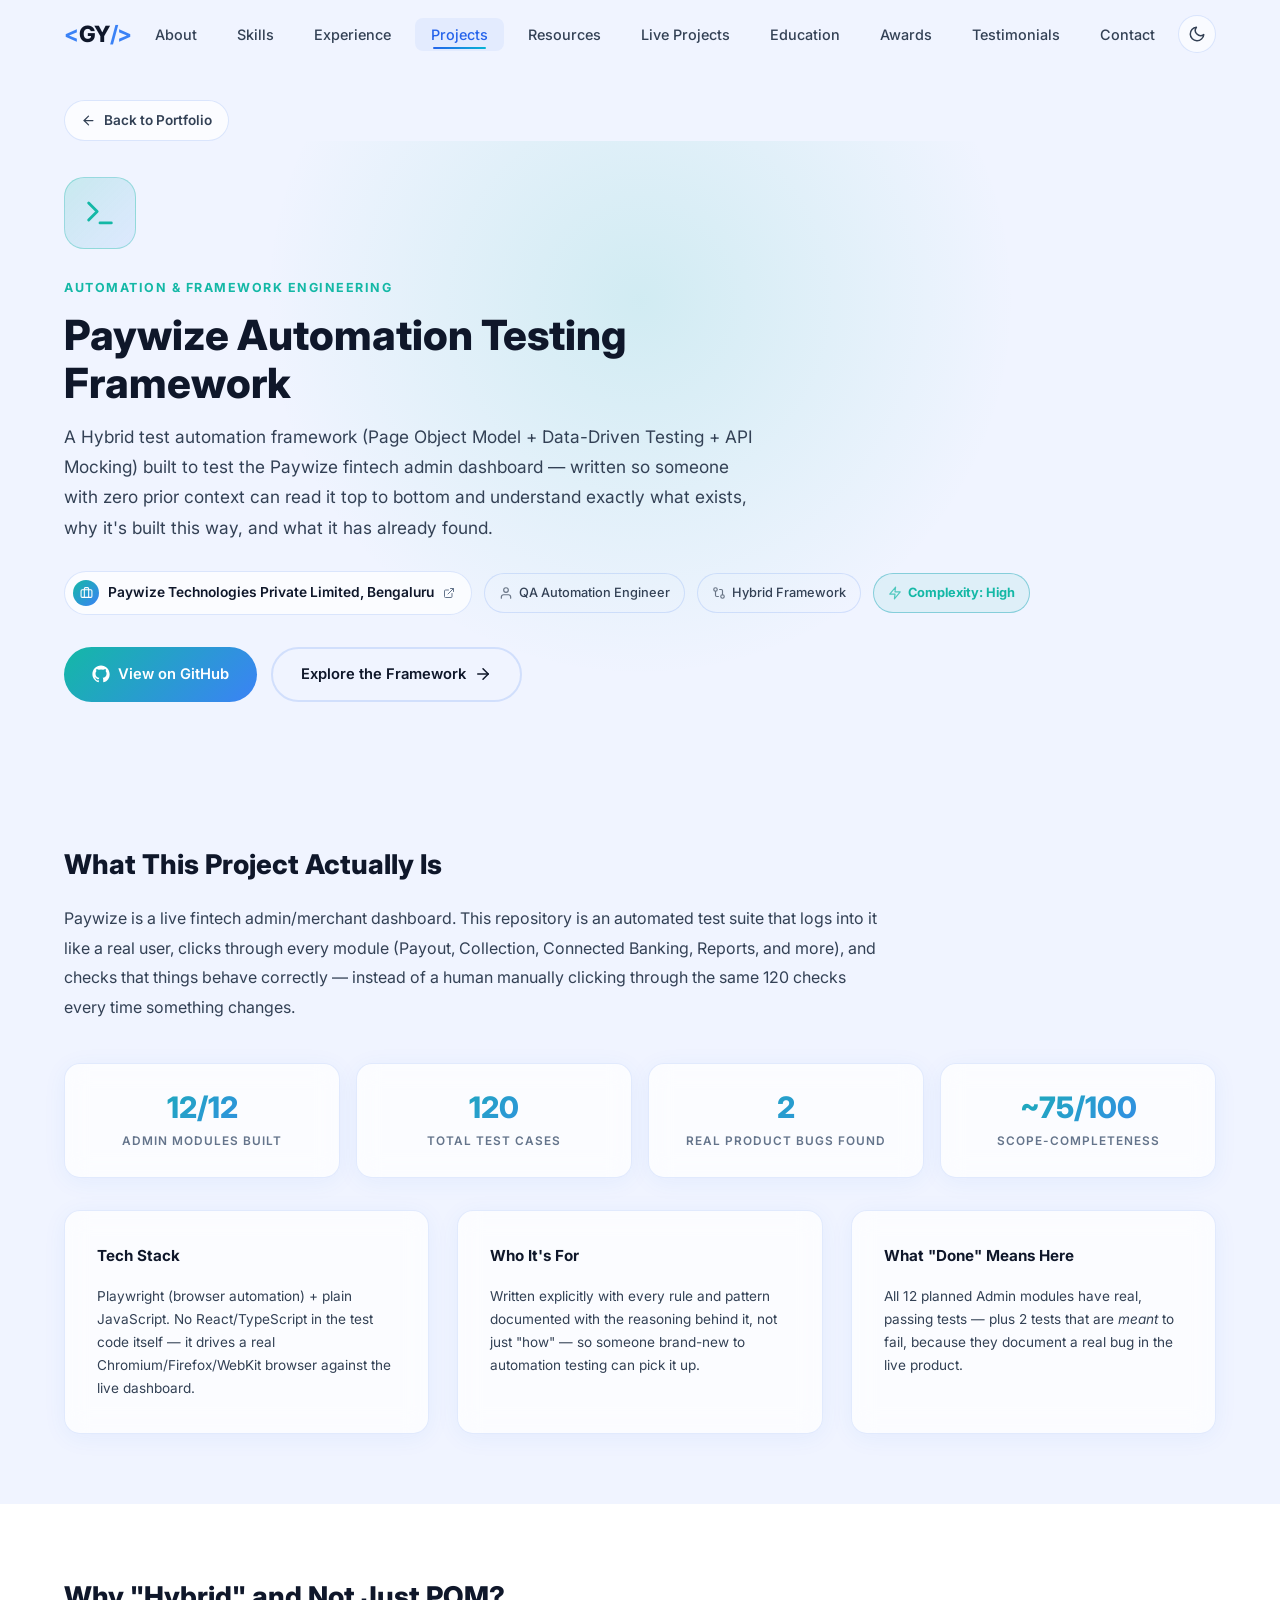
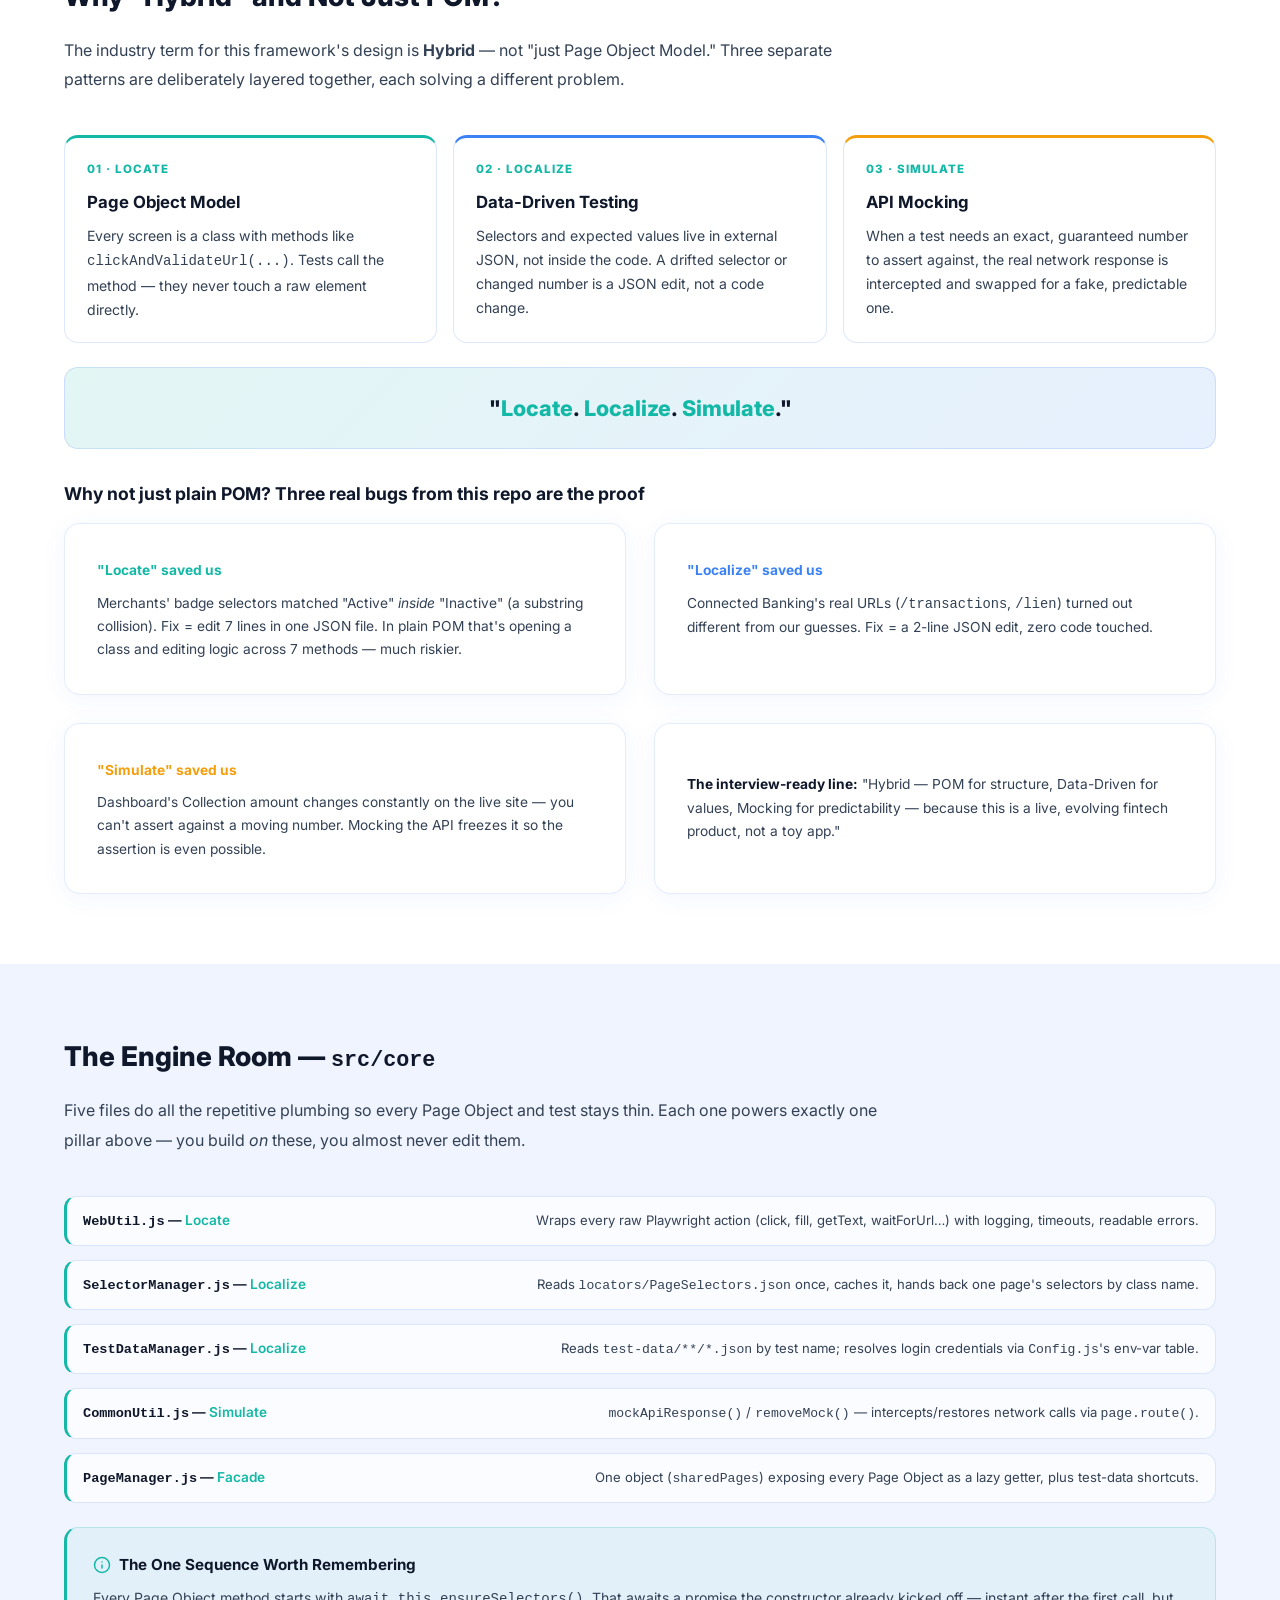
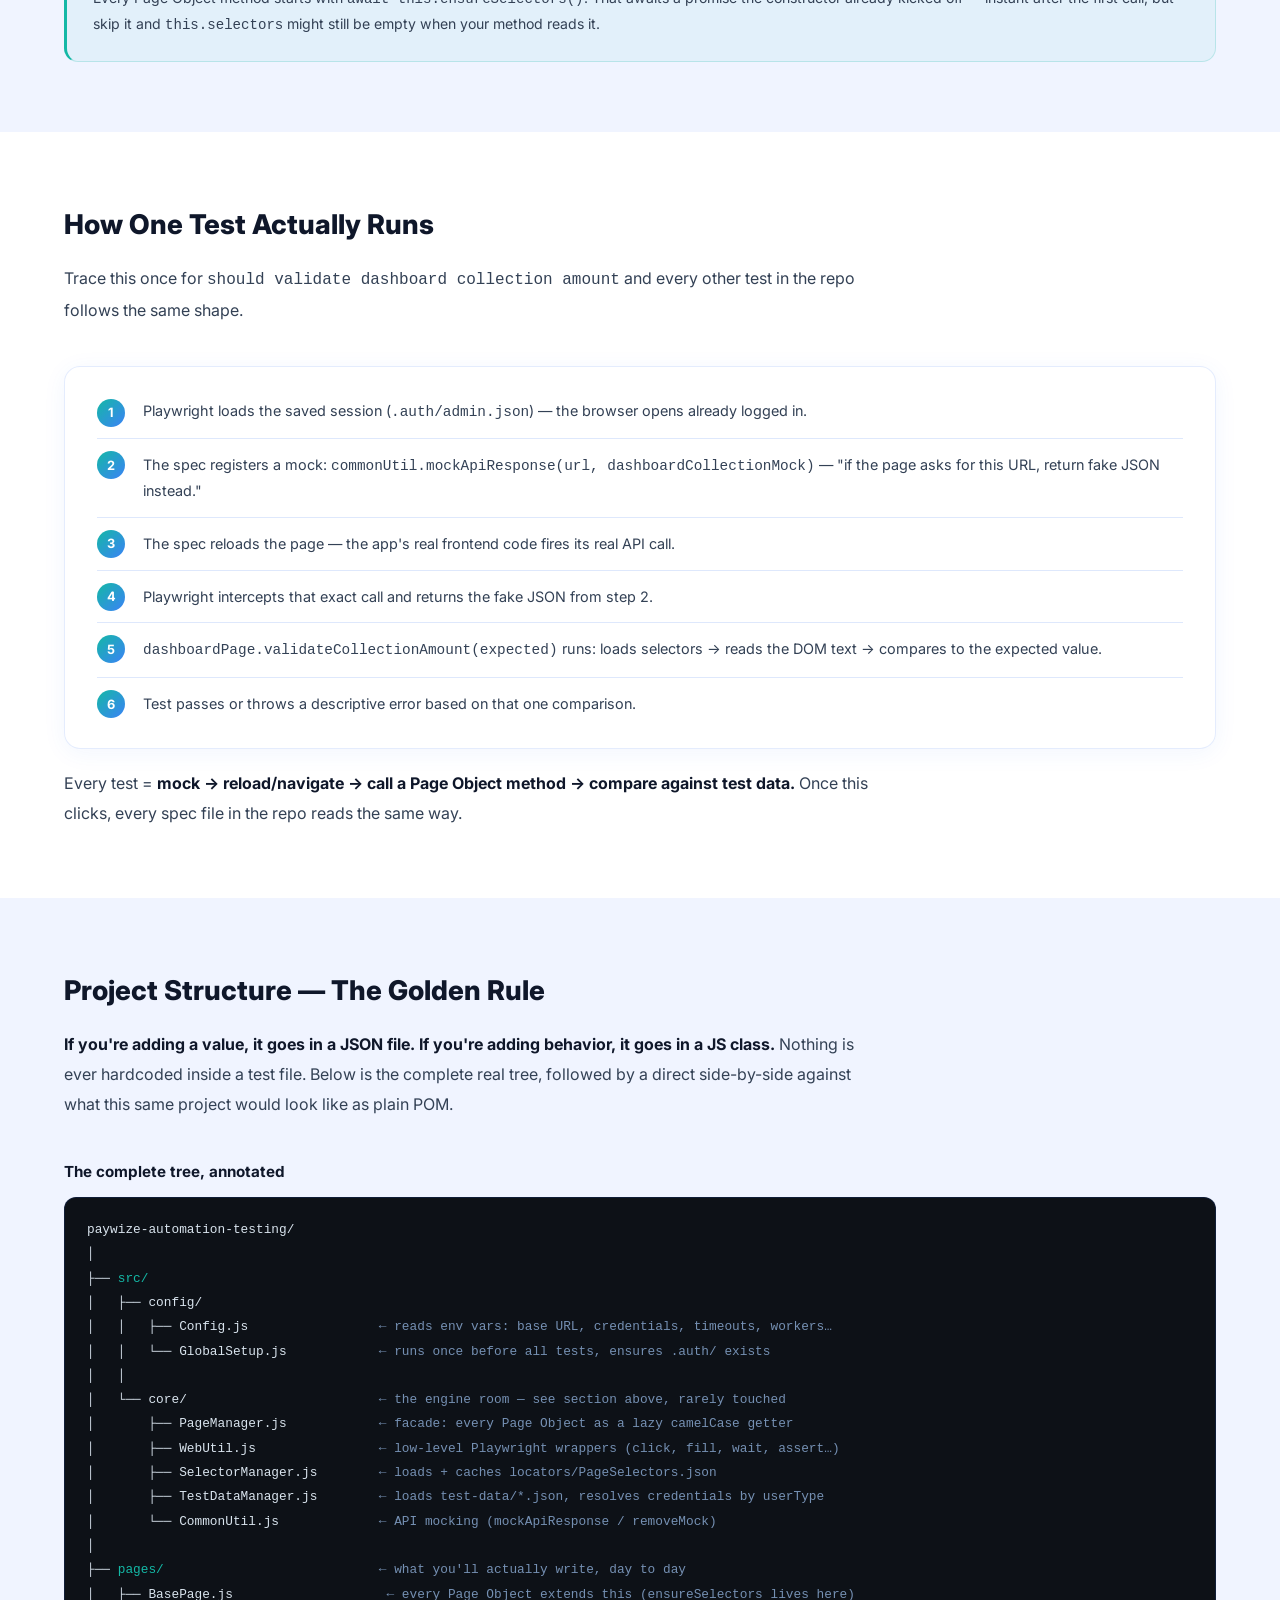
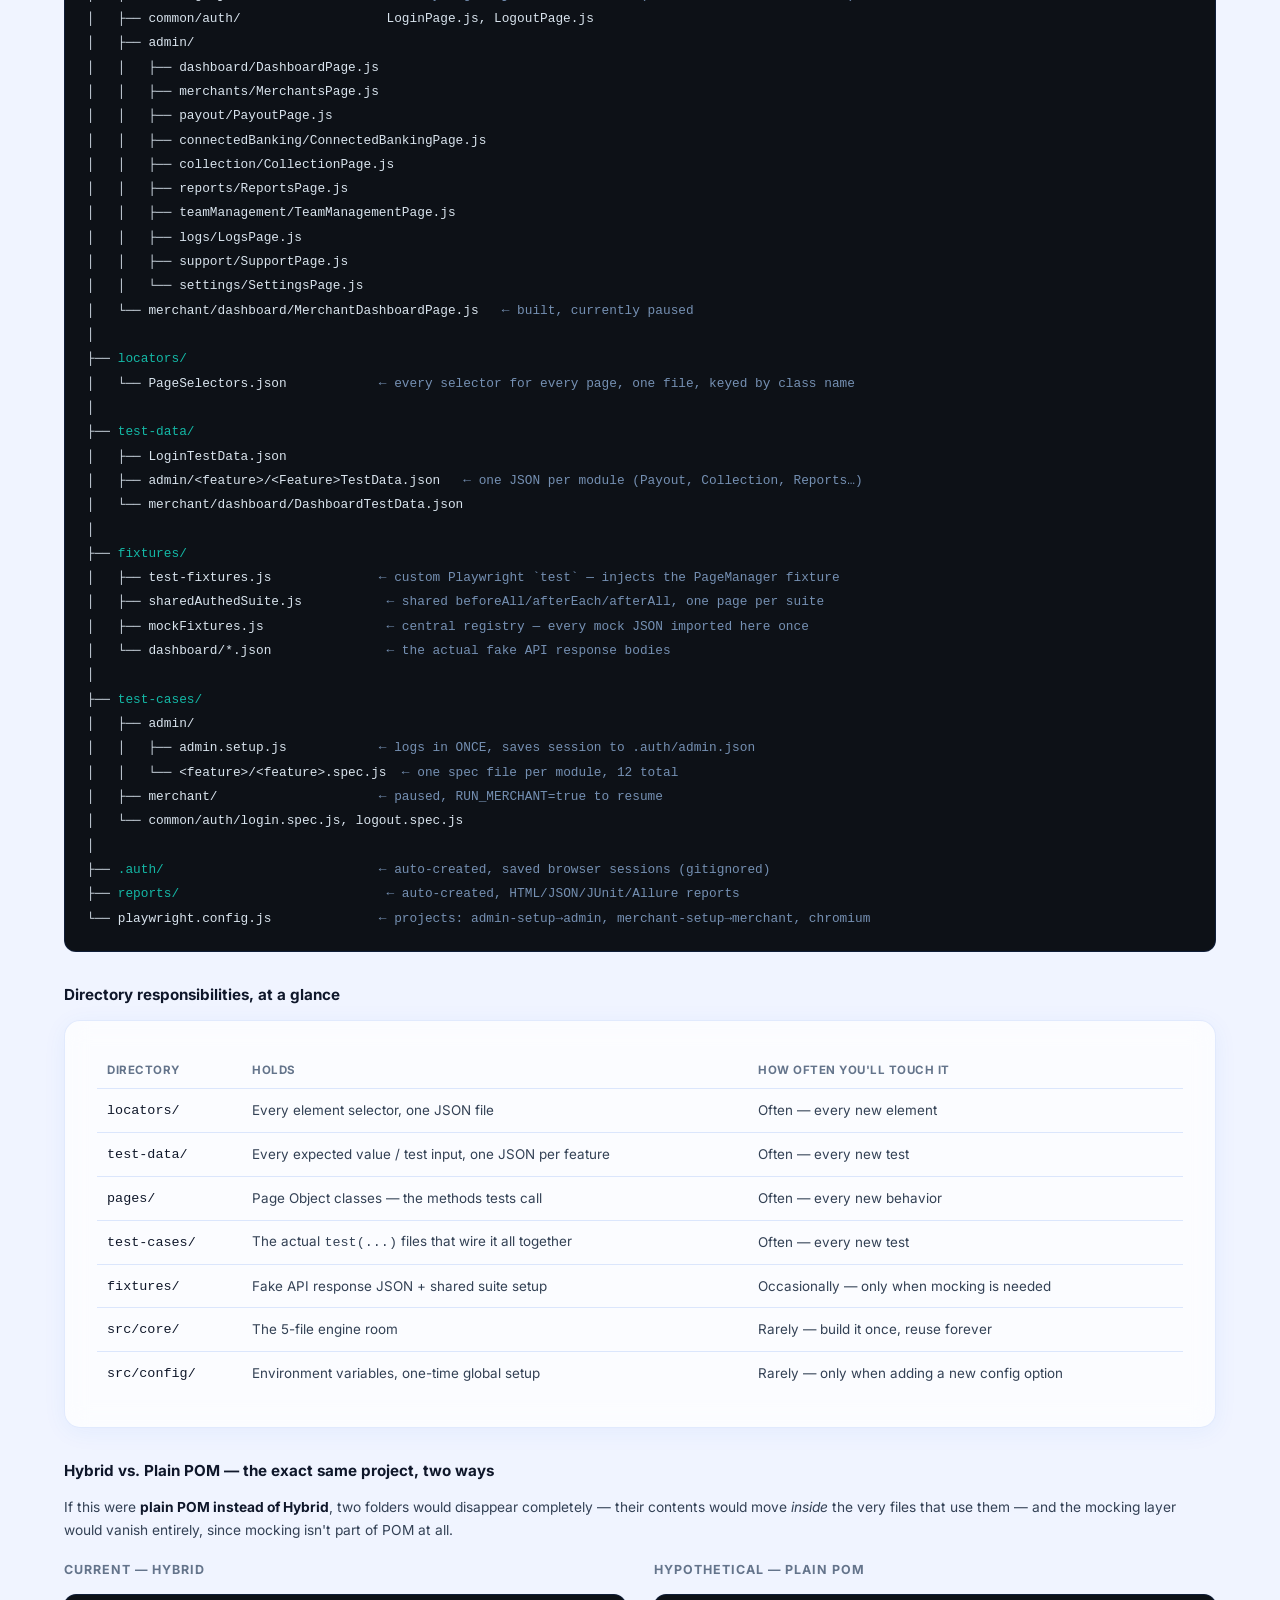
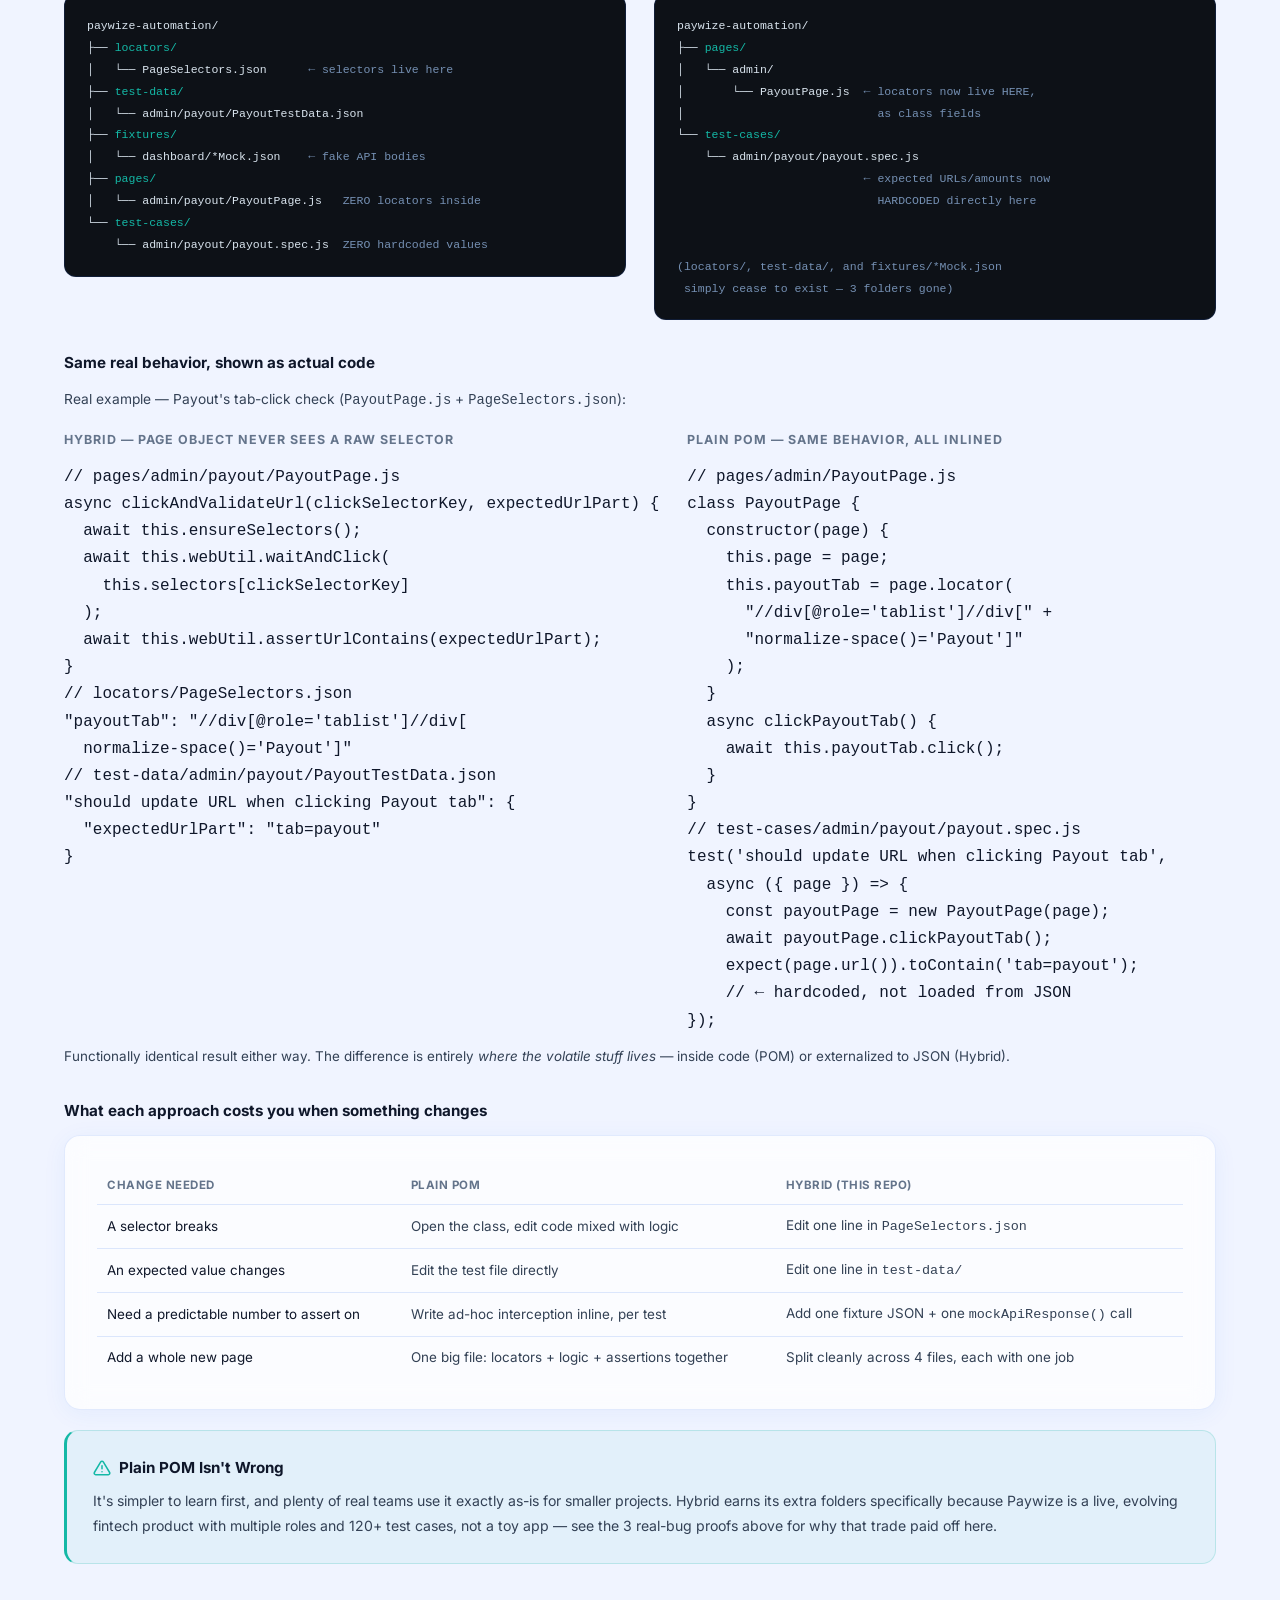
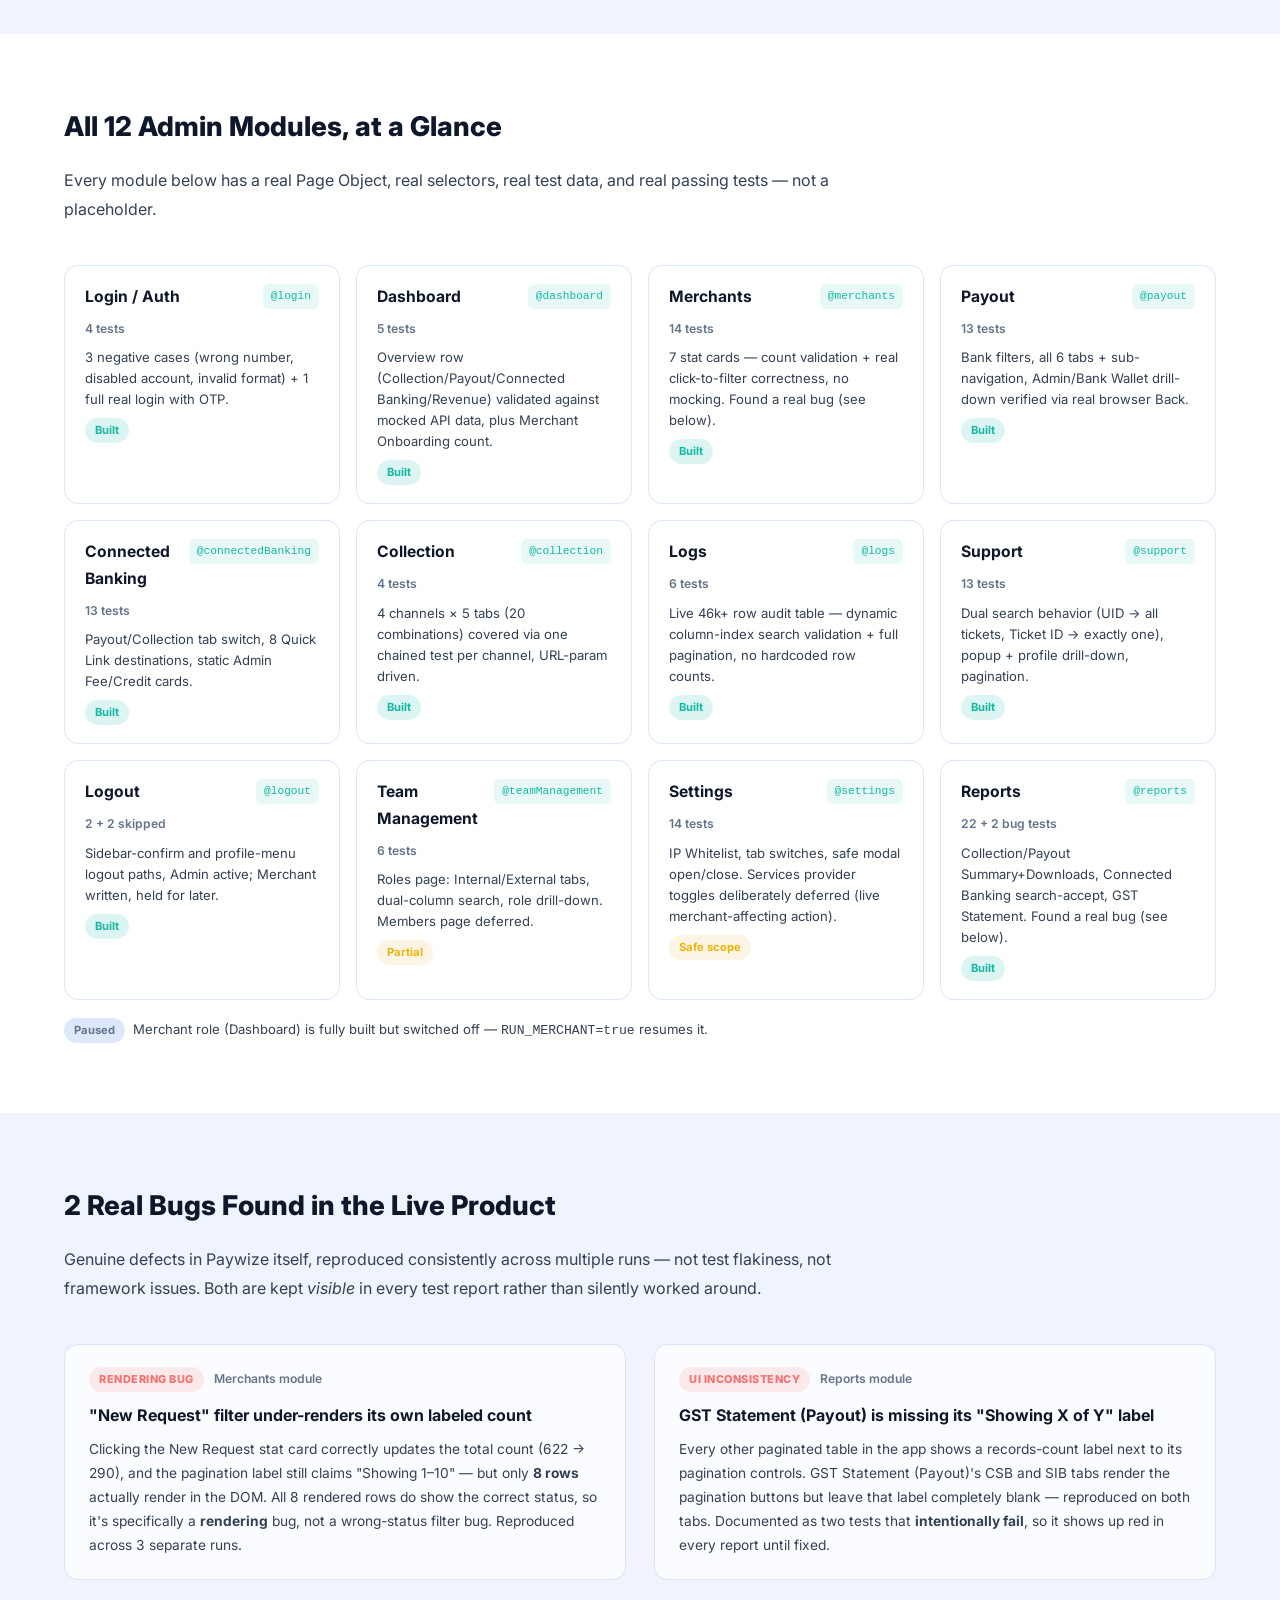
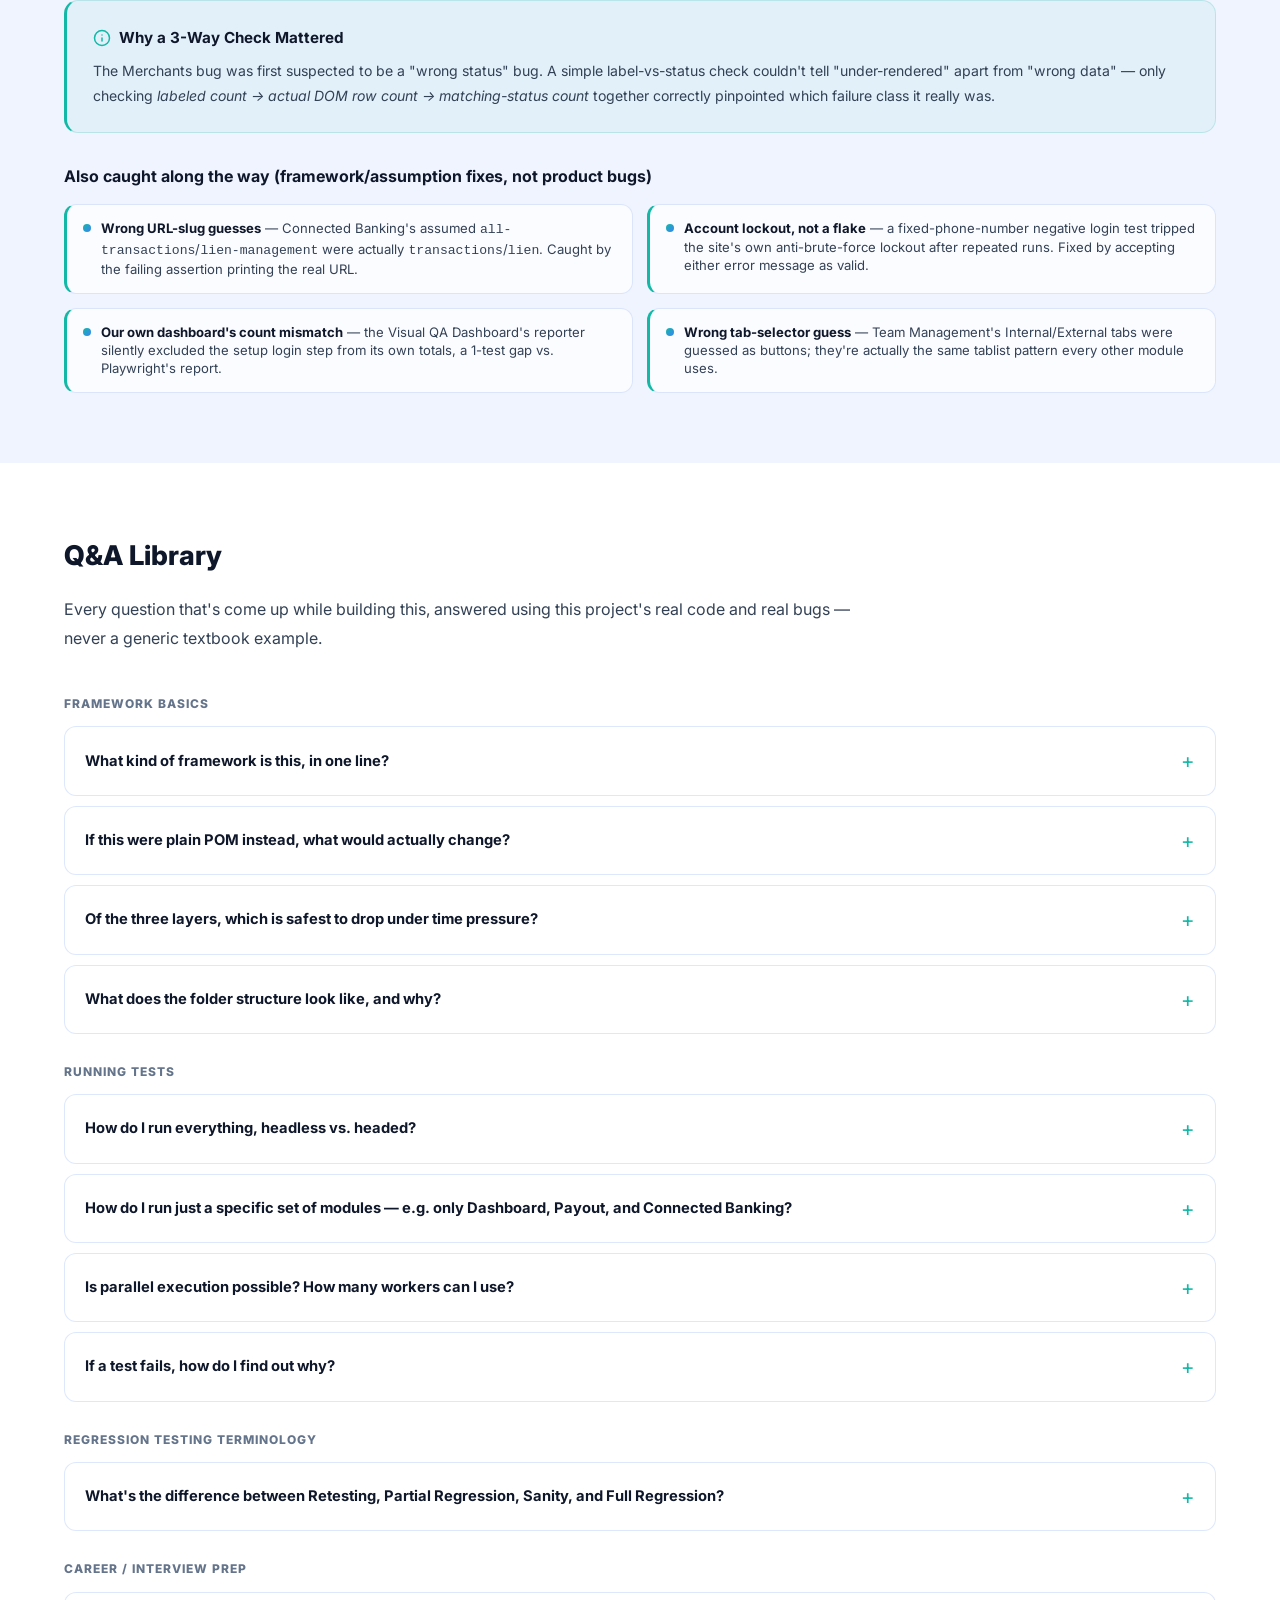
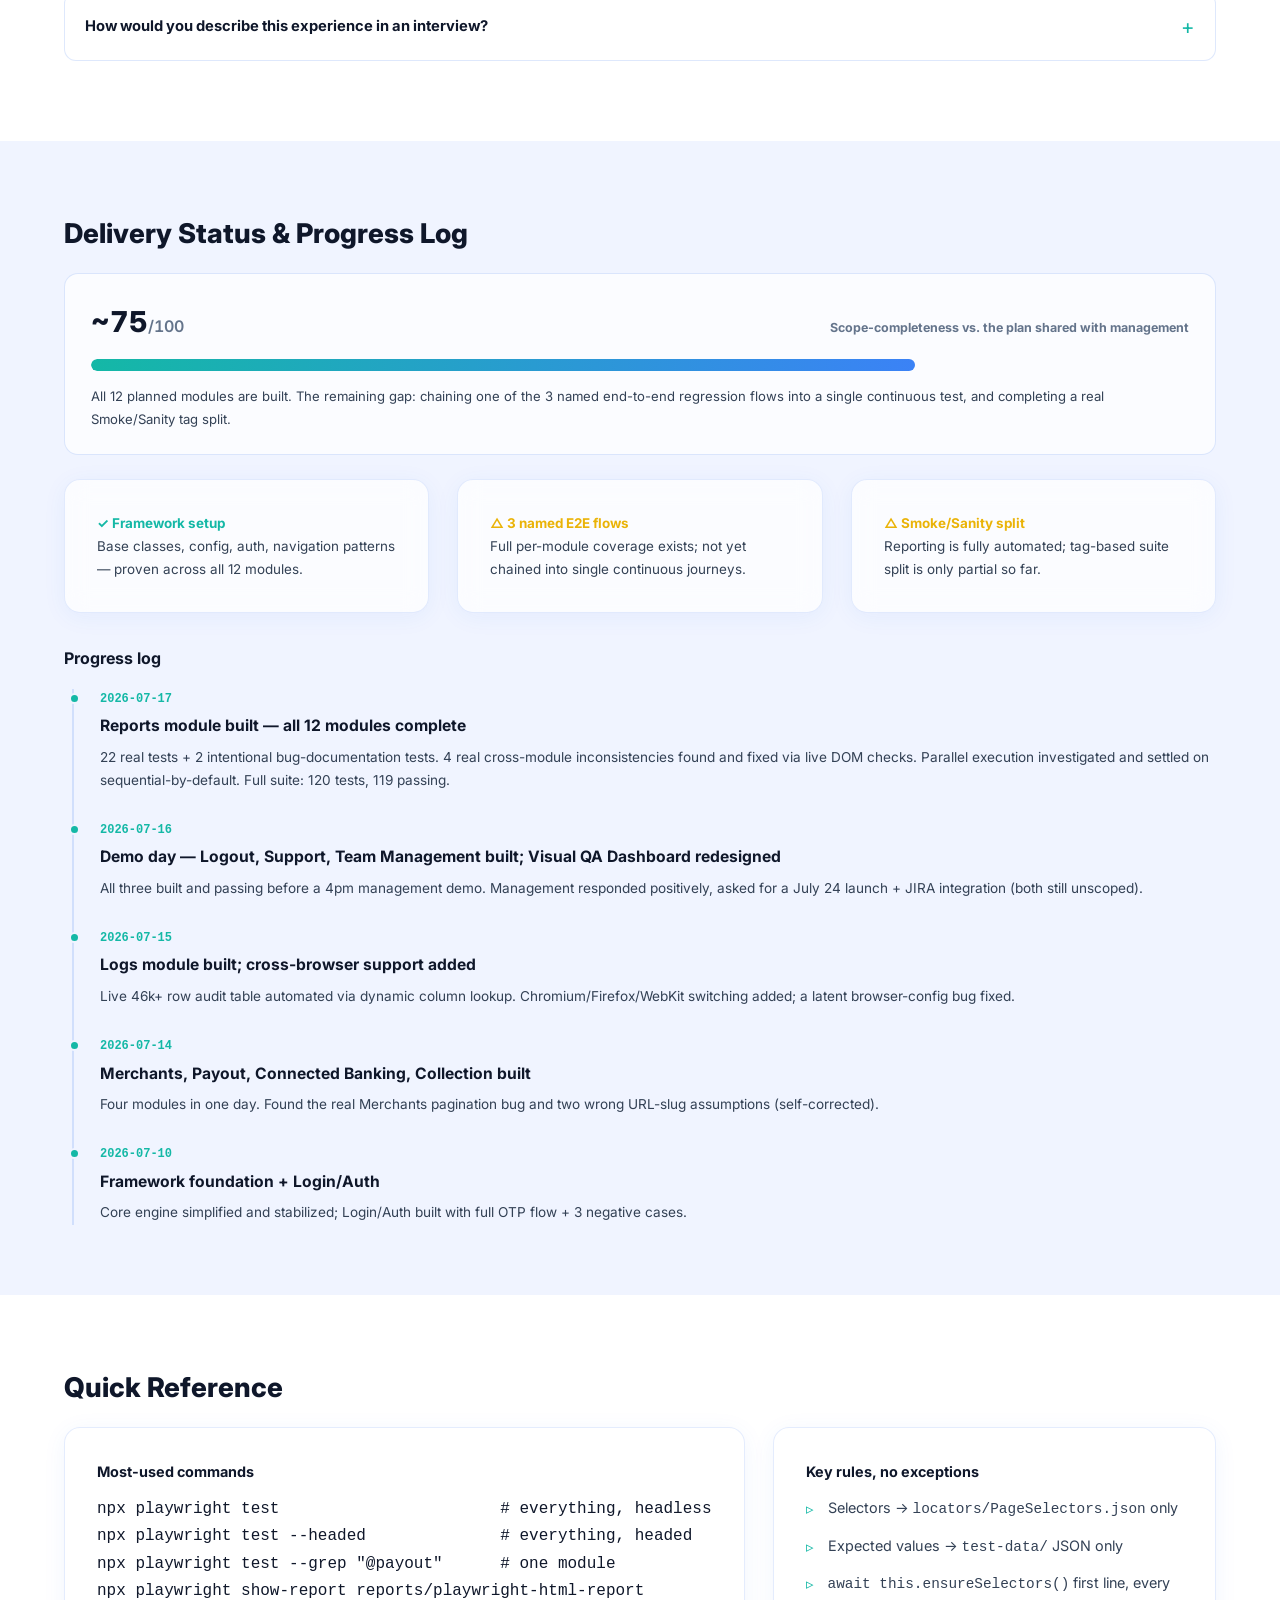
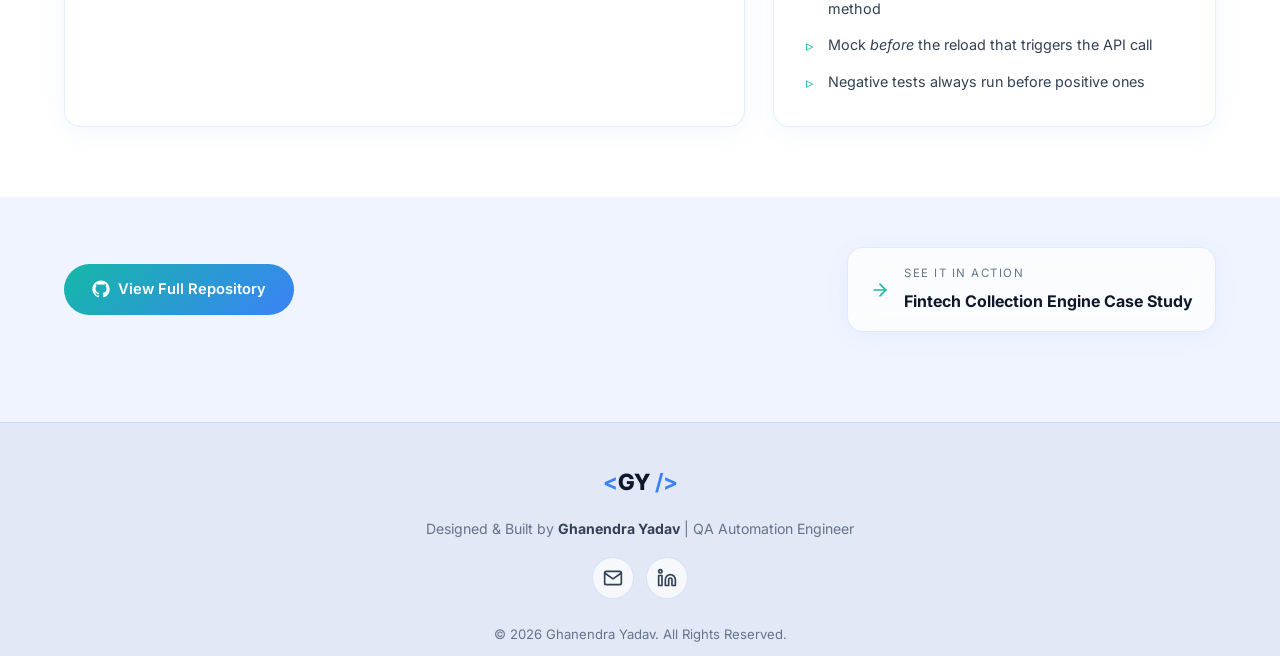
==== automation/index.html @ b55a3f69 "Add Live Projects Hub page — every live GitHub Pages link in one place New /live-projects/ page cons" ====
<!DOCTYPE html>
<html lang="en">
<head>
  <meta charset="UTF-8">
  <meta name="viewport" content="width=device-width, initial-scale=1.0">
  <meta name="description" content="Paywize Automation Testing Framework — a Hybrid (Page Object Model + Data-Driven + API Mocking) Playwright test automation framework covering 12 admin modules, 120 test cases, and 2 real product bugs found.">
  <meta name="keywords" content="QA Engineer, Test Automation, Playwright, Hybrid Framework, Page Object Model, Data-Driven Testing, API Mocking, Portfolio">
  <meta name="author" content="Ghanendra Yadav">
  <title>Automation Framework | Ghanendra Yadav — Portfolio</title>
  <link rel="preconnect" href="https://fonts.googleapis.com">
  <link rel="preconnect" href="https://fonts.gstatic.com" crossorigin>
  <link href="https://fonts.googleapis.com/css2?family=Inter:wght@300;400;500;600;700;800;900&display=swap" rel="stylesheet" media="print" onload="this.media='all'">
  <noscript><link href="https://fonts.googleapis.com/css2?family=Inter:wght@300;400;500;600;700;800;900&display=swap" rel="stylesheet"></noscript>
  <link rel="stylesheet" href="../style.css?v=16">
</head>
<body class="domain-automation">
  <script>
    (function() {
      const savedTheme = localStorage.getItem('theme');
      const systemPrefersLight = window.matchMedia('(prefers-color-scheme: light)').matches;
      if (savedTheme === 'light' || (!savedTheme && systemPrefersLight)) {
        document.body.classList.add('light-mode');
      }
    })();
  </script>

  <!-- ===== NAVIGATION ===== -->
  <nav id="navbar" class="navbar">
    <div class="nav-container">
      <a href="../index.html#hero" class="nav-logo">
        <span class="logo-bracket">&lt;</span>GY<span class="logo-bracket"> /&gt;</span>
      </a>
      <ul class="nav-links" id="nav-links">
        <li><a href="../index.html#about" class="nav-link">About</a></li>
        <li><a href="../index.html#skills" class="nav-link">Skills</a></li>
        <li><a href="../index.html#experience" class="nav-link">Experience</a></li>
        <li><a href="../index.html#projects" class="nav-link active">Projects</a></li>
        <li><a href="../index.html#resources" class="nav-link">Resources</a></li>
        <li><a href="../live-projects/" class="nav-link">Live Projects</a></li>
        <li><a href="../index.html#education" class="nav-link">Education</a></li>
        <li><a href="../index.html#awards" class="nav-link">Awards</a></li>
        <li><a href="../index.html#testimonials" class="nav-link">Testimonials</a></li>
        <li><a href="../index.html#contact" class="nav-link">Contact</a></li>
      </ul>
      <div class="nav-actions">
        <button class="theme-toggle" id="theme-toggle" aria-label="Toggle light/dark mode" title="Toggle theme">
          <svg class="theme-icon sun-icon" width="18" height="18" viewBox="0 0 24 24" fill="none" stroke="currentColor" stroke-width="2" stroke-linecap="round" stroke-linejoin="round">
            <circle cx="12" cy="12" r="5"/><line x1="12" y1="1" x2="12" y2="3"/><line x1="12" y1="21" x2="12" y2="23"/><line x1="4.22" y1="4.22" x2="5.64" y2="5.64"/><line x1="18.36" y1="18.36" x2="19.78" y2="19.78"/><line x1="1" y1="12" x2="3" y2="12"/><line x1="21" y1="12" x2="23" y2="12"/><line x1="4.22" y1="19.78" x2="5.64" y2="18.36"/><line x1="18.36" y1="5.64" x2="19.78" y2="4.22"/>
          </svg>
          <svg class="theme-icon moon-icon" width="18" height="18" viewBox="0 0 24 24" fill="none" stroke="currentColor" stroke-width="2" stroke-linecap="round" stroke-linejoin="round">
            <path d="M21 12.79A9 9 0 1 1 11.21 3 7 7 0 0 0 21 12.79z"/>
          </svg>
        </button>
        <button class="nav-toggle" id="nav-toggle" aria-label="Toggle navigation">
          <span class="hamburger-line"></span><span class="hamburger-line"></span><span class="hamburger-line"></span>
        </button>
      </div>
    </div>
  </nav>

  <!-- ===== BACK LINK ===== -->
  <div class="detail-backlink-wrap">
    <div class="container">
      <a href="../index.html#projects" class="detail-backlink reveal">
        <svg width="16" height="16" viewBox="0 0 24 24" fill="none" stroke="currentColor" stroke-width="2" stroke-linecap="round" stroke-linejoin="round"><line x1="19" y1="12" x2="5" y2="12"/><polyline points="12 19 5 12 12 5"/></svg>
        Back to Portfolio
      </a>
    </div>
  </div>

  <!-- ===== HERO ===== -->
  <header class="project-detail-hero domain-automation">
    <div class="container">
      <div class="detail-hero-icon reveal">
        <svg class="icon-svg" viewBox="0 0 24 24" fill="none" stroke="currentColor" stroke-width="2" stroke-linecap="round" stroke-linejoin="round"><polyline points="4 17 10 11 4 5"/><line x1="12" y1="19" x2="20" y2="19"/></svg>
      </div>
      <span class="detail-domain-label reveal">Automation &amp; Framework Engineering</span>
      <h1 class="detail-title reveal">Paywize Automation Testing Framework</h1>
      <p class="detail-tagline reveal">A Hybrid test automation framework (Page Object Model + Data-Driven Testing + API Mocking) built to test the Paywize fintech admin dashboard — written so someone with zero prior context can read it top to bottom and understand exactly what exists, why it's built this way, and what it has already found.</p>
      <div class="detail-meta-row reveal">
        <a href="https://paywize.in/" target="_blank" rel="noopener noreferrer" class="company-badge">
          <span class="company-badge-icon">
            <svg viewBox="0 0 24 24" fill="none" stroke="currentColor" stroke-width="2" stroke-linecap="round" stroke-linejoin="round"><rect x="2" y="7" width="20" height="14" rx="2" ry="2"/><path d="M16 21V5a2 2 0 0 0-2-2h-4a2 2 0 0 0-2 2v16"/></svg>
          </span>
          Paywize Technologies Private Limited, Bengaluru
          <svg class="external-icon" viewBox="0 0 24 24" fill="none" stroke="currentColor" stroke-width="2" stroke-linecap="round" stroke-linejoin="round"><path d="M18 13v6a2 2 0 0 1-2 2H5a2 2 0 0 1-2-2V8a2 2 0 0 1 2-2h6"/><polyline points="15 3 21 3 21 9"/><line x1="10" y1="14" x2="21" y2="3"/></svg>
        </a>
        <span class="meta-chip">
          <svg viewBox="0 0 24 24" fill="none" stroke="currentColor" stroke-width="2" stroke-linecap="round" stroke-linejoin="round"><path d="M20 21v-2a4 4 0 0 0-4-4H8a4 4 0 0 0-4 4v2"/><circle cx="12" cy="7" r="4"/></svg>
          QA Automation Engineer
        </span>
        <span class="meta-chip">
          <svg viewBox="0 0 24 24" fill="none" stroke="currentColor" stroke-width="2" stroke-linecap="round" stroke-linejoin="round"><circle cx="18" cy="18" r="3"/><circle cx="6" cy="6" r="3"/><path d="M13 6h3a2 2 0 0 1 2 2v7"/><path d="M11 18H8a2 2 0 0 1-2-2V9"/></svg>
          Hybrid Framework
        </span>
        <span class="meta-chip meta-chip-strong">
          <svg viewBox="0 0 24 24" fill="none" stroke="currentColor" stroke-width="2" stroke-linecap="round" stroke-linejoin="round"><path d="M13 2 3 14h9l-1 8 10-12h-9l1-8z"/></svg>
          Complexity: High
        </span>
      </div>
      <div class="detail-hero-cta reveal">
        <a href="https://github.com/ghanendra-sdet/Playwright-Starter-Framework" target="_blank" rel="noopener noreferrer" class="btn-domain">
          <svg viewBox="0 0 24 24" fill="currentColor"><path d="M12 .5C5.65.5.5 5.65.5 12c0 5.09 3.29 9.4 7.86 10.93.57.1.78-.25.78-.55v-1.94c-3.2.7-3.88-1.54-3.88-1.54-.52-1.33-1.28-1.68-1.28-1.68-1.04-.72.08-.7.08-.7 1.15.08 1.76 1.18 1.76 1.18 1.03 1.75 2.7 1.25 3.36.96.1-.75.4-1.25.73-1.54-2.55-.29-5.23-1.28-5.23-5.68 0-1.26.45-2.28 1.18-3.09-.12-.29-.51-1.46.11-3.05 0 0 .97-.31 3.18 1.18a11.05 11.05 0 0 1 5.79 0c2.2-1.49 3.17-1.18 3.17-1.18.63 1.59.24 2.76.12 3.05.74.81 1.18 1.83 1.18 3.09 0 4.41-2.69 5.39-5.25 5.67.41.36.78 1.07.78 2.15v3.19c0 .3.21.66.79.55A10.51 10.51 0 0 0 23.5 12c0-6.35-5.15-11.5-11.5-11.5z"/></svg>
          View on GitHub
        </a>
        <a href="#overview" class="btn-github-outline">
          Explore the Framework
          <svg viewBox="0 0 24 24" fill="none" stroke="currentColor" stroke-width="2" stroke-linecap="round" stroke-linejoin="round"><line x1="5" y1="12" x2="19" y2="12"/><polyline points="12 5 19 12 12 19"/></svg>
        </a>
      </div>
    </div>
  </header>

  <!-- ===== OVERVIEW ===== -->
  <section class="detail-section" id="overview">
    <div class="container">
      <h2 class="detail-section-heading reveal">What This Project Actually Is</h2>
      <p class="detail-lede reveal">Paywize is a live fintech admin/merchant dashboard. This repository is an automated test suite that logs into it like a real user, clicks through every module (Payout, Collection, Connected Banking, Reports, and more), and checks that things behave correctly — instead of a human manually clicking through the same 120 checks every time something changes.</p>
      <div class="detail-stats-grid">
        <div class="detail-stat-card glass-card reveal">
          <span class="detail-stat-number">12/12</span>
          <span class="detail-stat-label">Admin Modules Built</span>
        </div>
        <div class="detail-stat-card glass-card reveal">
          <span class="detail-stat-number">120</span>
          <span class="detail-stat-label">Total Test Cases</span>
        </div>
        <div class="detail-stat-card glass-card reveal">
          <span class="detail-stat-number">2</span>
          <span class="detail-stat-label">Real Product Bugs Found</span>
        </div>
        <div class="detail-stat-card glass-card reveal">
          <span class="detail-stat-number">~75/100</span>
          <span class="detail-stat-label">Scope-Completeness</span>
        </div>
      </div>
      <div class="detail-content-grid" style="margin-top: 32px; grid-template-columns: repeat(3, 1fr);">
        <div class="detail-card glass-card reveal">
          <h4 style="font-size: 0.95rem;">Tech Stack</h4>
          <p style="font-size: 0.85rem; color: var(--text-secondary); line-height: 1.7;">Playwright (browser automation) + plain JavaScript. No React/TypeScript in the test code itself — it drives a real Chromium/Firefox/WebKit browser against the live dashboard.</p>
        </div>
        <div class="detail-card glass-card reveal">
          <h4 style="font-size: 0.95rem;">Who It's For</h4>
          <p style="font-size: 0.85rem; color: var(--text-secondary); line-height: 1.7;">Written explicitly with every rule and pattern documented with the reasoning behind it, not just "how" — so someone brand-new to automation testing can pick it up.</p>
        </div>
        <div class="detail-card glass-card reveal">
          <h4 style="font-size: 0.95rem;">What "Done" Means Here</h4>
          <p style="font-size: 0.85rem; color: var(--text-secondary); line-height: 1.7;">All 12 planned Admin modules have real, passing tests — plus 2 tests that are <em>meant</em> to fail, because they document a real bug in the live product.</p>
        </div>
      </div>
    </div>
  </section>

  <!-- ===== HYBRID FRAMEWORK ===== -->
  <section class="detail-section alt-bg" id="hybrid">
    <div class="container">
      <h2 class="detail-section-heading reveal">Why "Hybrid" and Not Just POM?</h2>
      <p class="detail-lede reveal">The industry term for this framework's design is <strong>Hybrid</strong> — not "just Page Object Model." Three separate patterns are deliberately layered together, each solving a different problem.</p>

      <div class="pillars-grid">
        <div class="pillar-card reveal">
          <span class="pillar-num">01 · LOCATE</span>
          <h4>Page Object Model</h4>
          <p>Every screen is a class with methods like <code>clickAndValidateUrl(...)</code>. Tests call the method — they never touch a raw element directly.</p>
        </div>
        <div class="pillar-card pillar-2 reveal">
          <span class="pillar-num">02 · LOCALIZE</span>
          <h4>Data-Driven Testing</h4>
          <p>Selectors and expected values live in external JSON, not inside the code. A drifted selector or changed number is a JSON edit, not a code change.</p>
        </div>
        <div class="pillar-card pillar-3 reveal">
          <span class="pillar-num">03 · SIMULATE</span>
          <h4>API Mocking</h4>
          <p>When a test needs an exact, guaranteed number to assert against, the real network response is intercepted and swapped for a fake, predictable one.</p>
        </div>
      </div>

      <div class="mnemonic-band reveal">"<span>Locate</span>. <span>Localize</span>. <span>Simulate</span>."</div>

      <h3 style="font-size: 1.1rem; font-weight: 700; color: var(--text-primary); margin: 30px 0 14px;">Why not just plain POM? Three real bugs from this repo are the proof</h3>
      <div class="detail-content-grid" style="grid-template-columns: repeat(2, 1fr);">
        <div class="detail-card glass-card reveal">
          <b style="font-size: 0.86rem; color: var(--domain-accent);">"Locate" saved us</b>
          <p style="font-size: 0.86rem; color: var(--text-secondary); margin-top: 8px; line-height: 1.7;">Merchants' badge selectors matched "Active" <em>inside</em> "Inactive" (a substring collision). Fix = edit 7 lines in one JSON file. In plain POM that's opening a class and editing logic across 7 methods — much riskier.</p>
        </div>
        <div class="detail-card glass-card reveal">
          <b style="font-size: 0.86rem; color: var(--blue, #3b82f6);">"Localize" saved us</b>
          <p style="font-size: 0.86rem; color: var(--text-secondary); margin-top: 8px; line-height: 1.7;">Connected Banking's real URLs (<code>/transactions</code>, <code>/lien</code>) turned out different from our guesses. Fix = a 2-line JSON edit, zero code touched.</p>
        </div>
        <div class="detail-card glass-card reveal">
          <b style="font-size: 0.86rem; color: #f59e0b;">"Simulate" saved us</b>
          <p style="font-size: 0.86rem; color: var(--text-secondary); margin-top: 8px; line-height: 1.7;">Dashboard's Collection amount changes constantly on the live site — you can't assert against a moving number. Mocking the API freezes it so the assertion is even possible.</p>
        </div>
        <div class="detail-card glass-card reveal" style="display: flex; align-items: center;">
          <p style="font-size: 0.86rem; color: var(--text-secondary); margin: 0; line-height: 1.7;"><strong style="color: var(--text-primary);">The interview-ready line:</strong> "Hybrid — POM for structure, Data-Driven for values, Mocking for predictability — because this is a live, evolving fintech product, not a toy app."</p>
        </div>
      </div>
    </div>
  </section>

  <!-- ===== ENGINE ROOM ===== -->
  <section class="detail-section" id="core">
    <div class="container">
      <h2 class="detail-section-heading reveal">The Engine Room — <code style="font-size: 0.8em;">src/core</code></h2>
      <p class="detail-lede reveal">Five files do all the repetitive plumbing so every Page Object and test stays thin. Each one powers exactly one pillar above — you build <em>on</em> these, you almost never edit them.</p>
      <div class="chip-grid" style="grid-template-columns: 1fr;">
        <div class="chip-item" style="justify-content: space-between; flex-wrap: wrap;"><span><code>WebUtil.js</code> — <span style="color: var(--domain-accent); font-weight: 600;">Locate</span></span><span style="font-weight: 400; color: var(--text-secondary); font-size: 0.82rem;">Wraps every raw Playwright action (click, fill, getText, waitForUrl…) with logging, timeouts, readable errors.</span></div>
        <div class="chip-item" style="justify-content: space-between; flex-wrap: wrap;"><span><code>SelectorManager.js</code> — <span style="color: var(--domain-accent); font-weight: 600;">Localize</span></span><span style="font-weight: 400; color: var(--text-secondary); font-size: 0.82rem;">Reads <code>locators/PageSelectors.json</code> once, caches it, hands back one page's selectors by class name.</span></div>
        <div class="chip-item" style="justify-content: space-between; flex-wrap: wrap;"><span><code>TestDataManager.js</code> — <span style="color: var(--domain-accent); font-weight: 600;">Localize</span></span><span style="font-weight: 400; color: var(--text-secondary); font-size: 0.82rem;">Reads <code>test-data/**/*.json</code> by test name; resolves login credentials via <code>Config.js</code>'s env-var table.</span></div>
        <div class="chip-item" style="justify-content: space-between; flex-wrap: wrap;"><span><code>CommonUtil.js</code> — <span style="color: var(--domain-accent); font-weight: 600;">Simulate</span></span><span style="font-weight: 400; color: var(--text-secondary); font-size: 0.82rem;"><code>mockApiResponse()</code> / <code>removeMock()</code> — intercepts/restores network calls via <code>page.route()</code>.</span></div>
        <div class="chip-item" style="justify-content: space-between; flex-wrap: wrap;"><span><code>PageManager.js</code> — <span style="color: var(--domain-accent); font-weight: 600;">Facade</span></span><span style="font-weight: 400; color: var(--text-secondary); font-size: 0.82rem;">One object (<code>sharedPages</code>) exposing every Page Object as a lazy getter, plus test-data shortcuts.</span></div>
      </div>
      <div class="risk-callout" style="margin-top: 24px;">
        <h5>
          <svg viewBox="0 0 24 24" fill="none" stroke="currentColor" stroke-width="2" stroke-linecap="round" stroke-linejoin="round"><circle cx="12" cy="12" r="10"/><line x1="12" y1="16" x2="12" y2="12"/><line x1="12" y1="8" x2="12.01" y2="8"/></svg>
          The One Sequence Worth Remembering
        </h5>
        <p>Every Page Object method starts with <code>await this.ensureSelectors()</code>. That awaits a promise the constructor already kicked off — instant after the first call, but skip it and <code>this.selectors</code> might still be empty when your method reads it.</p>
      </div>
    </div>
  </section>

  <!-- ===== MENTAL MODEL ===== -->
  <section class="detail-section alt-bg" id="mental-model">
    <div class="container">
      <h2 class="detail-section-heading reveal">How One Test Actually Runs</h2>
      <p class="detail-lede reveal">Trace this once for <code>should validate dashboard collection amount</code> and every other test in the repo follows the same shape.</p>
      <div class="detail-card glass-card reveal">
        <ol class="flow-steps">
          <li>Playwright loads the saved session (<code>.auth/admin.json</code>) — the browser opens already logged in.</li>
          <li>The spec registers a mock: <code>commonUtil.mockApiResponse(url, dashboardCollectionMock)</code> — "if the page asks for this URL, return fake JSON instead."</li>
          <li>The spec reloads the page — the app's real frontend code fires its real API call.</li>
          <li>Playwright intercepts that exact call and returns the fake JSON from step 2.</li>
          <li><code>dashboardPage.validateCollectionAmount(expected)</code> runs: loads selectors → reads the DOM text → compares to the expected value.</li>
          <li>Test passes or throws a descriptive error based on that one comparison.</li>
        </ol>
      </div>
      <p class="detail-lede reveal" style="margin-top: 20px; margin-bottom: 0;">Every test = <strong style="color: var(--text-primary);">mock → reload/navigate → call a Page Object method → compare against test data.</strong> Once this clicks, every spec file in the repo reads the same way.</p>
    </div>
  </section>

  <!-- ===== PROJECT STRUCTURE ===== -->
  <section class="detail-section" id="structure">
    <div class="container">
      <h2 class="detail-section-heading reveal">Project Structure — The Golden Rule</h2>
      <p class="detail-lede reveal"><strong style="color: var(--text-primary);">If you're adding a value, it goes in a JSON file. If you're adding behavior, it goes in a JS class.</strong> Nothing is ever hardcoded inside a test file. Below is the complete real tree, followed by a direct side-by-side against what this same project would look like as plain POM.</p>

      <h4 style="font-size: 0.95rem; font-weight: 700; color: var(--text-primary); margin-bottom: 12px;">The complete tree, annotated</h4>
      <pre class="code-tree">paywize-automation-testing/
│
├── <span class="t-dir">src/</span>
│   ├── config/
│   │   ├── Config.js                 <span class="t-comment">← reads env vars: base URL, credentials, timeouts, workers…</span>
│   │   └── GlobalSetup.js            <span class="t-comment">← runs once before all tests, ensures .auth/ exists</span>
│   │
│   └── core/                         <span class="t-comment">← the engine room — see section above, rarely touched</span>
│       ├── PageManager.js            <span class="t-comment">← facade: every Page Object as a lazy camelCase getter</span>
│       ├── WebUtil.js                <span class="t-comment">← low-level Playwright wrappers (click, fill, wait, assert…)</span>
│       ├── SelectorManager.js        <span class="t-comment">← loads + caches locators/PageSelectors.json</span>
│       ├── TestDataManager.js        <span class="t-comment">← loads test-data/*.json, resolves credentials by userType</span>
│       └── CommonUtil.js             <span class="t-comment">← API mocking (mockApiResponse / removeMock)</span>
│
├── <span class="t-dir">pages/</span>                            <span class="t-comment">← what you'll actually write, day to day</span>
│   ├── BasePage.js                    <span class="t-comment">← every Page Object extends this (ensureSelectors lives here)</span>
│   ├── common/auth/                   LoginPage.js, LogoutPage.js
│   ├── admin/
│   │   ├── dashboard/DashboardPage.js
│   │   ├── merchants/MerchantsPage.js
│   │   ├── payout/PayoutPage.js
│   │   ├── connectedBanking/ConnectedBankingPage.js
│   │   ├── collection/CollectionPage.js
│   │   ├── reports/ReportsPage.js
│   │   ├── teamManagement/TeamManagementPage.js
│   │   ├── logs/LogsPage.js
│   │   ├── support/SupportPage.js
│   │   └── settings/SettingsPage.js
│   └── merchant/dashboard/MerchantDashboardPage.js   <span class="t-comment">← built, currently paused</span>
│
├── <span class="t-dir">locators/</span>
│   └── PageSelectors.json            <span class="t-comment">← every selector for every page, one file, keyed by class name</span>
│
├── <span class="t-dir">test-data/</span>
│   ├── LoginTestData.json
│   ├── admin/&lt;feature&gt;/&lt;Feature&gt;TestData.json   <span class="t-comment">← one JSON per module (Payout, Collection, Reports…)</span>
│   └── merchant/dashboard/DashboardTestData.json
│
├── <span class="t-dir">fixtures/</span>
│   ├── test-fixtures.js              <span class="t-comment">← custom Playwright `test` — injects the PageManager fixture</span>
│   ├── sharedAuthedSuite.js           <span class="t-comment">← shared beforeAll/afterEach/afterAll, one page per suite</span>
│   ├── mockFixtures.js                <span class="t-comment">← central registry — every mock JSON imported here once</span>
│   └── dashboard/*.json               <span class="t-comment">← the actual fake API response bodies</span>
│
├── <span class="t-dir">test-cases/</span>
│   ├── admin/
│   │   ├── admin.setup.js            <span class="t-comment">← logs in ONCE, saves session to .auth/admin.json</span>
│   │   └── &lt;feature&gt;/&lt;feature&gt;.spec.js  <span class="t-comment">← one spec file per module, 12 total</span>
│   ├── merchant/                     <span class="t-comment">← paused, RUN_MERCHANT=true to resume</span>
│   └── common/auth/login.spec.js, logout.spec.js
│
├── <span class="t-dir">.auth/</span>                            <span class="t-comment">← auto-created, saved browser sessions (gitignored)</span>
├── <span class="t-dir">reports/</span>                           <span class="t-comment">← auto-created, HTML/JSON/JUnit/Allure reports</span>
└── playwright.config.js              <span class="t-comment">← projects: admin-setup→admin, merchant-setup→merchant, chromium</span></pre>

      <h4 style="font-size: 0.95rem; font-weight: 700; color: var(--text-primary); margin: 30px 0 12px;">Directory responsibilities, at a glance</h4>
      <div class="detail-card glass-card" style="overflow-x: auto;">
        <table style="width: 100%; border-collapse: collapse; font-size: 0.84rem;">
          <tr style="border-bottom: 1px solid var(--glass-border);"><th style="text-align: left; padding: 8px 10px; color: var(--text-muted); font-size: 0.72rem; text-transform: uppercase; letter-spacing: 0.5px;">Directory</th><th style="text-align: left; padding: 8px 10px; color: var(--text-muted); font-size: 0.72rem; text-transform: uppercase; letter-spacing: 0.5px;">Holds</th><th style="text-align: left; padding: 8px 10px; color: var(--text-muted); font-size: 0.72rem; text-transform: uppercase; letter-spacing: 0.5px;">How often you'll touch it</th></tr>
          <tr style="border-bottom: 1px solid var(--glass-border);"><td style="padding: 9px 10px;"><code>locators/</code></td><td style="padding: 9px 10px; color: var(--text-secondary);">Every element selector, one JSON file</td><td style="padding: 9px 10px; color: var(--text-secondary);">Often — every new element</td></tr>
          <tr style="border-bottom: 1px solid var(--glass-border);"><td style="padding: 9px 10px;"><code>test-data/</code></td><td style="padding: 9px 10px; color: var(--text-secondary);">Every expected value / test input, one JSON per feature</td><td style="padding: 9px 10px; color: var(--text-secondary);">Often — every new test</td></tr>
          <tr style="border-bottom: 1px solid var(--glass-border);"><td style="padding: 9px 10px;"><code>pages/</code></td><td style="padding: 9px 10px; color: var(--text-secondary);">Page Object classes — the methods tests call</td><td style="padding: 9px 10px; color: var(--text-secondary);">Often — every new behavior</td></tr>
          <tr style="border-bottom: 1px solid var(--glass-border);"><td style="padding: 9px 10px;"><code>test-cases/</code></td><td style="padding: 9px 10px; color: var(--text-secondary);">The actual <code>test(...)</code> files that wire it all together</td><td style="padding: 9px 10px; color: var(--text-secondary);">Often — every new test</td></tr>
          <tr style="border-bottom: 1px solid var(--glass-border);"><td style="padding: 9px 10px;"><code>fixtures/</code></td><td style="padding: 9px 10px; color: var(--text-secondary);">Fake API response JSON + shared suite setup</td><td style="padding: 9px 10px; color: var(--text-secondary);">Occasionally — only when mocking is needed</td></tr>
          <tr style="border-bottom: 1px solid var(--glass-border);"><td style="padding: 9px 10px;"><code>src/core/</code></td><td style="padding: 9px 10px; color: var(--text-secondary);">The 5-file engine room</td><td style="padding: 9px 10px; color: var(--text-secondary);">Rarely — build it once, reuse forever</td></tr>
          <tr><td style="padding: 9px 10px;"><code>src/config/</code></td><td style="padding: 9px 10px; color: var(--text-secondary);">Environment variables, one-time global setup</td><td style="padding: 9px 10px; color: var(--text-secondary);">Rarely — only when adding a new config option</td></tr>
        </table>
      </div>

      <h4 style="font-size: 0.95rem; font-weight: 700; color: var(--text-primary); margin: 30px 0 12px;">Hybrid vs. Plain POM — the exact same project, two ways</h4>
      <p style="font-size: 0.86rem; color: var(--text-secondary); line-height: 1.7; margin-bottom: 16px;">If this were <strong style="color: var(--text-primary);">plain POM instead of Hybrid</strong>, two folders would disappear completely — their contents would move <em>inside</em> the very files that use them — and the mocking layer would vanish entirely, since mocking isn't part of POM at all.</p>
      <div class="detail-content-grid" style="grid-template-columns: repeat(2, 1fr);">
        <div>
          <span class="chip-grid-label">Current — Hybrid</span>
          <pre class="code-tree" style="font-size: 0.72rem;">paywize-automation/
├── <span class="t-dir">locators/</span>
│   └── PageSelectors.json      <span class="t-comment">← selectors live here</span>
├── <span class="t-dir">test-data/</span>
│   └── admin/payout/PayoutTestData.json
├── <span class="t-dir">fixtures/</span>
│   └── dashboard/*Mock.json    <span class="t-comment">← fake API bodies</span>
├── <span class="t-dir">pages/</span>
│   └── admin/payout/PayoutPage.js   <span class="t-comment">ZERO locators inside</span>
└── <span class="t-dir">test-cases/</span>
    └── admin/payout/payout.spec.js  <span class="t-comment">ZERO hardcoded values</span></pre>
        </div>
        <div>
          <span class="chip-grid-label">Hypothetical — Plain POM</span>
          <pre class="code-tree" style="font-size: 0.72rem;">paywize-automation/
├── <span class="t-dir">pages/</span>
│   └── admin/
│       └── PayoutPage.js  <span class="t-comment">← locators now live HERE,</span>
│                          <span class="t-comment">  as class fields</span>
└── <span class="t-dir">test-cases/</span>
    └── admin/payout/payout.spec.js
                           <span class="t-comment">← expected URLs/amounts now</span>
                           <span class="t-comment">  HARDCODED directly here</span>


<span class="t-comment">(locators/, test-data/, and fixtures/*Mock.json</span>
<span class="t-comment"> simply cease to exist — 3 folders gone)</span></pre>
        </div>
      </div>

      <h4 style="font-size: 0.95rem; font-weight: 700; color: var(--text-primary); margin: 30px 0 12px;">Same real behavior, shown as actual code</h4>
      <p style="font-size: 0.86rem; color: var(--text-secondary); line-height: 1.7; margin-bottom: 16px;">Real example — Payout's tab-click check (<code>PayoutPage.js</code> + <code>PageSelectors.json</code>):</p>
      <div class="detail-content-grid" style="grid-template-columns: repeat(2, 1fr);">
        <div>
          <span class="chip-grid-label">Hybrid — Page Object never sees a raw selector</span>
          <pre><code>// pages/admin/payout/PayoutPage.js
async clickAndValidateUrl(clickSelectorKey, expectedUrlPart) {
  await this.ensureSelectors();
  await this.webUtil.waitAndClick(
    this.selectors[clickSelectorKey]
  );
  await this.webUtil.assertUrlContains(expectedUrlPart);
}</code></pre>
          <pre><code>// locators/PageSelectors.json
"payoutTab": "//div[@role='tablist']//div[
  normalize-space()='Payout']"</code></pre>
          <pre><code>// test-data/admin/payout/PayoutTestData.json
"should update URL when clicking Payout tab": {
  "expectedUrlPart": "tab=payout"
}</code></pre>
        </div>
        <div>
          <span class="chip-grid-label">Plain POM — same behavior, all inlined</span>
          <pre><code>// pages/admin/PayoutPage.js
class PayoutPage {
  constructor(page) {
    this.page = page;
    this.payoutTab = page.locator(
      "//div[@role='tablist']//div[" +
      "normalize-space()='Payout']"
    );
  }
  async clickPayoutTab() {
    await this.payoutTab.click();
  }
}</code></pre>
          <pre><code>// test-cases/admin/payout/payout.spec.js
test('should update URL when clicking Payout tab',
  async ({ page }) => {
    const payoutPage = new PayoutPage(page);
    await payoutPage.clickPayoutTab();
    expect(page.url()).toContain('tab=payout');
    // ← hardcoded, not loaded from JSON
});</code></pre>
        </div>
      </div>
      <p style="font-size: 0.84rem; color: var(--text-secondary); margin-top: 10px;">Functionally identical result either way. The difference is entirely <em>where the volatile stuff lives</em> — inside code (POM) or externalized to JSON (Hybrid).</p>

      <h4 style="font-size: 0.95rem; font-weight: 700; color: var(--text-primary); margin: 30px 0 12px;">What each approach costs you when something changes</h4>
      <div class="detail-card glass-card" style="overflow-x: auto;">
        <table style="width: 100%; border-collapse: collapse; font-size: 0.84rem;">
          <tr style="border-bottom: 1px solid var(--glass-border);"><th style="text-align: left; padding: 8px 10px; color: var(--text-muted); font-size: 0.72rem; text-transform: uppercase; letter-spacing: 0.5px;">Change needed</th><th style="text-align: left; padding: 8px 10px; color: var(--text-muted); font-size: 0.72rem; text-transform: uppercase; letter-spacing: 0.5px;">Plain POM</th><th style="text-align: left; padding: 8px 10px; color: var(--text-muted); font-size: 0.72rem; text-transform: uppercase; letter-spacing: 0.5px;">Hybrid (this repo)</th></tr>
          <tr style="border-bottom: 1px solid var(--glass-border);"><td style="padding: 9px 10px;">A selector breaks</td><td style="padding: 9px 10px; color: var(--text-secondary);">Open the class, edit code mixed with logic</td><td style="padding: 9px 10px; color: var(--text-secondary);">Edit one line in <code>PageSelectors.json</code></td></tr>
          <tr style="border-bottom: 1px solid var(--glass-border);"><td style="padding: 9px 10px;">An expected value changes</td><td style="padding: 9px 10px; color: var(--text-secondary);">Edit the test file directly</td><td style="padding: 9px 10px; color: var(--text-secondary);">Edit one line in <code>test-data/</code></td></tr>
          <tr style="border-bottom: 1px solid var(--glass-border);"><td style="padding: 9px 10px;">Need a predictable number to assert on</td><td style="padding: 9px 10px; color: var(--text-secondary);">Write ad-hoc interception inline, per test</td><td style="padding: 9px 10px; color: var(--text-secondary);">Add one fixture JSON + one <code>mockApiResponse()</code> call</td></tr>
          <tr><td style="padding: 9px 10px;">Add a whole new page</td><td style="padding: 9px 10px; color: var(--text-secondary);">One big file: locators + logic + assertions together</td><td style="padding: 9px 10px; color: var(--text-secondary);">Split cleanly across 4 files, each with one job</td></tr>
        </table>
      </div>
      <div class="risk-callout" style="margin-top: 20px;">
        <h5>
          <svg viewBox="0 0 24 24" fill="none" stroke="currentColor" stroke-width="2" stroke-linecap="round" stroke-linejoin="round"><path d="M10.29 3.86 1.82 18a2 2 0 0 0 1.71 3h16.94a2 2 0 0 0 1.71-3L13.71 3.86a2 2 0 0 0-3.42 0z"/><line x1="12" y1="9" x2="12" y2="13"/><line x1="12" y1="17" x2="12.01" y2="17"/></svg>
          Plain POM Isn't Wrong
        </h5>
        <p>It's simpler to learn first, and plenty of real teams use it exactly as-is for smaller projects. Hybrid earns its extra folders specifically because Paywize is a live, evolving fintech product with multiple roles and 120+ test cases, not a toy app — see the 3 real-bug proofs above for why that trade paid off here.</p>
      </div>
    </div>
  </section>

  <!-- ===== MODULES BUILT ===== -->
  <section class="detail-section alt-bg" id="modules">
    <div class="container">
      <h2 class="detail-section-heading reveal">All 12 Admin Modules, at a Glance</h2>
      <p class="detail-lede reveal">Every module below has a real Page Object, real selectors, real test data, and real passing tests — not a placeholder.</p>
      <div class="module-grid">
        <div class="module-card reveal"><div class="module-card-top"><h4>Login / Auth</h4><span class="module-tag">@login</span></div><span class="module-count">4 tests</span><p>3 negative cases (wrong number, disabled account, invalid format) + 1 full real login with OTP.</p><span class="status-pill done">Built</span></div>
        <div class="module-card reveal"><div class="module-card-top"><h4>Dashboard</h4><span class="module-tag">@dashboard</span></div><span class="module-count">5 tests</span><p>Overview row (Collection/Payout/Connected Banking/Revenue) validated against mocked API data, plus Merchant Onboarding count.</p><span class="status-pill done">Built</span></div>
        <div class="module-card reveal"><div class="module-card-top"><h4>Merchants</h4><span class="module-tag">@merchants</span></div><span class="module-count">14 tests</span><p>7 stat cards — count validation + real click-to-filter correctness, no mocking. Found a real bug (see below).</p><span class="status-pill done">Built</span></div>
        <div class="module-card reveal"><div class="module-card-top"><h4>Payout</h4><span class="module-tag">@payout</span></div><span class="module-count">13 tests</span><p>Bank filters, all 6 tabs + sub-navigation, Admin/Bank Wallet drill-down verified via real browser Back.</p><span class="status-pill done">Built</span></div>
        <div class="module-card reveal"><div class="module-card-top"><h4>Connected Banking</h4><span class="module-tag">@connectedBanking</span></div><span class="module-count">13 tests</span><p>Payout/Collection tab switch, 8 Quick Link destinations, static Admin Fee/Credit cards.</p><span class="status-pill done">Built</span></div>
        <div class="module-card reveal"><div class="module-card-top"><h4>Collection</h4><span class="module-tag">@collection</span></div><span class="module-count">4 tests</span><p>4 channels × 5 tabs (20 combinations) covered via one chained test per channel, URL-param driven.</p><span class="status-pill done">Built</span></div>
        <div class="module-card reveal"><div class="module-card-top"><h4>Logs</h4><span class="module-tag">@logs</span></div><span class="module-count">6 tests</span><p>Live 46k+ row audit table — dynamic column-index search validation + full pagination, no hardcoded row counts.</p><span class="status-pill done">Built</span></div>
        <div class="module-card reveal"><div class="module-card-top"><h4>Support</h4><span class="module-tag">@support</span></div><span class="module-count">13 tests</span><p>Dual search behavior (UID → all tickets, Ticket ID → exactly one), popup + profile drill-down, pagination.</p><span class="status-pill done">Built</span></div>
        <div class="module-card reveal"><div class="module-card-top"><h4>Logout</h4><span class="module-tag">@logout</span></div><span class="module-count">2 + 2 skipped</span><p>Sidebar-confirm and profile-menu logout paths, Admin active; Merchant written, held for later.</p><span class="status-pill done">Built</span></div>
        <div class="module-card reveal"><div class="module-card-top"><h4>Team Management</h4><span class="module-tag">@teamManagement</span></div><span class="module-count">6 tests</span><p>Roles page: Internal/External tabs, dual-column search, role drill-down. Members page deferred.</p><span class="status-pill partial">Partial</span></div>
        <div class="module-card reveal"><div class="module-card-top"><h4>Settings</h4><span class="module-tag">@settings</span></div><span class="module-count">14 tests</span><p>IP Whitelist, tab switches, safe modal open/close. Services provider toggles deliberately deferred (live merchant-affecting action).</p><span class="status-pill partial">Safe scope</span></div>
        <div class="module-card reveal"><div class="module-card-top"><h4>Reports</h4><span class="module-tag">@reports</span></div><span class="module-count">22 + 2 bug tests</span><p>Collection/Payout Summary+Downloads, Connected Banking search-accept, GST Statement. Found a real bug (see below).</p><span class="status-pill done">Built</span></div>
      </div>
      <p style="margin-top: 18px; font-size: 0.82rem; color: var(--text-secondary);"><span class="status-pill paused" style="margin-right: 8px;">Paused</span>Merchant role (Dashboard) is fully built but switched off — <code>RUN_MERCHANT=true</code> resumes it.</p>
    </div>
  </section>

  <!-- ===== REAL BUGS FOUND ===== -->
  <section class="detail-section" id="bugs">
    <div class="container">
      <h2 class="detail-section-heading reveal">2 Real Bugs Found in the Live Product</h2>
      <p class="detail-lede reveal">Genuine defects in Paywize itself, reproduced consistently across multiple runs — not test flakiness, not framework issues. Both are kept <em>visible</em> in every test report rather than silently worked around.</p>
      <div class="detail-content-grid" style="grid-template-columns: repeat(2, 1fr);">
        <div class="bug-card reveal">
          <div class="bug-head"><span class="bug-sev">Rendering Bug</span><span class="bug-module">Merchants module</span></div>
          <h4>"New Request" filter under-renders its own labeled count</h4>
          <p>Clicking the New Request stat card correctly updates the total count (622 → 290), and the pagination label still claims "Showing 1–10" — but only <strong>8 rows</strong> actually render in the DOM. All 8 rendered rows do show the correct status, so it's specifically a <strong>rendering</strong> bug, not a wrong-status filter bug. Reproduced across 3 separate runs.</p>
        </div>
        <div class="bug-card reveal">
          <div class="bug-head"><span class="bug-sev">UI Inconsistency</span><span class="bug-module">Reports module</span></div>
          <h4>GST Statement (Payout) is missing its "Showing X of Y" label</h4>
          <p>Every other paginated table in the app shows a records-count label next to its pagination controls. GST Statement (Payout)'s CSB and SIB tabs render the pagination buttons but leave that label completely blank — reproduced on both tabs. Documented as two tests that <strong>intentionally fail</strong>, so it shows up red in every report until fixed.</p>
        </div>
      </div>
      <div class="risk-callout" style="margin-top: 20px;">
        <h5>
          <svg viewBox="0 0 24 24" fill="none" stroke="currentColor" stroke-width="2" stroke-linecap="round" stroke-linejoin="round"><circle cx="12" cy="12" r="10"/><line x1="12" y1="16" x2="12" y2="12"/><line x1="12" y1="8" x2="12.01" y2="8"/></svg>
          Why a 3-Way Check Mattered
        </h5>
        <p>The Merchants bug was first suspected to be a "wrong status" bug. A simple label-vs-status check couldn't tell "under-rendered" apart from "wrong data" — only checking <em>labeled count → actual DOM row count → matching-status count</em> together correctly pinpointed which failure class it really was.</p>
      </div>

      <h3 style="font-size: 1rem; font-weight: 700; color: var(--text-primary); margin: 30px 0 14px;">Also caught along the way (framework/assumption fixes, not product bugs)</h3>
      <div class="chip-grid" style="grid-template-columns: repeat(2, 1fr);">
        <div class="chip-item" style="align-items: flex-start;"><span class="chip-dot" style="margin-top: 5px;"></span><span style="font-weight: 400; font-size: 0.82rem; color: var(--text-secondary);"><strong style="color: var(--text-primary);">Wrong URL-slug guesses</strong> — Connected Banking's assumed <code>all-transactions</code>/<code>lien-management</code> were actually <code>transactions</code>/<code>lien</code>. Caught by the failing assertion printing the real URL.</span></div>
        <div class="chip-item" style="align-items: flex-start;"><span class="chip-dot" style="margin-top: 5px;"></span><span style="font-weight: 400; font-size: 0.82rem; color: var(--text-secondary);"><strong style="color: var(--text-primary);">Account lockout, not a flake</strong> — a fixed-phone-number negative login test tripped the site's own anti-brute-force lockout after repeated runs. Fixed by accepting either error message as valid.</span></div>
        <div class="chip-item" style="align-items: flex-start;"><span class="chip-dot" style="margin-top: 5px;"></span><span style="font-weight: 400; font-size: 0.82rem; color: var(--text-secondary);"><strong style="color: var(--text-primary);">Our own dashboard's count mismatch</strong> — the Visual QA Dashboard's reporter silently excluded the setup login step from its own totals, a 1-test gap vs. Playwright's report.</span></div>
        <div class="chip-item" style="align-items: flex-start;"><span class="chip-dot" style="margin-top: 5px;"></span><span style="font-weight: 400; font-size: 0.82rem; color: var(--text-secondary);"><strong style="color: var(--text-primary);">Wrong tab-selector guess</strong> — Team Management's Internal/External tabs were guessed as buttons; they're actually the same tablist pattern every other module uses.</span></div>
      </div>
    </div>
  </section>

  <!-- ===== Q&A LIBRARY ===== -->
  <section class="detail-section alt-bg" id="qa">
    <div class="container">
      <h2 class="detail-section-heading reveal">Q&amp;A Library</h2>
      <p class="detail-lede reveal">Every question that's come up while building this, answered using this project's real code and real bugs — never a generic textbook example.</p>

      <div class="qa-group-label">Framework Basics</div>
      <details class="qa-item"><summary>What kind of framework is this, in one line?</summary><div class="qa-body"><p>A <strong style="color: var(--text-primary);">Hybrid Test Automation Framework</strong> — Page Object Model + Data-Driven Testing + API Mocking — built on Playwright with JavaScript, covering the Paywize admin (and paused merchant) dashboards.</p></div></details>
      <details class="qa-item"><summary>If this were plain POM instead, what would actually change?</summary><div class="qa-body"><p>Two folders disappear entirely — <code>locators/</code> and <code>test-data/</code> — because their contents would move directly inside each Page Object class and each test file. The <code>fixtures/*Mock.json</code> API-mocking layer would also vanish, since mocking isn't part of POM at all. Same real behavior, just everything volatile moves from JSON back into code.</p></div></details>
      <details class="qa-item"><summary>Of the three layers, which is safest to drop under time pressure?</summary><div class="qa-body"><p><strong style="color: var(--text-primary);">API Mocking.</strong> Merchants, Payout, and Connected Banking were all built with zero mocking and validate real end-to-end behavior (URL changes, real filter clicks) — that's exactly how the real Merchants bug and the Connected Banking URL mistakes were caught. Mocking only matters when you need one exact, stable number to assert against. POM and Data-Driven are load-bearing for every test; dropping either makes the whole thing harder to maintain immediately.</p></div></details>
      <details class="qa-item"><summary>What does the folder structure look like, and why?</summary><div class="qa-body"><p><code>pages/</code> = what you edit most (Page Objects) · <code>locators/</code> = every selector, centralized · <code>test-data/</code> = every expected value, centralized · <code>fixtures/</code> = mocks + shared setup · <code>test-cases/</code> = the actual test files · <code>src/core/</code> = framework internals, rarely touched. The idea: add a new test by editing 2–3 JSON/JS files, never opening <code>src/core/</code>.</p></div></details>

      <div class="qa-group-label">Running Tests</div>
      <details class="qa-item"><summary>How do I run everything, headless vs. headed?</summary><div class="qa-body"><pre><code>npx playwright test              # headless (default, fastest)
npx playwright test --headed     # headed — watch the browser</code></pre></div></details>
      <details class="qa-item"><summary>How do I run just a specific set of modules — e.g. only Dashboard, Payout, and Connected Banking?</summary><div class="qa-body"><p>Every module carries a tag. Join tags with <code>|</code> (regex OR) in <code>--grep</code>:</p><pre><code>npx playwright test --project=admin-setup --project=admin \
  --grep "@dashboard|@payout|@connectedBanking"</code></pre></div></details>
      <details class="qa-item"><summary>Is parallel execution possible? How many workers can I use?</summary><div class="qa-body"><p>Yes — <code>fullyParallel: true</code> is set, but the actual concurrency is controlled by <code>workers</code> (<code>src/config/Config.js</code>, override with <code>WORKERS=&lt;n&gt;</code>). Parallelism happens <strong style="color: var(--text-primary);">per spec file</strong>, not per test — tests inside one file share a page and always run in order. There's no hard cap, but pushing workers too high is bounded by your own machine, not the framework: testing at <code>WORKERS=6</code> on an 8-core/16GB machine already under memory pressure caused the very first login to time out. Settled on <code>workers: 1</code> (sequential) as the safe default; override deliberately when you actually want a parallel or load test.</p></div></details>
      <details class="qa-item"><summary>If a test fails, how do I find out why?</summary><div class="qa-body"><p>In order: read the console output (every action logs what it did) → check the auto-saved failure screenshot → open the HTML report (<code>npx playwright show-report</code>) → re-run with <code>--headed</code> to watch it live → open a saved trace (<code>npx playwright show-trace</code>) for a full scrubbable timeline.</p></div></details>

      <div class="qa-group-label">Regression Testing Terminology</div>
      <details class="qa-item"><summary>What's the difference between Retesting, Partial Regression, Sanity, and Full Regression?</summary><div class="qa-body">
        <p><strong style="color: var(--text-primary);">Retesting</strong> — confirming the exact reported defect is fixed. Example: Connected Banking's URL was assumed <code>all-transactions</code>, really <code>transactions</code> — retesting is re-running that one "click, verify URL" scenario after the fix.</p>
        <p><strong style="color: var(--text-primary);">Partial Regression</strong> — re-checking the surrounding area of that same module. After fixing that one link, it means re-checking the rest of Connected Banking's Quick Links and cards, since they share the same page/component.</p>
        <p><strong style="color: var(--text-primary);">Sanity Testing</strong> — a quick, shallow pass across major flows right after a new deploy, to decide if it's stable enough for deeper testing. About depth, not size — e.g. a fast pass through Login → Dashboard → Payout → Connected Banking, not the full suite.</p>
        <p><strong style="color: var(--text-primary);">Full Regression</strong> — re-running the <em>entire</em> suite across the whole app. Reserved for major releases or architecturally significant changes (an auth rework, a shared component upgrade) — not just because one module happens to be large.</p>
      </div></details>

      <div class="qa-group-label">Career / Interview Prep</div>
      <details class="qa-item"><summary>How would you describe this experience in an interview?</summary><div class="qa-body"><p>"I work on UI test automation — end-to-end functional and regression testing for a fintech admin/merchant dashboard, using Playwright with JavaScript. I built and maintain a Hybrid automation framework combining Page Object Model, data-driven testing, and API mocking — covering authentication (including OTP), dashboard data validation against mocked responses, and navigation testing across multiple roles. I also worked on the framework itself: structuring the codebase, externalizing locators/test data into JSON, and setting up CI reporting."</p><p><strong style="color: var(--text-primary);">Honest boundary to know:</strong> this doesn't cover performance/load testing, visual regression, or accessibility testing — worth knowing where the line is rather than overstating it.</p></div></details>
    </div>
  </section>

  <!-- ===== DELIVERY & PROGRESS ===== -->
  <section class="detail-section" id="progress">
    <div class="container">
      <h2 class="detail-section-heading reveal">Delivery Status &amp; Progress Log</h2>

      <div class="scorebar-card reveal">
        <div class="scorebar-top">
          <span class="scorebar-score">~75<span>/100</span></span>
          <span class="scorebar-label">Scope-completeness vs. the plan shared with management</span>
        </div>
        <div class="scorebar-track"><div class="scorebar-fill" style="width: 75%;"></div></div>
        <p style="font-size: 0.82rem; color: var(--text-secondary); margin-top: 14px; margin-bottom: 0;">All 12 planned modules are built. The remaining gap: chaining one of the 3 named end-to-end regression flows into a single continuous test, and completing a real Smoke/Sanity tag split.</p>
      </div>

      <div class="detail-content-grid" style="grid-template-columns: repeat(3, 1fr); margin-bottom: 32px;">
        <div class="detail-card glass-card reveal"><p style="margin: 0; font-size: 0.84rem; color: var(--text-secondary);"><strong style="color: var(--domain-accent);">✓ Framework setup</strong><br>Base classes, config, auth, navigation patterns — proven across all 12 modules.</p></div>
        <div class="detail-card glass-card reveal"><p style="margin: 0; font-size: 0.84rem; color: var(--text-secondary);"><strong style="color: #eab308;">△ 3 named E2E flows</strong><br>Full per-module coverage exists; not yet chained into single continuous journeys.</p></div>
        <div class="detail-card glass-card reveal"><p style="margin: 0; font-size: 0.84rem; color: var(--text-secondary);"><strong style="color: #eab308;">△ Smoke/Sanity split</strong><br>Reporting is fully automated; tag-based suite split is only partial so far.</p></div>
      </div>

      <h3 style="font-size: 1rem; font-weight: 700; color: var(--text-primary); margin-bottom: 16px;">Progress log</h3>
      <div class="progress-timeline">
        <div class="tl-entry reveal"><div class="tl-date">2026-07-17</div><h4>Reports module built — all 12 modules complete</h4><p>22 real tests + 2 intentional bug-documentation tests. 4 real cross-module inconsistencies found and fixed via live DOM checks. Parallel execution investigated and settled on sequential-by-default. Full suite: 120 tests, 119 passing.</p></div>
        <div class="tl-entry reveal"><div class="tl-date">2026-07-16</div><h4>Demo day — Logout, Support, Team Management built; Visual QA Dashboard redesigned</h4><p>All three built and passing before a 4pm management demo. Management responded positively, asked for a July 24 launch + JIRA integration (both still unscoped).</p></div>
        <div class="tl-entry reveal"><div class="tl-date">2026-07-15</div><h4>Logs module built; cross-browser support added</h4><p>Live 46k+ row audit table automated via dynamic column lookup. Chromium/Firefox/WebKit switching added; a latent browser-config bug fixed.</p></div>
        <div class="tl-entry reveal"><div class="tl-date">2026-07-14</div><h4>Merchants, Payout, Connected Banking, Collection built</h4><p>Four modules in one day. Found the real Merchants pagination bug and two wrong URL-slug assumptions (self-corrected).</p></div>
        <div class="tl-entry reveal"><div class="tl-date">2026-07-10</div><h4>Framework foundation + Login/Auth</h4><p>Core engine simplified and stabilized; Login/Auth built with full OTP flow + 3 negative cases.</p></div>
      </div>
    </div>
  </section>

  <!-- ===== QUICK REFERENCE ===== -->
  <section class="detail-section alt-bg" id="reference">
    <div class="container">
      <h2 class="detail-section-heading reveal">Quick Reference</h2>
      <div class="detail-content-grid" style="grid-template-columns: repeat(2, 1fr);">
        <div class="detail-card glass-card reveal">
          <h4 style="font-size: 0.9rem; margin-bottom: 12px;">Most-used commands</h4>
          <pre><code>npx playwright test                       # everything, headless
npx playwright test --headed              # everything, headed
npx playwright test --grep "@payout"      # one module
npx playwright show-report reports/playwright-html-report</code></pre>
        </div>
        <div class="detail-card glass-card reveal">
          <h4 style="font-size: 0.9rem; margin-bottom: 12px;">Key rules, no exceptions</h4>
          <ul class="detail-highlights" style="margin: 0;">
            <li>Selectors → <code>locators/PageSelectors.json</code> only</li>
            <li>Expected values → <code>test-data/</code> JSON only</li>
            <li><code>await this.ensureSelectors()</code> first line, every method</li>
            <li>Mock <em>before</em> the reload that triggers the API call</li>
            <li>Negative tests always run before positive ones</li>
          </ul>
        </div>
      </div>
    </div>
  </section>

  <!-- ===== FOOTER CTA ===== -->
  <section class="detail-section" style="padding-top: 0;">
    <div class="container">
      <div class="detail-footer-cta">
        <a href="https://github.com/ghanendra-sdet/Playwright-Starter-Framework" target="_blank" rel="noopener noreferrer" class="btn-domain">
          <svg viewBox="0 0 24 24" fill="currentColor"><path d="M12 .5C5.65.5.5 5.65.5 12c0 5.09 3.29 9.4 7.86 10.93.57.1.78-.25.78-.55v-1.94c-3.2.7-3.88-1.54-3.88-1.54-.52-1.33-1.28-1.68-1.28-1.68-1.04-.72.08-.7.08-.7 1.15.08 1.76 1.18 1.76 1.18 1.03 1.75 2.7 1.25 3.36.96.1-.75.4-1.25.73-1.54-2.55-.29-5.23-1.28-5.23-5.68 0-1.26.45-2.28 1.18-3.09-.12-.29-.51-1.46.11-3.05 0 0 .97-.31 3.18 1.18a11.05 11.05 0 0 1 5.79 0c2.2-1.49 3.17-1.18 3.17-1.18.63 1.59.24 2.76.12 3.05.74.81 1.18 1.83 1.18 3.09 0 4.41-2.69 5.39-5.25 5.67.41.36.78 1.07.78 2.15v3.19c0 .3.21.66.79.55A10.51 10.51 0 0 0 23.5 12c0-6.35-5.15-11.5-11.5-11.5z"/></svg>
          View Full Repository
        </a>
        <a href="../projects/fintech-collection-engine/" class="next-project-link glass-card">
          <svg viewBox="0 0 24 24" fill="none" stroke="currentColor" stroke-width="2" stroke-linecap="round" stroke-linejoin="round"><line x1="5" y1="12" x2="19" y2="12"/><polyline points="12 5 19 12 12 19"/></svg>
          <span>
            <span class="next-project-label">See It In Action</span>
            <span class="next-project-name">Fintech Collection Engine Case Study</span>
          </span>
        </a>
      </div>
    </div>
  </section>

  <!-- ===== FOOTER ===== -->
  <footer class="footer">
    <div class="container">
      <div class="footer-content">
        <div class="footer-logo">
          <span class="logo-bracket">&lt;</span>GY<span class="logo-bracket"> /&gt;</span>
        </div>
        <p class="footer-text">Designed &amp; Built by <strong>Ghanendra Yadav</strong> | QA Automation Engineer</p>
        <div class="footer-socials">
          <a href="mailto:ghanendrablr@gmail.com" class="footer-social" aria-label="Email">
            <svg width="20" height="20" viewBox="0 0 24 24" fill="none" stroke="currentColor" stroke-width="2" stroke-linecap="round" stroke-linejoin="round"><path d="M4 4h16c1.1 0 2 .9 2 2v12c0 1.1-.9 2-2 2H4c-1.1 0-2-.9-2-2V6c0-1.1.9-2 2-2z"/><polyline points="22,6 12,13 2,6"/></svg>
          </a>
          <a href="https://linkedin.com/in/ghanendra-yadav" target="_blank" rel="noopener noreferrer" class="footer-social" aria-label="LinkedIn">
            <svg width="20" height="20" viewBox="0 0 24 24" fill="none" stroke="currentColor" stroke-width="2" stroke-linecap="round" stroke-linejoin="round"><path d="M16 8a6 6 0 0 1 6 6v7h-4v-7a2 2 0 0 0-2-2 2 2 0 0 0-2 2v7h-4v-7a6 6 0 0 1 6-6z"/><rect x="2" y="9" width="4" height="12"/><circle cx="4" cy="4" r="2"/></svg>
          </a>
        </div>
        <p class="footer-copyright">&copy; 2026 Ghanendra Yadav. All Rights Reserved.</p>
      </div>
    </div>
  </footer>

  <button id="back-to-top" class="back-to-top" aria-label="Back to top">
    <svg width="24" height="24" viewBox="0 0 24 24" fill="none" stroke="currentColor" stroke-width="2" stroke-linecap="round" stroke-linejoin="round"><polyline points="18 15 12 9 6 15"/></svg>
  </button>

  <script src="../script.js?v=2"></script>
</body>
</html>
---- style.css ----
/* ============================================================
   Ghanendra Yadav — Portfolio Stylesheet
   Theme: Premium Dark Mode + Glassmorphism
   Font: Inter (Google Fonts)
   ============================================================ */

/* ─── CSS Custom Properties ──────────────────────────────── */
:root {
  /* Backgrounds */
  --bg-deepest: #0a0f1c;
  --bg-dark: #111827;
  --bg-card: #1e293b;

  /* Accents */
  --accent-blue: #2563eb;
  --accent-blue-light: #3b82f6;
  --accent-cyan: #06b6d4;

  /* Glass */
  --glass-bg: rgba(255, 255, 255, 0.05);
  --glass-border: rgba(255, 255, 255, 0.1);

  /* Text */
  --text-primary: #f8fafc;
  --text-secondary: #94a3b8;
  --text-muted: #64748b;

  /* Gradients */
  --gradient-blue: linear-gradient(135deg, #2563eb, #06b6d4);

  /* Spacing */
  --section-padding: 100px 0;
  --container-max: 1200px;

  /* Glass card */
  --card-radius: 16px;
  --card-padding: 32px;

  /* Transitions */
  --transition-smooth: 0.3s ease;
  --transition-reveal: 0.8s cubic-bezier(0.16, 1, 0.3, 1);
}

/* ─── Light Mode Theme ───────────────────────────────────── */
body.light-mode {
  --bg-deepest:   #f0f4ff;
  --bg-dark:      #ffffff;
  --bg-card:      #e8edf8;
  --glass-bg:     rgba(255, 255, 255, 0.7);
  --glass-border: rgba(37, 99, 235, 0.15);
  --text-primary:    #0f172a;
  --text-secondary:  #334155;
  --text-muted:      #64748b;
}

/* Smooth transition for ALL elements on theme switch */
body, body * {
  transition:
    background-color 0.35s ease,
    border-color     0.35s ease,
    color            0.35s ease,
    box-shadow       0.35s ease;
}
/* Exclude transitions that would break animations */
body .reveal,
body .reveal-left,
body .reveal-right,
body .hero-name,
body .stat-number,
body .paywize-num {
  transition: opacity var(--transition-reveal), transform var(--transition-reveal);
}

/* ============================================================
   1. CSS RESET & BASE
   ============================================================ */
*,
*::before,
*::after {
  margin: 0;
  padding: 0;
  box-sizing: border-box;
}

html {
  scroll-behavior: smooth;
  -webkit-text-size-adjust: 100%;
  font-size: 16px;
}

body {
  background-color: var(--bg-deepest);
  color: var(--text-primary);
  font-family: 'Inter', -apple-system, BlinkMacSystemFont, 'Segoe UI', Roboto, sans-serif;
  line-height: 1.7;
  overflow-x: hidden;
  -webkit-font-smoothing: antialiased;
  -moz-osx-font-smoothing: grayscale;
}

a {
  text-decoration: none;
  color: inherit;
  transition: color var(--transition-smooth);
}

ul, ol {
  list-style: none;
}

img {
  max-width: 100%;
  display: block;
}

button, input, textarea {
  font-family: inherit;
  font-size: inherit;
  color: inherit;
  border: none;
  outline: none;
  background: none;
}

button {
  cursor: pointer;
}

.section {
  padding: var(--section-padding);
  position: relative;
}

.container {
  max-width: var(--container-max);
  margin: 0 auto;
  padding: 0 24px;
  width: 100%;
}

/* Selection */
::selection {
  background: rgba(37, 99, 235, 0.35);
  color: var(--text-primary);
}

/* Gradient-clipped text (background-clip: text) ignores `color` on ::selection
   because -webkit-text-fill-color takes priority — without this override,
   selecting stat numbers / accent headings makes them vanish in both themes. */
.title-accent::selection,
.name-accent::selection,
.stat-number::selection,
.testimonial-quote::selection,
.title-gradient::selection,
.paywize-num::selection,
.detail-stat-number::selection {
  -webkit-text-fill-color: var(--text-primary);
  color: var(--text-primary);
  background: rgba(37, 99, 235, 0.35);
}

/* Focus visible */
:focus-visible {
  outline: 2px solid var(--accent-blue-light);
  outline-offset: 3px;
  border-radius: 4px;
}

/* Scrollbar */
::-webkit-scrollbar {
  width: 8px;
}
::-webkit-scrollbar-track {
  background: var(--bg-deepest);
}
::-webkit-scrollbar-thumb {
  background: rgba(255, 255, 255, 0.1);
  border-radius: 4px;
}
::-webkit-scrollbar-thumb:hover {
  background: rgba(255, 255, 255, 0.18);
}

/* Section titles */
.section-title {
  font-size: 2.2rem;
  font-weight: 800;
  text-align: center;
  margin-bottom: 60px;
  color: var(--text-primary);
}

.title-accent {
  background: var(--gradient-blue);
  -webkit-background-clip: text;
  -webkit-text-fill-color: transparent;
  background-clip: text;
  font-weight: 800;
  display: inline-block;
  animation: bracket-glow 3.2s ease-in-out infinite;
  transition: transform 0.4s cubic-bezier(0.34, 1.56, 0.64, 1);
}

.section-title .title-accent:first-child {
  margin-right: 10px;
}

.section-title .title-accent:last-child {
  margin-left: 10px;
}

.section-title:hover .title-accent:first-child {
  transform: translateX(-6px) scale(1.12);
}

.section-title:hover .title-accent:last-child {
  transform: translateX(6px) scale(1.12);
}

@keyframes bracket-glow {
  0%, 100% { filter: drop-shadow(0 0 0 rgba(6, 182, 212, 0)); }
  50% { filter: drop-shadow(0 0 10px rgba(6, 182, 212, 0.45)); }
}

@media (prefers-reduced-motion: reduce) {
  .title-accent {
    animation: none;
  }
}

/* Glass card utility */
.glass-card {
  background: var(--glass-bg);
  backdrop-filter: blur(12px);
  -webkit-backdrop-filter: blur(12px);
  border: 1px solid var(--glass-border);
  border-radius: var(--card-radius);
  padding: var(--card-padding);
  transition: transform var(--transition-smooth),
              border-color var(--transition-smooth),
              box-shadow var(--transition-smooth);
}

.glass-card:hover {
  border-color: rgba(37, 99, 235, 0.25);
  box-shadow: 0 8px 40px rgba(37, 99, 235, 0.08);
}

/* ============================================================
   2. NAVBAR
   ============================================================ */
.navbar {
  position: fixed;
  top: 0;
  left: 0;
  width: 100%;
  z-index: 1000;
  height: 70px;
  display: flex;
  align-items: center;
  background: transparent;
  transition: background var(--transition-smooth),
              backdrop-filter var(--transition-smooth),
              box-shadow var(--transition-smooth);
}

.navbar.nav-scrolled {
  background: rgba(10, 15, 28, 0.88);
  backdrop-filter: blur(14px);
  -webkit-backdrop-filter: blur(14px);
  box-shadow: 0 1px 0 var(--glass-border),
              0 4px 30px rgba(0, 0, 0, 0.3);
}

.nav-container {
  max-width: var(--container-max);
  margin: 0 auto;
  padding: 0 24px;
  width: 100%;
  display: flex;
  align-items: center;
  justify-content: space-between;
}

/* Logo */
.nav-logo {
  font-size: 1.4rem;
  font-weight: 800;
  letter-spacing: -0.5px;
  color: var(--text-primary);
  display: flex;
  align-items: center;
}

.logo-bracket {
  color: var(--accent-blue-light);
  font-weight: 700;
}

/* Nav Links */
.nav-links {
  display: flex;
  align-items: center;
  gap: 8px;
}

.nav-link {
  font-size: 0.9rem;
  font-weight: 500;
  color: var(--text-secondary);
  position: relative;
  padding: 8px 16px;
  border-radius: 8px;
  transition: color var(--transition-smooth), background var(--transition-smooth);
}

.nav-link::after {
  content: '';
  position: absolute;
  bottom: 2px;
  left: 50%;
  width: 0;
  height: 2px;
  background: var(--gradient-blue);
  border-radius: 2px;
  transition: width 0.35s cubic-bezier(0.25, 0.8, 0.25, 1),
              left 0.35s cubic-bezier(0.25, 0.8, 0.25, 1);
}

.nav-link:hover,
.nav-link.active {
  color: var(--text-primary);
  background: rgba(255, 255, 255, 0.05);
}

.nav-link:hover::after,
.nav-link.active::after {
  width: 60%;
  left: 20%;
}

/* Nav Actions wrapper */
.nav-actions {
  display: flex;
  align-items: center;
  gap: 8px;
}

/* Theme Toggle Button */
.theme-toggle {
  display: flex;
  align-items: center;
  justify-content: center;
  width: 38px;
  height: 38px;
  border-radius: 50%;
  border: 1.5px solid var(--glass-border);
  background: var(--glass-bg);
  cursor: pointer;
  color: var(--text-secondary);
  position: relative;
  overflow: hidden;
  transition: background var(--transition-smooth), border-color var(--transition-smooth), color var(--transition-smooth), transform var(--transition-smooth);
}

.theme-toggle:hover {
  background: rgba(37, 99, 235, 0.15);
  border-color: var(--accent-blue-light);
  color: var(--accent-blue-light);
  transform: rotate(20deg) scale(1.08);
}

/* Icon switching */
.theme-icon {
  position: absolute;
  transition: opacity 0.3s ease, transform 0.4s cubic-bezier(0.34, 1.56, 0.64, 1);
}

/* Dark mode: show sun (to switch to light), hide moon */
.sun-icon  { opacity: 1; transform: scale(1) rotate(0deg); }
.moon-icon { opacity: 0; transform: scale(0.5) rotate(-90deg); }

/* Light mode: show moon (to switch to dark), hide sun */
body.light-mode .sun-icon  { opacity: 0; transform: scale(0.5) rotate(90deg); }
body.light-mode .moon-icon { opacity: 1; transform: scale(1) rotate(0deg); }

/* Hamburger */
.nav-toggle {
  display: none;
  flex-direction: column;
  gap: 5px;
  padding: 4px;
  z-index: 1001;
  background: none;
  border: none;
  cursor: pointer;
}

.hamburger-line {
  display: block;
  width: 24px;
  height: 2px;
  background: var(--text-primary);
  border-radius: 2px;
  transition: transform var(--transition-smooth),
              opacity var(--transition-smooth);
}

.navbar.nav-open .hamburger-line:nth-child(1) {
  transform: translateY(7px) rotate(45deg);
}
.navbar.nav-open .hamburger-line:nth-child(2) {
  opacity: 0;
}
.navbar.nav-open .hamburger-line:nth-child(3) {
  transform: translateY(-7px) rotate(-45deg);
}

/* ============================================================
   3. HERO SECTION
   ============================================================ */
.hero-section {
  min-height: 100vh;
  display: flex;
  align-items: center;
  justify-content: center;
  position: relative;
  overflow: hidden;
  padding-top: 70px;
}

#particles-canvas {
  position: absolute;
  top: 0;
  left: 0;
  width: 100%;
  height: 100%;
  z-index: 0;
  pointer-events: none;
}

.hero-content {
  position: relative;
  z-index: 1;
  text-align: center;
  max-width: 800px;
  padding: 0 24px;
  animation: fade-in-up 1s ease-out;
}

/* Profile Image */
.hero-image-wrapper {
  position: relative;
  margin-bottom: 28px;
  display: inline-block;
}

.hero-image {
  width: 180px;
  height: 180px;
  border-radius: 50%;
  object-fit: cover;
  object-position: top center;
  border: 3px solid var(--accent-blue);
  box-shadow: 0 0 30px rgba(37, 99, 235, 0.4),
              0 0 60px rgba(37, 99, 235, 0.15);
  animation: float 6s ease-in-out infinite;
  transition: transform var(--transition-smooth);
}

.hero-image:hover {
  transform: scale(1.08);
}

.image-glow {
  position: absolute;
  inset: -8px;
  border-radius: 50%;
  background: var(--gradient-blue);
  opacity: 0.15;
  filter: blur(20px);
  z-index: -1;
  animation: pulse-glow-bg 3s ease-in-out infinite;
}

/* Hero Name */
.hero-name {
  font-size: 2.8rem;
  font-weight: 900;
  letter-spacing: -1px;
  line-height: 1.2;
  margin-bottom: 8px;
  color: var(--text-primary);
}

.name-accent {
  background: var(--gradient-blue);
  -webkit-background-clip: text;
  -webkit-text-fill-color: transparent;
  background-clip: text;
}

/* Typing Text */
.hero-tagline {
  font-size: 1.2rem;
  color: var(--text-secondary);
  min-height: 1.8em;
  margin-bottom: 32px;
}

.typing-cursor {
  display: inline-block;
  color: var(--accent-blue-light);
  font-weight: 300;
  animation: blink 1s step-end infinite;
}

/* Stats Row */
.hero-stats {
  display: flex;
  align-items: center;
  justify-content: center;
  gap: 8px 32px;
  margin-bottom: 36px;
  flex-wrap: nowrap;
}

.stat-item {
  text-align: center;
  min-width: 100px;
}

.stat-number {
  display: block;
  font-size: 1.75rem;
  font-weight: 800;
  background: var(--gradient-blue);
  -webkit-background-clip: text;
  -webkit-text-fill-color: transparent;
  background-clip: text;
  line-height: 1.2;
}

.stat-label {
  display: block;
  font-size: 0.75rem;
  color: var(--text-muted);
  text-transform: uppercase;
  letter-spacing: 1.5px;
  font-weight: 500;
  margin-top: 4px;
}

/* CTA Buttons */
.hero-cta {
  display: flex;
  align-items: center;
  justify-content: center;
  gap: 16px;
  flex-wrap: wrap;
  margin-bottom: 0;
}

.btn {
  display: inline-flex;
  align-items: center;
  gap: 8px;
  font-weight: 600;
  font-size: 0.95rem;
  border-radius: 50px;
  transition: transform var(--transition-smooth),
              box-shadow var(--transition-smooth),
              background var(--transition-smooth),
              color var(--transition-smooth);
}

.btn-primary {
  padding: 14px 32px;
  background: var(--gradient-blue);
  color: #fff;
  position: relative;
  overflow: hidden;
}

.btn-primary::before {
  content: '';
  position: absolute;
  inset: 0;
  background: linear-gradient(135deg, rgba(255,255,255,0.18), transparent);
  opacity: 0;
  transition: opacity var(--transition-smooth);
}

.btn-primary:hover {
  transform: translateY(-2px);
  box-shadow: 0 8px 30px rgba(37, 99, 235, 0.45),
              0 0 60px rgba(37, 99, 235, 0.2);
}

.btn-primary:hover::before {
  opacity: 1;
}

.btn-secondary {
  padding: 14px 32px;
  color: var(--accent-blue-light);
  border: 2px solid var(--accent-blue);
  background: transparent;
}

.btn-secondary:hover {
  transform: translateY(-2px);
  background: rgba(37, 99, 235, 0.1);
  box-shadow: 0 8px 30px rgba(37, 99, 235, 0.2);
  color: #fff;
}

.scroll-indicator {
  position: absolute;
  bottom: 28px;
  left: 0;
  right: 0;
  width: fit-content;
  margin: 0 auto;
  z-index: 2;
  display: flex;
  flex-direction: column;
  align-items: center;
  gap: 6px;
  animation: fade-in-up 1.5s ease-out 0.5s both;
  text-decoration: none;
  cursor: pointer;
}

.scroll-indicator:hover .scroll-text,
.scroll-indicator:hover .scroll-arrow {
  color: var(--accent-blue-light);
}

.scroll-text {
  font-size: 0.7rem;
  color: var(--text-muted);
  text-transform: uppercase;
  letter-spacing: 2px;
  font-weight: 500;
}

.scroll-arrow {
  animation: scroll-bounce 2s ease-in-out infinite;
  color: var(--text-muted);
}

/* ============================================================
   4. ABOUT SECTION
   ============================================================ */
.about-section {
  background: var(--bg-dark);
}

.about-card {
 /* max-width: 900px; */
  margin: 0 auto;
  display: grid;
  grid-template-columns: 1fr;
  gap: 28px;
}

.about-text {
  color: var(--text-secondary);
  font-size: 1.05rem;
  line-height: 1.85;
  margin-bottom: 8px;
}

.about-text strong {
  color: var(--accent-blue-light);
  font-weight: 600;
}

.career-goal {
  margin-top: 16px;
  padding: 12px 16px;
  background: rgba(6, 182, 212, 0.05);
  border-left: 3px solid var(--accent-cyan);
  border-radius: 4px;
}

body.light-mode .career-goal {
  background: rgba(37, 99, 235, 0.05);
  border-left: 3px solid var(--accent-blue);
}

/* Domain Badges */
.about-domains {
  display: flex;
  flex-wrap: wrap;
  gap: 10px;
  margin-top: 12px;
}

.domain-badge {
  display: inline-flex;
  align-items: center;
  gap: 6px;
  padding: 8px 18px;
  background: rgba(37, 99, 235, 0.1);
  border: 1px solid rgba(37, 99, 235, 0.2);
  border-radius: 50px;
  font-size: 0.85rem;
  font-weight: 500;
  color: var(--accent-blue-light);
  transition: background var(--transition-smooth),
              border-color var(--transition-smooth),
              transform var(--transition-smooth);
}

.domain-badge .badge-icon {
  width: 14px;
  height: 14px;
  stroke-width: 2.5;
  color: var(--accent-blue-light);
  flex-shrink: 0;
}

.domain-badge:hover {
  background: rgba(37, 99, 235, 0.18);
  border-color: rgba(37, 99, 235, 0.4);
  transform: translateY(-2px);
}

/* About Highlights */
.about-highlights {
  display: flex;
  flex-direction: column;
  gap: 16px;
  margin-top: 8px;
}

.highlight-item {
  display: flex;
  align-items: flex-start;
  gap: 16px;
  padding: 16px 20px;
  background: rgba(37, 99, 235, 0.06);
  border: 1px solid rgba(37, 99, 235, 0.12);
  border-radius: 12px;
  transition: background var(--transition-smooth), transform var(--transition-smooth);
}

.highlight-item:hover {
  background: rgba(37, 99, 235, 0.1);
  transform: translateX(4px);
}

.highlight-icon {
  width: 38px;
  height: 38px;
  border-radius: 10px;
  background: rgba(37, 99, 235, 0.12);
  border: 1px solid rgba(37, 99, 235, 0.2);
  display: flex;
  align-items: center;
  justify-content: center;
  color: var(--accent-blue-light);
  flex-shrink: 0;
  transition: transform var(--transition-smooth), background var(--transition-smooth);
}

.highlight-item:hover .highlight-icon {
  transform: scale(1.05);
  background: rgba(37, 99, 235, 0.2);
}

.highlight-icon svg {
  width: 18px;
  height: 18px;
}

.highlight-text {
  display: flex;
  flex-direction: column;
  gap: 2px;
}

.highlight-text strong {
  font-size: 0.95rem;
  font-weight: 600;
  color: var(--text-primary);
}

.highlight-text span {
  font-size: 0.85rem;
  color: var(--text-secondary);
}

/* ============================================================
   5. SKILLS SECTION
   ============================================================ */
.skills-section {
  background: var(--bg-deepest);
}

.skills-grid {
  display: grid;
  grid-template-columns: repeat(3, 1fr);
  gap: 24px;
}

.skill-card {
  transition: transform var(--transition-smooth),
              border-color var(--transition-smooth),
              box-shadow var(--transition-smooth);
}

.skill-card:hover {
  transform: translateY(-4px);
  box-shadow: 0 12px 40px rgba(0, 0, 0, 0.25);
}

.skill-card-header {
  display: flex;
  align-items: center;
  gap: 14px;
  margin-bottom: 24px;
}

.skill-icon {
  width: 48px;
  height: 48px;
  border-radius: 12px;
  background: rgba(37, 99, 235, 0.12);
  border: 1px solid rgba(37, 99, 235, 0.2);
  display: flex;
  align-items: center;
  justify-content: center;
  flex-shrink: 0;
  transition: transform var(--transition-smooth), background var(--transition-smooth);
}

.skill-card:hover .skill-icon {
  transform: scale(1.05);
  background: rgba(37, 99, 235, 0.2);
}

.skill-icon svg {
  width: 22px;
  height: 22px;
  color: var(--accent-blue-light);
}

.skill-category {
  font-size: 1.1rem;
  font-weight: 700;
  color: var(--text-primary);
}

.skill-items {
  display: flex;
  flex-direction: column;
  gap: 18px;
}

.skill-item {
  display: flex;
  flex-direction: column;
  gap: 8px;
}

.skill-info {
  display: flex;
  align-items: center;
  justify-content: space-between;
}

.skill-info span {
  font-size: 0.88rem;
  font-weight: 500;
  color: var(--text-secondary);
}

.skill-percent {
  font-size: 0.82rem !important;
  font-weight: 600 !important;
  color: var(--accent-blue-light) !important;
}

/* Progress Bar */
.skill-bar {
  width: 100%;
  height: 6px;
  background: rgba(255, 255, 255, 0.06);
  border-radius: 10px;
  overflow: hidden;
}

.skill-progress {
  height: 100%;
  width: 0;
  background: var(--gradient-blue);
  border-radius: 10px;
  transition: width 1.5s cubic-bezier(0.16, 1, 0.3, 1);
  position: relative;
}

.skill-progress::after {
  content: '';
  position: absolute;
  top: 0;
  left: 0;
  right: 0;
  bottom: 0;
  background: linear-gradient(90deg, transparent, rgba(255, 255, 255, 0.25), transparent);
  animation: fill-bar 2s ease-in-out infinite;
}

/* ============================================================
   6. EXPERIENCE TIMELINE
   ============================================================ */
.experience-section {
  background: var(--bg-dark);
}

.timeline {
  position: relative;
}

.timeline::before {
  content: '';
  position: absolute;
  top: 0;
  bottom: 0;
  left: 50%;
  transform: translateX(-50%);
  width: 2px;
  background: linear-gradient(180deg, transparent, var(--accent-blue) 10%, var(--accent-blue) 90%, transparent);
}

.timeline-item {
  position: relative;
  width: 50%;
  padding: 0 40px 60px 0;
  text-align: right;
}

.timeline-item:last-child {
  padding-bottom: 0;
}

.timeline-item.right {
  margin-left: 50%;
  text-align: left;
  padding: 0 0 60px 40px;
}

.timeline-item.right:last-child {
  padding-bottom: 0;
}

/* Timeline Dot */
.timeline-dot {
  position: absolute;
  top: 6px;
  width: 16px;
  height: 16px;
  border-radius: 50%;
  background: var(--accent-blue);
  border: 3px solid var(--bg-dark);
  box-shadow: 0 0 12px rgba(37, 99, 235, 0.5);
  z-index: 1;
  right: -8px;
}

.timeline-item.right .timeline-dot {
  left: -8px;
  right: auto;
}

/* Timeline Card */
.timeline-content {
  text-align: left;
}

.timeline-content:hover {
  transform: translateY(-4px);
  box-shadow: 0 12px 40px rgba(0, 0, 0, 0.25);
}

.timeline-header {
  display: flex;
  justify-content: space-between;
  align-items: flex-start;
  gap: 12px;
  margin-bottom: 12px;
  flex-wrap: wrap;
}

.timeline-role {
  font-size: 1.1rem;
  font-weight: 700;
  color: var(--text-primary);
  margin-bottom: 2px;
}

.timeline-company {
  font-size: 0.88rem;
  color: var(--accent-blue-light);
  font-weight: 500;
}

.timeline-date {
  font-size: 0.8rem;
  font-weight: 600;
  color: var(--accent-cyan);
  text-transform: uppercase;
  letter-spacing: 1px;
  white-space: nowrap;
  padding: 4px 12px;
  background: rgba(6, 182, 212, 0.08);
  border: 1px solid rgba(6, 182, 212, 0.15);
  border-radius: 50px;
  flex-shrink: 0;
}

/* Award Badge */
.award-badge {
  margin-bottom: 12px;
}

.award-badge span {
  display: inline-block;
  padding: 6px 16px;
  background: linear-gradient(135deg, rgba(234, 179, 8, 0.12), rgba(234, 179, 8, 0.06));
  border: 1px solid rgba(234, 179, 8, 0.25);
  border-radius: 50px;
  font-size: 0.82rem;
  font-weight: 600;
  color: #eab308;
}

.timeline-highlights {
  margin-bottom: 16px;
}

.timeline-highlights li {
  font-size: 0.88rem;
  color: var(--text-secondary);
  padding-left: 20px;
  position: relative;
  margin-bottom: 8px;
  line-height: 1.65;
}

.timeline-highlights li::before {
  content: '▹';
  position: absolute;
  left: 0;
  color: var(--accent-blue-light);
  font-size: 0.9rem;
}

/* Tech Tags */
.tech-tag {
  display: inline-block;
  padding: 5px 12px;
  font-size: 0.75rem;
  font-weight: 600;
  color: var(--accent-cyan);
  background: rgba(6, 182, 212, 0.08);
  border: 1px solid rgba(6, 182, 212, 0.18);
  border-radius: 50px;
  letter-spacing: 0.3px;
  margin: 3px 4px 3px 0;
  transition: background var(--transition-smooth);
}

.tech-tag:hover {
  background: rgba(6, 182, 212, 0.14);
}

.timeline-tech {
  margin-bottom: 12px;
}

/* Timeline Metrics */
.timeline-metrics {
  display: flex;
  flex-wrap: wrap;
  gap: 8px;
}

.metric {
  font-size: 0.78rem;
  font-weight: 500;
  color: var(--text-muted);
  padding: 4px 10px;
  background: rgba(255, 255, 255, 0.04);
  border-radius: 6px;
}

/* ============================================================
   7. PROJECTS SECTION
   ============================================================ */
.projects-section {
  background: var(--bg-deepest);
}

.projects-grid {
  display: grid;
  grid-template-columns: repeat(2, 1fr);
  gap: 24px;
}

.project-card {
  display: flex;
  flex-direction: column;
  position: relative;
  overflow: hidden;
}

.project-card::before {
  content: '';
  position: absolute;
  top: 0;
  left: 0;
  right: 0;
  height: 3px;
  background: var(--gradient-blue);
  opacity: 0;
  transition: opacity var(--transition-smooth);
}

.project-card:hover {
  transform: translateY(-8px);
  box-shadow: 0 20px 50px rgba(0, 0, 0, 0.3),
              0 0 40px rgba(37, 99, 235, 0.06);
}

.project-card:hover::before {
  opacity: 1;
}

.project-icon {
  width: 48px;
  height: 48px;
  border-radius: 12px;
  background: rgba(6, 182, 212, 0.1);
  border: 1px solid rgba(6, 182, 212, 0.2);
  display: flex;
  align-items: center;
  justify-content: center;
  margin-bottom: 20px;
  color: var(--accent-cyan);
  flex-shrink: 0;
  transition: transform var(--transition-smooth), background var(--transition-smooth);
}

.project-card:hover .project-icon {
  transform: scale(1.05);
  background: rgba(6, 182, 212, 0.18);
}

.project-icon svg {
  width: 22px;
  height: 22px;
}

.project-name {
  font-size: 1.15rem;
  font-weight: 700;
  color: var(--text-primary);
  margin-bottom: 6px;
}

.project-client {
  font-size: 0.85rem;
  color: var(--accent-blue-light);
  font-weight: 500;
  margin-bottom: 12px;
  display: block;
}

.project-desc {
  font-size: 0.9rem;
  color: var(--text-secondary);
  line-height: 1.7;
  margin-bottom: 16px;
  flex: 1;
}

.project-tags {
  display: flex;
  flex-wrap: wrap;
  gap: 6px;
  margin-bottom: 12px;
}

.project-stats {
  display: flex;
  flex-wrap: wrap;
  gap: 12px;
  padding-top: 12px;
  border-top: 1px solid var(--glass-border);
}

.project-stats span {
  font-size: 0.78rem;
  font-weight: 600;
  color: var(--accent-cyan);
  padding: 4px 10px;
  background: rgba(6, 182, 212, 0.06);
  border-radius: 6px;
}

/* ============================================================
   7b. RESOURCES SECTION
   ============================================================ */
.resources-section {
  background: var(--bg-dark);
}

.section-subtitle {
  text-align: center;
  max-width: 640px;
  margin: -40px auto 50px;
  color: var(--text-secondary);
  font-size: 1rem;
  line-height: 1.7;
}

.resources-see-all {
  text-align: center;
  margin-top: 40px;
}

/* ============================================================
   8. EDUCATION SECTION
   ============================================================ */
.education-section {
  background: var(--bg-dark);
}

.education-grid {
  display: grid;
  grid-template-columns: repeat(2, 1fr);
  gap: 24px;
}

.education-card {
  position: relative;
  overflow: hidden;
  text-align: center;
  padding: 40px 32px;
  display: flex;
  flex-direction: column;
  align-items: center;
  justify-content: flex-start;
  min-height: 380px;
}

.education-card::before {
  content: '';
  position: absolute;
  top: 0;
  left: 0;
  right: 0;
  height: 3px;
  background: var(--gradient-blue);
  opacity: 0;
  transition: opacity var(--transition-smooth);
}

.education-card:hover {
  transform: translateY(-4px);
  box-shadow: 0 12px 40px rgba(0, 0, 0, 0.2);
}

.education-card:hover::before {
  opacity: 1;
}

.edu-icon {
  width: 48px;
  height: 48px;
  border-radius: 50%;
  background: rgba(37, 99, 235, 0.1);
  border: 1px solid rgba(37, 99, 235, 0.2);
  display: flex;
  align-items: center;
  justify-content: center;
  margin: 0 auto 16px auto;
  color: var(--accent-blue-light);
  transition: transform var(--transition-smooth), background var(--transition-smooth);
}

.education-card:hover .edu-icon {
  transform: scale(1.05);
  background: rgba(37, 99, 235, 0.2);
}

.edu-icon svg {
  width: 22px;
  height: 22px;
}

.edu-degree {
  font-size: 1.05rem;
  font-weight: 700;
  color: var(--text-primary);
  margin-bottom: 8px;
}

.edu-institution {
  display: block;
  font-size: 0.88rem;
  color: var(--accent-blue-light);
  font-weight: 500;
  margin-bottom: 6px;
}

.edu-year {
  display: block;
  font-size: 0.82rem;
  color: var(--text-muted);
  font-weight: 500;
}

.edu-badge {
  display: inline-block;
  margin-top: 12px;
  padding: 5px 14px;
  font-size: 0.75rem;
  font-weight: 700;
  color: #eab308;
  background: rgba(234, 179, 8, 0.1);
  border: 1px solid rgba(234, 179, 8, 0.2);
  border-radius: 50px;
  letter-spacing: 0.5px;
}

.edu-desc {
  font-size: 0.82rem;
  color: var(--text-secondary);
  line-height: 1.6;
  margin: 16px 0 12px 0;
  text-align: left;
  width: 100%;
}

.edu-highlights {
  list-style: none;
  padding: 0;
  margin: 20px 0 0 0;
  text-align: left;
  border-top: 1px solid var(--glass-border);
  padding-top: 16px;
  width: 100%;
}

.edu-highlights li {
  font-size: 0.8rem;
  color: var(--text-secondary);
  position: relative;
  padding-left: 18px;
  margin-bottom: 8px;
  line-height: 1.4;
}

.edu-highlights li::before {
  content: "▹";
  position: absolute;
  left: 0;
  color: var(--accent-blue-light);
  font-weight: 700;
}

/* ============================================================
   8b. HONORS & AWARDS
   ============================================================ */
.awards-section {
  background: var(--bg-deepest);
}

.awards-grid {
  display: grid;
  grid-template-columns: repeat(2, 1fr);
  gap: 24px;
}

.award-card {
  position: relative;
  overflow: hidden;
  padding: 40px 32px;
  display: flex;
  flex-direction: column;
  align-items: center;
  justify-content: flex-start;
  min-height: 380px;
  text-align: center;
}

.award-card::before {
  content: '';
  position: absolute;
  top: 0;
  left: 0;
  right: 0;
  height: 3px;
  background: var(--gradient-blue);
  opacity: 0;
  transition: opacity var(--transition-smooth);
}

.award-card:hover {
  transform: translateY(-4px);
  box-shadow: 0 12px 40px rgba(0, 0, 0, 0.2);
}

.award-card:hover::before {
  opacity: 1;
}

.award-icon {
  width: 48px;
  height: 48px;
  border-radius: 50%;
  background: rgba(6, 182, 212, 0.1);
  border: 1px solid rgba(6, 182, 212, 0.2);
  display: flex;
  align-items: center;
  justify-content: center;
  margin: 0 auto 16px auto;
  color: var(--accent-cyan);
  transition: transform var(--transition-smooth), background var(--transition-smooth);
}

.award-card:hover .award-icon {
  transform: scale(1.05);
  background: rgba(6, 182, 212, 0.2);
}

.award-icon svg {
  width: 22px;
  height: 22px;
}

.award-title {
  font-size: 1.15rem;
  font-weight: 700;
  color: var(--text-primary);
  margin-bottom: 8px;
}

.award-issuer {
  display: block;
  font-size: 0.88rem;
  color: var(--accent-cyan);
  font-weight: 500;
  margin-bottom: 4px;
}

.award-date {
  display: block;
  font-size: 0.82rem;
  color: var(--text-muted);
  font-weight: 500;
  margin-bottom: 12px;
}

.award-assoc {
  display: inline-block;
  font-size: 0.75rem;
  font-weight: 600;
  color: var(--text-secondary);
  background: rgba(255, 255, 255, 0.05);
  padding: 4px 10px;
  border-radius: 4px;
  margin-bottom: 16px;
}

body.light-mode .award-assoc {
  background: rgba(37, 99, 235, 0.05);
}

.award-description {
  font-size: 0.82rem;
  color: var(--text-secondary);
  line-height: 1.5;
  text-align: left;
  border-top: 1px solid var(--glass-border);
  padding-top: 16px;
  width: 100%;
}

.award-highlights {
  list-style: none;
  padding: 0;
  margin: 12px 0 0 0;
  width: 100%;
}

.award-highlights li {
  font-size: 0.8rem;
  color: var(--text-secondary);
  position: relative;
  padding-left: 18px;
  margin-bottom: 6px;
  line-height: 1.4;
  text-align: left;
}

.award-highlights li::before {
  content: "▹";
  position: absolute;
  left: 0;
  color: var(--accent-cyan);
  font-weight: 700;
}

.award-link {
  display: inline-flex;
  align-items: center;
  gap: 6px;
  margin-top: 16px;
  font-size: 0.8rem;
  font-weight: 600;
  color: var(--accent-cyan);
  text-decoration: none;
  transition: color var(--transition-smooth);
  cursor: pointer;
  width: 100%;
  justify-content: flex-start;
}

.award-link:hover {
  color: var(--accent-cyan-light);
}

.award-link .link-icon {
  width: 12px;
  height: 12px;
  transition: transform var(--transition-smooth);
}

.award-link:hover .link-icon {
  transform: translate(2px, -2px);
}

/* ============================================================
   9. TESTIMONIALS SECTION
   ============================================================ */
.testimonials-section {
  background: var(--bg-deepest);
}

.testimonials-wrapper {
  position: relative;
  display: flex;
  align-items: center;
  gap: 16px;
}

.testimonials-container {
  overflow: hidden;
  flex: 1;
  border-radius: var(--card-radius);
}

.testimonials-track {
  display: flex;
  transition: transform 0.5s cubic-bezier(0.16, 1, 0.3, 1);
}

.testimonial-card {
  min-width: 100%;
  flex-shrink: 0;
  text-align: center;
  padding: 40px 32px;
}

.testimonial-quote {
  font-size: 4rem;
  line-height: 1;
  background: var(--gradient-blue);
  -webkit-background-clip: text;
  -webkit-text-fill-color: transparent;
  background-clip: text;
  opacity: 0.4;
  font-family: Georgia, 'Times New Roman', serif;
  margin-bottom: 16px;
}

.testimonial-text {
  font-size: 1rem;
  color: var(--text-secondary);
  line-height: 1.85;
  font-style: italic;
  margin-bottom: 28px;
  max-width: 800px;
  margin-left: auto;
  margin-right: auto;
}

.testimonial-author {
  display: flex;
  align-items: center;
  justify-content: center;
  gap: 12px;
}

.testimonial-avatar {
  width: 44px;
  height: 44px;
  border-radius: 50%;
  background: var(--gradient-blue);
  display: flex;
  align-items: center;
  justify-content: center;
  font-weight: 700;
  font-size: 0.85rem;
  color: #fff;
  flex-shrink: 0;
}

.testimonial-info {
  text-align: left;
}

.testimonial-info strong {
  display: block;
  font-size: 0.92rem;
  font-weight: 600;
  color: var(--text-primary);
}

.testimonial-info span {
  font-size: 0.82rem;
  color: var(--text-muted);
}

/* Testimonial Nav Buttons */
.testimonial-prev,
.testimonial-next {
  width: 44px;
  height: 44px;
  border-radius: 50%;
  background: var(--glass-bg);
  border: 1px solid var(--glass-border);
  color: var(--text-secondary);
  display: flex;
  align-items: center;
  justify-content: center;
  transition: all var(--transition-smooth);
  flex-shrink: 0;
}

.testimonial-prev:hover,
.testimonial-next:hover {
  background: rgba(37, 99, 235, 0.15);
  border-color: rgba(37, 99, 235, 0.3);
  color: var(--text-primary);
  transform: scale(1.05);
}

/* Dots */
.testimonial-dots {
  display: flex;
  justify-content: center;
  gap: 8px;
  margin-top: 24px;
}

.testimonial-dot {
  width: 8px;
  height: 8px;
  border-radius: 50%;
  background: var(--text-muted);
  opacity: 0.4;
  cursor: pointer;
  transition: opacity var(--transition-smooth),
              background var(--transition-smooth),
              transform var(--transition-smooth);
}

.testimonial-dot.active,
.testimonial-dot:hover {
  opacity: 1;
  background: var(--accent-blue-light);
  transform: scale(1.3);
}

.testimonials-note {
  text-align: center;
  margin-top: 20px;
  font-size: 0.8rem;
  color: var(--text-muted);
}

/* ============================================================
   10. CONTACT SECTION
   ============================================================ */
.contact-section {
  background: var(--bg-dark);
}

.contact-grid {
  display: grid;
  grid-template-columns: 1.2fr 1fr;
  gap: 40px;
}

.contact-form-wrapper {
  position: relative;
}

.contact-subtitle {
  font-size: 1.2rem;
  font-weight: 700;
  color: var(--text-primary);
  margin-bottom: 24px;
}

.contact-form {
  display: flex;
  flex-direction: column;
  gap: 20px;
}

.form-group {
  position: relative;
}

.form-group label {
  position: absolute;
  top: -8px;
  left: 14px;
  font-size: 0.72rem;
  font-weight: 600;
  color: var(--accent-blue-light);
  background: var(--bg-dark);
  padding: 0 6px;
  opacity: 0;
  transform: translateY(8px);
  transition: opacity var(--transition-smooth), transform var(--transition-smooth);
  pointer-events: none;
  z-index: 1;
}

.form-group input:focus ~ label,
.form-group textarea:focus ~ label,
.form-group input:not(:placeholder-shown) ~ label,
.form-group textarea:not(:placeholder-shown) ~ label {
  opacity: 1;
  transform: translateY(0);
}

.form-group input,
.form-group textarea {
  width: 100%;
  padding: 14px 18px;
  background: rgba(255, 255, 255, 0.03);
  border: 1px solid var(--glass-border);
  border-radius: 12px;
  color: var(--text-primary);
  font-size: 0.95rem;
  transition: border-color var(--transition-smooth),
              box-shadow var(--transition-smooth),
              background var(--transition-smooth);
}

.form-group input::placeholder,
.form-group textarea::placeholder {
  color: var(--text-muted);
}

.form-group input:focus,
.form-group textarea:focus {
  border-color: var(--accent-blue);
  box-shadow: 0 0 0 3px rgba(37, 99, 235, 0.15),
              0 0 20px rgba(37, 99, 235, 0.08);
  background: rgba(255, 255, 255, 0.05);
}

.form-group textarea {
  min-height: 130px;
  resize: vertical;
}

.btn-submit {
  align-self: flex-start;
}

/* Form Success */
.form-success {
  display: none;
  position: absolute;
  inset: 0;
  background: var(--glass-bg);
  backdrop-filter: blur(12px);
  border-radius: var(--card-radius);
  flex-direction: column;
  align-items: center;
  justify-content: center;
  gap: 12px;
  text-align: center;
  animation: fade-in-up 0.5s ease-out;
  z-index: 2;
}

.form-success.show {
  display: flex;
}

.success-icon {
  font-size: 3rem;
}

.form-success h4 {
  font-size: 1.2rem;
  font-weight: 700;
  color: var(--text-primary);
}

.form-success p {
  font-size: 0.92rem;
  color: var(--text-secondary);
}

/* Contact Info Cards */
.contact-info-wrapper {
  display: flex;
  flex-direction: column;
  gap: 16px;
}

.contact-info-card {
  display: flex;
  align-items: center;
  gap: 16px;
  padding: 20px 24px !important;
}

.contact-info-card:hover {
  transform: translateY(-2px);
}

.contact-icon {
  width: 44px;
  height: 44px;
  border-radius: 12px;
  background: rgba(37, 99, 235, 0.12);
  border: 1px solid rgba(37, 99, 235, 0.2);
  display: flex;
  align-items: center;
  justify-content: center;
  color: var(--accent-blue-light);
  flex-shrink: 0;
}

.contact-info-card h4 {
  font-size: 0.85rem;
  font-weight: 600;
  color: var(--text-muted);
  margin-bottom: 2px;
  text-transform: uppercase;
  letter-spacing: 0.5px;
}

.contact-info-card a,
.contact-info-card span {
  font-size: 0.92rem;
  color: var(--text-primary);
  font-weight: 500;
  word-break: break-all;
  overflow-wrap: anywhere;
}

.contact-info-card a:hover {
  color: var(--accent-blue-light);
}

/* ============================================================
   10b. PAYWIZE SPOTLIGHT SECTION
   ============================================================ */
.paywize-spotlight-section {
  background: var(--bg-dark);
  padding-top: 0;
}

.paywize-spotlight-card {
  padding: 48px;
  position: relative;
  overflow: hidden;
  border: 1px solid rgba(6, 182, 212, 0.2);
}

.paywize-spotlight-card::before {
  content: '';
  position: absolute;
  top: 0;
  left: 0;
  right: 0;
  height: 3px;
  background: linear-gradient(90deg, var(--accent-blue), var(--accent-cyan), var(--accent-blue));
  background-size: 200% 100%;
  animation: shimmer 3s linear infinite;
}

@keyframes shimmer {
  0% { background-position: 200% center; }
  100% { background-position: -200% center; }
}

.paywize-spotlight-header {
  display: flex;
  align-items: center;
  gap: 20px;
  margin-bottom: 40px;
}

.paywize-logo-badge {
  width: 56px;
  height: 56px;
  border-radius: 16px;
  background: linear-gradient(135deg, rgba(37, 99, 235, 0.2), rgba(6, 182, 212, 0.15));
  border: 1px solid rgba(6, 182, 212, 0.3);
  display: flex;
  align-items: center;
  justify-content: center;
  color: var(--accent-cyan);
  flex-shrink: 0;
}

.paywize-spotlight-title {
  font-size: 1.6rem;
  font-weight: 800;
  color: var(--text-primary);
  margin-bottom: 4px;
}

.paywize-spotlight-title .title-gradient {
  background: linear-gradient(135deg, var(--accent-blue-light), var(--accent-cyan));
  -webkit-background-clip: text;
  -webkit-text-fill-color: transparent;
  background-clip: text;
}

.paywize-spotlight-sub {
  font-size: 0.9rem;
  color: var(--text-muted);
}

/* Numbers Grid */
.paywize-numbers-grid {
  display: grid;
  grid-template-columns: repeat(4, 1fr);
  gap: 2px;
  margin-bottom: 40px;
  border-radius: 16px;
  overflow: hidden;
  border: 1px solid rgba(37, 99, 235, 0.15);
}

.paywize-number-item {
  text-align: center;
  padding: 28px 20px;
  background: rgba(37, 99, 235, 0.04);
  border-right: 1px solid rgba(37, 99, 235, 0.1);
  border-bottom: 1px solid rgba(37, 99, 235, 0.1);
  transition: background var(--transition-smooth), transform var(--transition-smooth);
  cursor: default;
}

.paywize-number-item:hover {
  background: rgba(37, 99, 235, 0.1);
  transform: scale(1.02);
  z-index: 1;
  position: relative;
}

.paywize-number-item.highlight-num {
  background: rgba(6, 182, 212, 0.07);
  border-color: rgba(6, 182, 212, 0.15);
}

.paywize-number-item.highlight-num:hover {
  background: rgba(6, 182, 212, 0.14);
}

.paywize-num {
  font-size: 2.2rem;
  font-weight: 900;
  background: var(--gradient-blue);
  -webkit-background-clip: text;
  -webkit-text-fill-color: transparent;
  background-clip: text;
  line-height: 1.1;
  margin-bottom: 6px;
}

.paywize-number-item.highlight-num .paywize-num {
  background: linear-gradient(135deg, var(--accent-cyan), #38bdf8);
  -webkit-background-clip: text;
  -webkit-text-fill-color: transparent;
  background-clip: text;
}

.paywize-num-label {
  font-size: 0.75rem;
  color: var(--text-muted);
  text-transform: uppercase;
  letter-spacing: 1px;
  font-weight: 500;
}

/* Domain Chips */
.paywize-domains {
  display: flex;
  align-items: flex-start;
  gap: 16px;
  flex-wrap: wrap;
}

.paywize-domain-label {
  font-size: 0.82rem;
  font-weight: 600;
  color: var(--text-muted);
  text-transform: uppercase;
  letter-spacing: 0.5px;
  white-space: nowrap;
  padding-top: 6px;
}

.paywize-domain-chips {
  display: flex;
  flex-wrap: wrap;
  gap: 8px;
}

.domain-chip {
  display: inline-flex;
  align-items: center;
  padding: 5px 14px;
  background: rgba(6, 182, 212, 0.07);
  border: 1px solid rgba(6, 182, 212, 0.2);
  border-radius: 50px;
  font-size: 0.8rem;
  font-weight: 500;
  color: var(--accent-cyan);
  transition: background var(--transition-smooth), border-color var(--transition-smooth), transform var(--transition-smooth);
}

.domain-chip:hover {
  background: rgba(6, 182, 212, 0.15);
  border-color: rgba(6, 182, 212, 0.4);
  transform: translateY(-1px);
}

/* ============================================================
   11. FOOTER
   ============================================================ */

.footer {
  background: var(--bg-deepest);
  border-top: 1px solid var(--glass-border);
  padding: 40px 0;
  text-align: center;
}

.footer-content {
  display: flex;
  flex-direction: column;
  align-items: center;
  gap: 16px;
}

.footer-logo {
  font-size: 1.4rem;
  font-weight: 800;
}

.footer-text {
  font-size: 0.88rem;
  color: var(--text-muted);
}

.footer-text strong {
  color: var(--text-secondary);
}

.footer-socials {
  display: flex;
  gap: 12px;
}

.footer-social {
  width: 42px;
  height: 42px;
  border-radius: 50%;
  background: var(--glass-bg);
  border: 1px solid var(--glass-border);
  display: flex;
  align-items: center;
  justify-content: center;
  color: var(--text-secondary);
  transition: all var(--transition-smooth);
}

.footer-social:hover {
  background: rgba(37, 99, 235, 0.15);
  border-color: rgba(37, 99, 235, 0.3);
  color: var(--accent-blue-light);
  transform: translateY(-3px);
}

.footer-copyright {
  font-size: 0.82rem;
  color: var(--text-muted);
  margin-top: 8px;
}

/* Back to Top */
.back-to-top {
  position: fixed;
  bottom: 32px;
  right: 32px;
  width: 48px;
  height: 48px;
  border-radius: 50%;
  background: var(--glass-bg);
  backdrop-filter: blur(12px);
  border: 1px solid var(--glass-border);
  color: var(--text-secondary);
  display: flex;
  align-items: center;
  justify-content: center;
  z-index: 99;
  opacity: 0;
  visibility: hidden;
  transform: translateY(20px);
  transition: all var(--transition-smooth);
}

.back-to-top.visible {
  opacity: 1;
  visibility: visible;
  transform: translateY(0);
}

.back-to-top:hover {
  background: rgba(37, 99, 235, 0.2);
  border-color: rgba(37, 99, 235, 0.4);
  color: var(--accent-blue-light);
  transform: translateY(-3px);
}

/* ============================================================
   KEYFRAME ANIMATIONS
   ============================================================ */

@keyframes float {
  0%, 100% { transform: translateY(0); }
  50% { transform: translateY(-12px); }
}

@keyframes pulse-glow-bg {
  0%, 100% { opacity: 0.15; transform: scale(1); }
  50% { opacity: 0.25; transform: scale(1.05); }
}

@keyframes blink {
  0%, 100% { opacity: 1; }
  50% { opacity: 0; }
}

@keyframes gradient-shift {
  0% { background-position: 0% 50%; }
  50% { background-position: 100% 50%; }
  100% { background-position: 0% 50%; }
}

@keyframes fill-bar {
  0% { transform: translateX(-100%); }
  100% { transform: translateX(100%); }
}

@keyframes fade-in-up {
  from { opacity: 0; transform: translateY(30px); }
  to { opacity: 1; transform: translateY(0); }
}

@keyframes counter-pulse {
  0%, 100% { transform: scale(1); }
  50% { transform: scale(1.02); }
}

@keyframes scroll-bounce {
  0%, 100% { transform: translateY(0); opacity: 0.4; }
  50% { transform: translateY(6px); opacity: 1; }
}

/* ============================================================
   REVEAL ANIMATIONS (Scroll-triggered)
   ============================================================ */
.reveal {
  opacity: 0;
  transform: translateY(40px);
  transition: all var(--transition-reveal);
}

.reveal.active {
  opacity: 1;
  transform: translateY(0);
}

.reveal-left {
  opacity: 0;
  transform: translateX(-60px);
  transition: all var(--transition-reveal);
}

.reveal-left.active {
  opacity: 1;
  transform: translateX(0);
}

.reveal-right {
  opacity: 0;
  transform: translateX(60px);
  transition: all var(--transition-reveal);
}

.reveal-right.active {
  opacity: 1;
  transform: translateX(0);
}

/* ============================================================
   LIGHT MODE OVERRIDES
   ============================================================ */
body.light-mode #particles-canvas {
  opacity: 0.25;
  filter: invert(1) hue-rotate(180deg);
}

body.light-mode .hero-section {
  background: linear-gradient(160deg, #e8edf8 0%, #f0f4ff 60%, #dbeafe 100%);
}

body.light-mode .navbar {
  background: transparent;
  border-bottom: 1px solid transparent;
}

body.light-mode .navbar.nav-scrolled {
  background: rgba(255, 255, 255, 0.8);
  backdrop-filter: blur(16px);
  -webkit-backdrop-filter: blur(16px);
  border-bottom: 1px solid rgba(37, 99, 235, 0.08);
  box-shadow: 0 4px 30px rgba(37, 99, 235, 0.04);
}


body.light-mode .nav-link:hover,
body.light-mode .nav-link.active {
  color: var(--accent-blue);
  background: rgba(37, 99, 235, 0.06);
}

body.light-mode .theme-toggle {
  background: rgba(255, 255, 255, 0.6);
  border-color: rgba(37, 99, 235, 0.15);
  color: var(--text-secondary);
}

body.light-mode .theme-toggle:hover {
  background: rgba(37, 99, 235, 0.08);
  border-color: rgba(37, 99, 235, 0.3);
  color: var(--accent-blue);
}

body.light-mode .glass-card {
  background: rgba(255, 255, 255, 0.75);
  border-color: rgba(37, 99, 235, 0.12);
  box-shadow: 0 4px 24px rgba(37, 99, 235, 0.06);
}

body.light-mode .glass-card:hover {
  box-shadow: 0 8px 32px rgba(37, 99, 235, 0.12);
}

body.light-mode .tech-tag {
  background: rgba(37, 99, 235, 0.08);
  border-color: rgba(37, 99, 235, 0.2);
  color: var(--accent-blue);
}

body.light-mode .domain-chip {
  background: rgba(6, 182, 212, 0.08);
  border-color: rgba(6, 182, 212, 0.25);
}

body.light-mode .skill-bar-bg {
  background: rgba(37, 99, 235, 0.1);
}

body.light-mode .timeline::before {
  background: linear-gradient(180deg, transparent, var(--accent-blue) 10%, var(--accent-blue) 90%, transparent);
}

body.light-mode .timeline-dot {
  border-color: var(--bg-dark);
}

body.light-mode .metric {
  background: rgba(37, 99, 235, 0.07);
  border-color: rgba(37, 99, 235, 0.15);
  color: var(--accent-blue);
}

body.light-mode .paywize-spotlight-card {
  border-color: rgba(37, 99, 235, 0.18);
  background: rgba(255, 255, 255, 0.8);
}

body.light-mode .paywize-number-item {
  background: rgba(37, 99, 235, 0.04);
}

body.light-mode .paywize-number-item:hover {
  background: rgba(37, 99, 235, 0.08);
}

body.light-mode .footer {
  background: #e2e8f5;
  border-top-color: rgba(37, 99, 235, 0.12);
}

body.light-mode .hamburger-line {
  background: var(--text-primary);
}

body.light-mode .award-badge {
  background: rgba(37, 99, 235, 0.06);
  border-color: rgba(37, 99, 235, 0.15);
}

body.light-mode .contact-info-card {
  background: rgba(255, 255, 255, 0.75);
}

body.light-mode .form-input,
body.light-mode .form-textarea {
  background: rgba(255, 255, 255, 0.9);
  border-color: rgba(37, 99, 235, 0.2);
  color: var(--text-primary);
}

body.light-mode .form-input::placeholder,
body.light-mode .form-textarea::placeholder {
  color: var(--text-muted);
}

/* ============================================================
   RESPONSIVE — TABLET (max-width: 1024px)
   ============================================================ */
@media (max-width: 1024px) {
  :root {
    --section-padding: 80px 0;
  }

  .skills-grid {
    grid-template-columns: repeat(2, 1fr);
  }

  .hero-name {
    font-size: 2.4rem;
  }

  .hero-stats {
    gap: 36px;
  }

  .contact-grid {
    gap: 32px;
  }
  .paywize-numbers-grid {
    grid-template-columns: repeat(2, 1fr);
  }

  .paywize-spotlight-card {
    padding: 32px 24px;
  }
}

/* ============================================================
   RESPONSIVE — MOBILE (max-width: 768px)
   ============================================================ */
@media (max-width: 768px) {
  :root {
    --section-padding: 60px 0;
    --card-padding: 24px;
  }

  .container {
    padding: 0 16px;
  }

  /* Navbar */
  .nav-toggle {
    display: flex;
  }

  .nav-links {
    position: fixed;
    top: 0;
    right: -100%;
    width: 280px;
    height: 100vh;
    height: 100dvh;
    background: rgba(10, 15, 28, 0.97);
    backdrop-filter: blur(20px);
    -webkit-backdrop-filter: blur(20px);
    flex-direction: column;
    justify-content: center;
    gap: 8px;
    padding: 60px 32px;
    transition: right 0.4s cubic-bezier(0.16, 1, 0.3, 1);
    border-left: 1px solid var(--glass-border);
    z-index: 1001;
  }

  body.light-mode .nav-links {
    background: rgba(240, 244, 255, 0.97);
  }

  .navbar.nav-open .nav-links {
    right: 0;
  }

  .nav-link {
    font-size: 1.1rem;
    padding: 12px 16px;
  }

  /* Hero */
  .hero-name {
    font-size: 2rem;
  }

  .hero-tagline {
    font-size: 1rem;
  }

  .hero-image {
    width: 140px;
    height: 140px;
  }

  .hero-stats {
    gap: 24px;
  }

  .stat-number {
    font-size: 1.6rem;
  }

  .stat-label {
    font-size: 0.7rem;
  }

  .hero-cta {
    flex-direction: column;
    gap: 12px;
  }

  .btn-primary,
  .btn-secondary {
    width: 100%;
    justify-content: center;
  }

  /* Section Titles */
  .section-title {
    font-size: 1.8rem;
    margin-bottom: 40px;
  }

  /* Skills */
  .skills-grid {
    grid-template-columns: 1fr;
  }

  /* Timeline */
  .timeline::before {
    left: 20px;
    transform: none;
  }

  .timeline-item {
    width: 100%;
    padding: 0 0 40px 52px;
    text-align: left;
  }

  .timeline-item.right {
    margin-left: 0;
    padding: 0 0 40px 52px;
  }

  .timeline-dot {
    left: 12px !important;
    right: auto !important;
  }

  /* Projects */
  .projects-grid {
    grid-template-columns: 1fr;
  }

  /* Education */
  .education-grid {
    grid-template-columns: 1fr;
  }

  /* Awards */
  .awards-grid {
    grid-template-columns: 1fr;
  }

  /* Testimonials */
  .testimonials-wrapper {
    gap: 8px;
  }

  .testimonial-prev,
  .testimonial-next {
    width: 36px;
    height: 36px;
  }

  .testimonial-card {
    padding: 28px 20px;
  }

  /* Contact */
  .contact-grid {
    grid-template-columns: 1fr;
    gap: 32px;
  }

  .scroll-indicator {
    bottom: 20px;
  }

  /* Reveal - reduce motion distance */
  .reveal-left {
    transform: translateX(-30px);
  }

  .reveal-right {
    transform: translateX(30px);
  }
}

/* ============================================================
   RESPONSIVE — SMALL MOBILE (max-width: 480px)
   ============================================================ */
@media (max-width: 480px) {
  :root {
    --section-padding: 48px 0;
    --card-padding: 20px;
  }

  .hero-name {
    font-size: 1.65rem;
  }

  .hero-tagline {
    font-size: 0.9rem;
  }

  .hero-image {
    width: 120px;
    height: 120px;
  }

  .hero-stats {
    gap: 16px;
  }

  .stat-number {
    font-size: 1.35rem;
  }

  .section-title {
    font-size: 1.5rem;
  }

  .btn-primary,
  .btn-secondary {
    padding: 12px 24px;
    font-size: 0.88rem;
  }

  .nav-links {
    width: 100%;
  }

  .testimonial-prev,
  .testimonial-next {
    display: none;
  }

  .contact-info-card {
    padding: 16px 18px !important;
  }

  .timeline-header {
    flex-direction: column;
  }
}

/* ============================================================
   9. KEY PROJECTS CARD — CLICKABLE COMPANY + CASE STUDY CTA
   ============================================================ */
.project-client-link {
  display: inline-flex;
  align-items: center;
  gap: 5px;
}
.project-client-link:hover {
  color: var(--accent-cyan);
}
.project-client-link svg {
  width: 12px;
  height: 12px;
  opacity: 0.7;
  flex-shrink: 0;
}

.project-card-cta {
  display: inline-flex;
  align-items: center;
  gap: 8px;
  margin-top: 18px;
  padding: 10px 18px;
  font-size: 0.85rem;
  font-weight: 700;
  color: var(--accent-blue-light);
  border: 1.5px solid rgba(37, 99, 235, 0.3);
  border-radius: 50px;
  align-self: flex-start;
  transition: background var(--transition-smooth), color var(--transition-smooth),
              transform var(--transition-smooth), border-color var(--transition-smooth);
}

.project-card-cta svg {
  width: 15px;
  height: 15px;
  transition: transform var(--transition-smooth);
}

.project-card-cta:hover,
.project-card-cta:focus-visible {
  background: var(--gradient-blue);
  color: #fff;
  border-color: transparent;
  transform: translateX(3px);
}

.project-card-cta:hover svg {
  transform: translateX(4px);
}

/* "More Projects" catch-all card */
.project-card-more {
  display: flex;
  flex-direction: column;
  align-items: center;
  justify-content: center;
  text-align: center;
  background: transparent;
  border: 1.5px dashed var(--glass-border);
}

.project-card-more:hover {
  border-color: var(--accent-blue-light);
  border-style: dashed;
}

.project-card-more .project-icon {
  background: rgba(37, 99, 235, 0.08);
  border-color: rgba(37, 99, 235, 0.18);
  color: var(--accent-blue-light);
}

.project-more-name {
  font-size: 1.15rem;
  font-weight: 700;
  color: var(--text-primary);
  margin-bottom: 8px;
}

.project-more-desc {
  font-size: 0.9rem;
  color: var(--text-secondary);
  line-height: 1.7;
  margin-bottom: 20px;
}

/* ============================================================
   10. PROJECT DETAIL PAGES
   ============================================================ */

/* Domain accent palettes — layered on top of the base theme */
.domain-fintech    { --domain-accent: #3b82f6; --domain-accent-2: #06b6d4; }
.domain-ai         { --domain-accent: #6366f1; --domain-accent-2: #8b5cf6; }
.domain-healthcare { --domain-accent: #10b981; --domain-accent-2: #14b8a6; }
.domain-travel     { --domain-accent: #f59e0b; --domain-accent-2: #fb923c; }
.domain-hr         { --domain-accent: #a855f7; --domain-accent-2: #d946ef; }
.domain-edtech     { --domain-accent: #ec4899; --domain-accent-2: #f43f5e; }

/* Back link */
.detail-backlink-wrap {
  padding: 100px 0 0;
}

.detail-backlink {
  display: inline-flex;
  align-items: center;
  gap: 8px;
  font-size: 0.85rem;
  font-weight: 600;
  color: var(--text-secondary);
  padding: 8px 16px;
  border-radius: 50px;
  border: 1px solid var(--glass-border);
  background: var(--glass-bg);
}

.detail-backlink:hover {
  color: var(--text-primary);
  border-color: var(--domain-accent, var(--accent-blue));
  transform: translateX(-3px);
}

.detail-backlink svg {
  width: 15px;
  height: 15px;
}

/* Hero */
.project-detail-hero {
  position: relative;
  padding: 36px 0 70px;
  overflow: hidden;
}

.project-detail-hero::before {
  content: '';
  position: absolute;
  top: -220px;
  left: 50%;
  transform: translateX(-50%);
  width: 760px;
  height: 760px;
  background: radial-gradient(circle, var(--domain-accent) 0%, transparent 70%);
  opacity: 0.14;
  pointer-events: none;
}

.detail-hero-icon {
  width: 72px;
  height: 72px;
  border-radius: 20px;
  display: flex;
  align-items: center;
  justify-content: center;
  margin-bottom: 24px;
  background: linear-gradient(135deg, color-mix(in srgb, var(--domain-accent) 18%, transparent), color-mix(in srgb, var(--domain-accent-2) 10%, transparent));
  border: 1px solid color-mix(in srgb, var(--domain-accent) 32%, transparent);
  color: var(--domain-accent);
  position: relative;
}

.detail-hero-icon svg {
  width: 34px;
  height: 34px;
}

.detail-domain-label {
  display: inline-block;
  font-size: 0.78rem;
  font-weight: 700;
  letter-spacing: 1.5px;
  text-transform: uppercase;
  color: var(--domain-accent);
  margin-bottom: 14px;
  position: relative;
}

.detail-title {
  font-size: 2.6rem;
  font-weight: 800;
  color: var(--text-primary);
  margin-bottom: 14px;
  line-height: 1.15;
  max-width: 780px;
  position: relative;
}

.detail-tagline {
  font-size: 1.08rem;
  color: var(--text-secondary);
  max-width: 700px;
  margin-bottom: 28px;
  line-height: 1.75;
  position: relative;
}

/* Meta row: company badge + role + duration chips */
.detail-meta-row {
  display: flex;
  flex-wrap: wrap;
  align-items: center;
  gap: 12px;
  margin-bottom: 32px;
  position: relative;
}

.company-badge {
  display: inline-flex;
  align-items: center;
  gap: 9px;
  padding: 8px 16px 8px 8px;
  border-radius: 50px;
  background: var(--glass-bg);
  border: 1px solid var(--glass-border);
  font-size: 0.86rem;
  font-weight: 600;
  color: var(--text-primary);
  transition: border-color var(--transition-smooth), transform var(--transition-smooth), box-shadow var(--transition-smooth);
}

.company-badge:hover {
  border-color: var(--domain-accent);
  transform: translateY(-2px);
  box-shadow: 0 6px 24px color-mix(in srgb, var(--domain-accent) 22%, transparent);
}

.company-badge-icon {
  width: 26px;
  height: 26px;
  border-radius: 50%;
  display: flex;
  align-items: center;
  justify-content: center;
  background: linear-gradient(135deg, var(--domain-accent), var(--domain-accent-2));
  color: #fff;
  flex-shrink: 0;
}

.company-badge-icon svg {
  width: 13px;
  height: 13px;
}

.company-badge .external-icon {
  width: 12px;
  height: 12px;
  color: var(--text-muted);
}

.meta-chip {
  display: inline-flex;
  align-items: center;
  gap: 6px;
  font-size: 0.8rem;
  font-weight: 500;
  color: var(--text-secondary);
  padding: 8px 14px;
  border-radius: 50px;
  background: rgba(255, 255, 255, 0.03);
  border: 1px solid var(--glass-border);
}

.meta-chip svg {
  width: 14px;
  height: 14px;
  opacity: 0.7;
}

.detail-hero-cta {
  display: flex;
  flex-wrap: wrap;
  gap: 14px;
  position: relative;
}

.btn-domain {
  padding: 13px 28px;
  border-radius: 50px;
  font-weight: 600;
  font-size: 0.92rem;
  display: inline-flex;
  align-items: center;
  gap: 8px;
  background: linear-gradient(135deg, var(--domain-accent), var(--domain-accent-2));
  color: #fff;
  position: relative;
  overflow: hidden;
}

.btn-domain::before {
  content: '';
  position: absolute;
  inset: 0;
  background: linear-gradient(135deg, rgba(255, 255, 255, 0.18), transparent);
  opacity: 0;
  transition: opacity var(--transition-smooth);
}

.btn-domain:hover {
  transform: translateY(-2px);
  box-shadow: 0 8px 30px color-mix(in srgb, var(--domain-accent) 45%, transparent);
}

.btn-domain:hover::before {
  opacity: 1;
}

.btn-domain svg {
  width: 18px;
  height: 18px;
}

.btn-github-outline {
  padding: 13px 28px;
  border-radius: 50px;
  font-weight: 600;
  font-size: 0.92rem;
  display: inline-flex;
  align-items: center;
  gap: 8px;
  color: var(--text-primary);
  border: 2px solid var(--glass-border);
  background: transparent;
}

.btn-github-outline:hover {
  border-color: var(--domain-accent);
  color: var(--domain-accent);
  transform: translateY(-2px);
}

.btn-github-outline svg {
  width: 18px;
  height: 18px;
}

/* Sections */
.detail-section {
  padding: 70px 0;
}

.detail-section.alt-bg {
  background: var(--bg-dark);
}

.detail-section-heading {
  font-size: 1.7rem;
  font-weight: 800;
  color: var(--text-primary);
  margin-bottom: 16px;
}

.detail-section-heading .accent-dot {
  color: var(--domain-accent);
}

.detail-lede {
  font-size: 1rem;
  color: var(--text-secondary);
  max-width: 820px;
  line-height: 1.85;
  margin-bottom: 40px;
}

/* Stats grid */
.detail-stats-grid {
  display: grid;
  grid-template-columns: repeat(auto-fit, minmax(160px, 1fr));
  gap: 16px;
}

.detail-stat-card {
  text-align: center;
  padding: 26px 16px;
}

.detail-stat-number {
  display: block;
  font-size: 1.85rem;
  font-weight: 800;
  background: linear-gradient(135deg, var(--domain-accent), var(--domain-accent-2));
  -webkit-background-clip: text;
  -webkit-text-fill-color: transparent;
  background-clip: text;
  margin-bottom: 6px;
  line-height: 1.2;
}

.detail-stat-label {
  display: block;
  font-size: 0.74rem;
  color: var(--text-muted);
  text-transform: uppercase;
  letter-spacing: 1px;
  font-weight: 600;
}

/* Two-column content grid */
.detail-content-grid {
  display: grid;
  grid-template-columns: 1.3fr 1fr;
  gap: 28px;
  align-items: start;
}

.detail-card {
  height: 100%;
}

.detail-card h4 {
  font-size: 1.05rem;
  font-weight: 700;
  color: var(--text-primary);
  margin-bottom: 16px;
  display: flex;
  align-items: center;
  gap: 8px;
}

.detail-card h4 svg {
  width: 18px;
  height: 18px;
  color: var(--domain-accent);
  flex-shrink: 0;
}

.detail-highlights li {
  font-size: 0.9rem;
  color: var(--text-secondary);
  padding-left: 22px;
  position: relative;
  margin-bottom: 12px;
  line-height: 1.7;
}

.detail-highlights li:last-child {
  margin-bottom: 0;
}

.detail-highlights li::before {
  content: '▹';
  position: absolute;
  left: 0;
  color: var(--domain-accent);
  font-size: 0.95rem;
}

.detail-highlights li strong {
  color: var(--text-primary);
}

/* Architecture / flow steps (numbered) */
.flow-steps {
  counter-reset: flow-step;
}

.flow-steps li {
  counter-increment: flow-step;
  position: relative;
  padding: 14px 0 14px 46px;
  border-bottom: 1px solid var(--glass-border);
  font-size: 0.9rem;
  color: var(--text-secondary);
  line-height: 1.65;
}

.flow-steps li:last-child {
  border-bottom: none;
  padding-bottom: 0;
}

.flow-steps li:first-child {
  padding-top: 0;
}

.flow-steps li::before {
  content: counter(flow-step);
  position: absolute;
  left: 0;
  top: 12px;
  width: 28px;
  height: 28px;
  border-radius: 50%;
  display: flex;
  align-items: center;
  justify-content: center;
  font-weight: 700;
  font-size: 0.8rem;
  color: #fff;
  background: linear-gradient(135deg, var(--domain-accent), var(--domain-accent-2));
}

.flow-steps li:first-child::before {
  top: 0;
}

.flow-steps li strong {
  color: var(--text-primary);
}

/* Domain-tinted tech pills */
.detail-tech-tag {
  display: inline-block;
  padding: 6px 14px;
  font-size: 0.8rem;
  font-weight: 600;
  color: var(--domain-accent);
  background: color-mix(in srgb, var(--domain-accent) 10%, transparent);
  border: 1px solid color-mix(in srgb, var(--domain-accent) 24%, transparent);
  border-radius: 50px;
  margin: 3px 6px 3px 0;
}

/* Risk callout box */
.risk-callout {
  padding: 24px 26px;
  border-radius: 14px;
  background: color-mix(in srgb, var(--domain-accent) 6%, transparent);
  border: 1px solid color-mix(in srgb, var(--domain-accent) 20%, transparent);
  border-left: 3px solid var(--domain-accent);
}

.risk-callout h5 {
  font-size: 0.95rem;
  font-weight: 700;
  color: var(--text-primary);
  margin-bottom: 8px;
  display: flex;
  align-items: center;
  gap: 8px;
}

.risk-callout h5 svg {
  width: 18px;
  height: 18px;
  color: var(--domain-accent);
  flex-shrink: 0;
}

.risk-callout p {
  font-size: 0.88rem;
  color: var(--text-secondary);
  line-height: 1.75;
}

/* Chip grid — used for both "Tech Stack & Tools" and "Core Modules" lists */
.chip-grid {
  display: grid;
  grid-template-columns: repeat(auto-fill, minmax(160px, 1fr));
  gap: 14px;
}

.chip-item {
  display: flex;
  align-items: center;
  gap: 10px;
  padding: 14px 16px;
  border-radius: 12px;
  border: 1px solid var(--glass-border);
  border-left: 3px solid var(--domain-accent);
  background: var(--glass-bg);
  font-size: 0.85rem;
  font-weight: 600;
  color: var(--text-primary);
  line-height: 1.4;
  transition: transform var(--transition-smooth), border-color var(--transition-smooth),
              box-shadow var(--transition-smooth), background var(--transition-smooth);
}

.chip-item:hover {
  transform: translateY(-3px);
  border-color: var(--domain-accent);
  box-shadow: 0 8px 24px color-mix(in srgb, var(--domain-accent) 18%, transparent);
  background: color-mix(in srgb, var(--domain-accent) 6%, var(--glass-bg));
}

.chip-dot {
  width: 8px;
  height: 8px;
  border-radius: 50%;
  background: linear-gradient(135deg, var(--domain-accent), var(--domain-accent-2));
  flex-shrink: 0;
}

.chip-grid-label {
  font-size: 0.78rem;
  font-weight: 700;
  text-transform: uppercase;
  letter-spacing: 1px;
  color: var(--text-muted);
  margin-bottom: 14px;
  display: block;
}

.overview-modules {
  margin-bottom: 40px;
}

/* Testing types grid */
.testing-types-grid {
  display: grid;
  grid-template-columns: repeat(auto-fit, minmax(260px, 1fr));
  gap: 18px;
}

.testing-type-card {
  padding: 22px 24px;
  border-radius: 14px;
  border: 1px solid var(--glass-border);
  background: var(--glass-bg);
  backdrop-filter: blur(12px);
  -webkit-backdrop-filter: blur(12px);
  transition: transform var(--transition-smooth), border-color var(--transition-smooth),
              box-shadow var(--transition-smooth);
}

.testing-type-card:hover {
  transform: translateY(-4px);
  border-color: var(--domain-accent);
  box-shadow: 0 10px 30px color-mix(in srgb, var(--domain-accent) 14%, transparent);
}

.testing-type-card h5 {
  font-size: 0.95rem;
  font-weight: 700;
  color: var(--text-primary);
  margin-bottom: 10px;
  display: flex;
  align-items: center;
  gap: 10px;
}

.testing-type-card h5 .chip-dot {
  width: 9px;
  height: 9px;
}

.testing-type-card p {
  font-size: 0.85rem;
  color: var(--text-secondary);
  line-height: 1.7;
}

/* Complexity chip — a stronger-weight meta-chip variant */
.meta-chip-strong {
  color: var(--domain-accent);
  border-color: color-mix(in srgb, var(--domain-accent) 35%, var(--glass-border));
  background: color-mix(in srgb, var(--domain-accent) 8%, rgba(255, 255, 255, 0.03));
  font-weight: 700;
}

/* Challenge → Approach → Outcome cards */
.challenge-card {
  padding: 26px 28px;
  border-radius: 16px;
  border: 1px solid var(--glass-border);
  background: var(--glass-bg);
  backdrop-filter: blur(12px);
  -webkit-backdrop-filter: blur(12px);
  margin-bottom: 20px;
  transition: border-color var(--transition-smooth), transform var(--transition-smooth);
}

.challenge-card:last-child {
  margin-bottom: 0;
}

.challenge-card:hover {
  border-color: var(--domain-accent);
  transform: translateY(-2px);
}

.challenge-card h5 {
  font-size: 1.02rem;
  font-weight: 700;
  color: var(--text-primary);
  margin-bottom: 16px;
  line-height: 1.5;
}

.challenge-row {
  display: grid;
  grid-template-columns: 110px 1fr;
  gap: 16px;
  padding: 12px 0;
  border-top: 1px solid var(--glass-border);
}

.challenge-row:first-of-type {
  border-top: none;
  padding-top: 0;
}

.challenge-row:last-child {
  padding-bottom: 0;
}

.challenge-label {
  font-size: 0.72rem;
  font-weight: 700;
  text-transform: uppercase;
  letter-spacing: 1px;
  color: var(--domain-accent);
  padding-top: 2px;
}

.challenge-row p {
  font-size: 0.88rem;
  color: var(--text-secondary);
  line-height: 1.75;
}

/* Proof / artifact-availability note */
.proof-note {
  padding: 22px 26px;
  border-radius: 14px;
  background: color-mix(in srgb, var(--domain-accent) 5%, transparent);
  border: 1px dashed color-mix(in srgb, var(--domain-accent) 30%, transparent);
  display: flex;
  align-items: flex-start;
  gap: 16px;
}

.proof-note svg {
  width: 22px;
  height: 22px;
  color: var(--domain-accent);
  flex-shrink: 0;
  margin-top: 2px;
}

.proof-note p {
  font-size: 0.88rem;
  color: var(--text-secondary);
  line-height: 1.75;
}

.proof-note strong {
  color: var(--text-primary);
}

@media (max-width: 480px) {
  .challenge-row {
    grid-template-columns: 1fr;
    gap: 4px;
  }
}

/* Bottom footer CTA */
.detail-footer-cta {
  display: flex;
  justify-content: space-between;
  align-items: center;
  flex-wrap: wrap;
  gap: 20px;
  padding: 50px 0 20px;
}

.next-project-link {
  display: flex;
  align-items: center;
  gap: 14px;
  padding: 16px 22px;
  border-radius: 16px;
}

.next-project-link:hover {
  border-color: var(--domain-accent);
  transform: translateX(4px);
}

.next-project-link svg {
  width: 20px;
  height: 20px;
  color: var(--domain-accent);
  flex-shrink: 0;
}

.next-project-label {
  font-size: 0.72rem;
  text-transform: uppercase;
  letter-spacing: 1.5px;
  color: var(--text-muted);
  display: block;
  margin-bottom: 4px;
}

.next-project-name {
  font-size: 1rem;
  font-weight: 700;
  color: var(--text-primary);
}

/* Responsive */
@media (max-width: 1024px) {
  .detail-content-grid {
    grid-template-columns: 1fr;
  }
}

@media (max-width: 768px) {
  .detail-title {
    font-size: 2rem;
  }
  .project-detail-hero {
    padding: 20px 0 50px;
  }
  .detail-section {
    padding: 50px 0;
  }
  .detail-footer-cta {
    flex-direction: column;
    align-items: flex-start;
  }
  .detail-backlink-wrap {
    padding: 90px 0 0;
  }
}

@media (max-width: 480px) {
  .detail-title {
    font-size: 1.65rem;
  }
  .detail-hero-icon {
    width: 60px;
    height: 60px;
  }
  .detail-hero-icon svg {
    width: 28px;
    height: 28px;
  }
}

/* ============================================================
   11. AUTOMATION FRAMEWORK PAGE
   ============================================================ */

.domain-automation { --domain-accent: #14b8a6; --domain-accent-2: #3b82f6; }

/* Pillars (Locate / Localize / Simulate) */
.pillars-grid {
  display: grid;
  grid-template-columns: repeat(auto-fit, minmax(230px, 1fr));
  gap: 16px;
  margin-bottom: 24px;
}

.pillar-card {
  border-radius: 14px;
  padding: 22px 22px 20px;
  border: 1px solid var(--glass-border);
  border-top: 3px solid var(--domain-accent);
  background: var(--glass-bg);
  box-shadow: var(--shadow, none);
}

.pillar-card.pillar-2 { border-top-color: var(--blue, #3b82f6); }
.pillar-card.pillar-3 { border-top-color: #f59e0b; }

.pillar-num {
  font-size: 0.72rem;
  font-weight: 800;
  letter-spacing: 1px;
  color: var(--domain-accent);
  display: block;
  margin-bottom: 8px;
}

.pillar-card h4 {
  font-size: 1.05rem;
  font-weight: 700;
  color: var(--text-primary);
  margin-bottom: 8px;
}

.pillar-card p {
  font-size: 0.88rem;
  color: var(--text-secondary);
  line-height: 1.7;
}

.mnemonic-band {
  text-align: center;
  font-size: 1.35rem;
  font-weight: 800;
  padding: 22px 20px;
  border-radius: 14px;
  background: linear-gradient(135deg, color-mix(in srgb, var(--domain-accent) 12%, transparent), color-mix(in srgb, var(--blue, #3b82f6) 12%, transparent));
  border: 1px solid var(--glass-border);
  margin: 24px 0;
  color: var(--text-primary);
}

.mnemonic-band span {
  color: var(--domain-accent);
}

/* Code tree diagram */
.code-tree {
  font-family: 'SF Mono', 'Cascadia Code', Consolas, monospace;
  font-size: 0.8rem;
  line-height: 1.9;
  background: var(--code-bg, #0d1117);
  color: #d9e4ee;
  border-radius: 12px;
  padding: 20px 22px;
  overflow-x: auto;
  border: 1px solid var(--glass-border);
  white-space: pre;
}

.code-tree .t-dir { color: var(--domain-accent); }
.code-tree .t-comment { color: #7590b3; }

/* Module grid */
.module-grid {
  display: grid;
  grid-template-columns: repeat(auto-fit, minmax(250px, 1fr));
  gap: 16px;
}

.module-card {
  border-radius: 14px;
  border: 1px solid var(--glass-border);
  background: var(--glass-bg);
  padding: 18px 20px;
  display: flex;
  flex-direction: column;
  gap: 8px;
  transition: transform var(--transition-smooth), border-color var(--transition-smooth);
}

.module-card:hover {
  transform: translateY(-3px);
  border-color: var(--domain-accent);
}

.module-card-top {
  display: flex;
  justify-content: space-between;
  align-items: flex-start;
  gap: 10px;
}

.module-card h4 {
  font-size: 0.98rem;
  font-weight: 700;
  color: var(--text-primary);
  margin: 0;
}

.module-tag {
  font-family: 'SF Mono', Consolas, monospace;
  font-size: 0.7rem;
  color: var(--domain-accent);
  background: color-mix(in srgb, var(--domain-accent) 10%, transparent);
  padding: 3px 8px;
  border-radius: 6px;
  white-space: nowrap;
  flex-shrink: 0;
}

.module-count {
  font-size: 0.76rem;
  color: var(--text-muted);
  font-weight: 600;
}

.module-card p {
  font-size: 0.82rem;
  color: var(--text-secondary);
  line-height: 1.6;
  margin: 0;
}

.status-pill {
  display: inline-flex;
  align-items: center;
  gap: 5px;
  font-size: 0.7rem;
  font-weight: 700;
  padding: 3px 10px;
  border-radius: 50px;
  align-self: flex-start;
}

.status-pill.done { background: color-mix(in srgb, var(--domain-accent) 14%, transparent); color: var(--domain-accent); }
.status-pill.partial { background: rgba(240, 184, 64, 0.14); color: #eab308; }
.status-pill.paused { background: var(--glass-border); color: var(--text-muted); }

/* Bug cards */
.bug-card {
  border-radius: 14px;
  border: 1px solid var(--glass-border);
  background: var(--glass-bg);
  padding: 22px 24px;
}

.bug-card .bug-head {
  display: flex;
  align-items: center;
  gap: 10px;
  margin-bottom: 10px;
  flex-wrap: wrap;
}

.bug-sev {
  font-size: 0.68rem;
  font-weight: 800;
  letter-spacing: 0.5px;
  text-transform: uppercase;
  padding: 3px 10px;
  border-radius: 50px;
  background: rgba(242, 114, 111, 0.14);
  color: #f2726f;
}

.bug-module {
  font-size: 0.76rem;
  color: var(--text-muted);
  font-weight: 600;
}

.bug-card h4 {
  font-size: 1rem;
  font-weight: 700;
  color: var(--text-primary);
  margin-bottom: 8px;
}

.bug-card p {
  font-size: 0.86rem;
  color: var(--text-secondary);
  line-height: 1.75;
}

/* Q&A accordion */
.qa-group-label {
  font-size: 0.75rem;
  font-weight: 800;
  text-transform: uppercase;
  letter-spacing: 1px;
  color: var(--text-muted);
  margin: 28px 0 12px;
}

.qa-group-label:first-child {
  margin-top: 0;
}

details.qa-item {
  border: 1px solid var(--glass-border);
  border-radius: 12px;
  background: var(--glass-bg);
  margin-bottom: 10px;
  overflow: hidden;
}

details.qa-item summary {
  list-style: none;
  cursor: pointer;
  padding: 16px 20px;
  font-weight: 700;
  font-size: 0.92rem;
  color: var(--text-primary);
  display: flex;
  justify-content: space-between;
  align-items: center;
  gap: 14px;
}

details.qa-item summary::-webkit-details-marker { display: none; }

details.qa-item summary::after {
  content: '+';
  font-size: 1.3rem;
  color: var(--domain-accent);
  font-weight: 400;
  flex-shrink: 0;
}

details.qa-item[open] summary::after { content: '–'; }

details.qa-item .qa-body {
  padding: 0 20px 20px;
  font-size: 0.88rem;
  color: var(--text-secondary);
  line-height: 1.75;
}

details.qa-item .qa-body p {
  margin-bottom: 12px;
}

details.qa-item .qa-body p:last-child { margin-bottom: 0; }

details.qa-item .qa-body pre {
  margin-top: 10px;
}

/* Timeline */
.progress-timeline {
  border-left: 2px solid var(--glass-border);
  margin-left: 8px;
  padding-left: 26px;
  display: flex;
  flex-direction: column;
  gap: 28px;
}

.tl-entry {
  position: relative;
}

.tl-entry::before {
  content: '';
  position: absolute;
  left: -31.5px;
  top: 4px;
  width: 11px;
  height: 11px;
  border-radius: 50%;
  background: var(--domain-accent);
  border: 2px solid var(--bg-deepest);
}

.tl-date {
  font-family: 'SF Mono', Consolas, monospace;
  font-size: 0.75rem;
  color: var(--domain-accent);
  font-weight: 700;
  margin-bottom: 4px;
}

.tl-entry h4 {
  font-size: 0.98rem;
  font-weight: 700;
  color: var(--text-primary);
  margin-bottom: 6px;
}

.tl-entry p {
  font-size: 0.85rem;
  color: var(--text-secondary);
  line-height: 1.7;
}

/* Scorebar */
.scorebar-card {
  border-radius: 14px;
  border: 1px solid var(--glass-border);
  background: var(--glass-bg);
  padding: 24px 26px;
  margin-bottom: 24px;
}

.scorebar-top {
  display: flex;
  justify-content: space-between;
  align-items: baseline;
  margin-bottom: 12px;
  flex-wrap: wrap;
  gap: 8px;
}

.scorebar-score {
  font-size: 1.8rem;
  font-weight: 800;
  color: var(--text-primary);
  font-variant-numeric: tabular-nums;
}

.scorebar-score span {
  font-size: 1rem;
  color: var(--text-muted);
  font-weight: 600;
}

.scorebar-label {
  font-size: 0.78rem;
  color: var(--text-muted);
  font-weight: 700;
}

.scorebar-track {
  height: 12px;
  border-radius: 50px;
  background: var(--surface-2, rgba(255,255,255,0.05));
  overflow: hidden;
}

.scorebar-fill {
  height: 100%;
  border-radius: 50px;
  background: linear-gradient(90deg, var(--domain-accent), var(--blue, #3b82f6));
}

@media (max-width: 768px) {
  .code-tree {
    font-size: 0.72rem;
  }
  .mnemonic-band {
    font-size: 1.1rem;
  }
}

/* Print styles */
@media print {
  .navbar, .back-to-top, .scroll-indicator, #particles-canvas {
    display: none !important;
  }

  .section {
    padding: 30px 0;
  }

  .reveal, .reveal-left, .reveal-right {
    opacity: 1 !important;
    transform: none !important;
  }
}
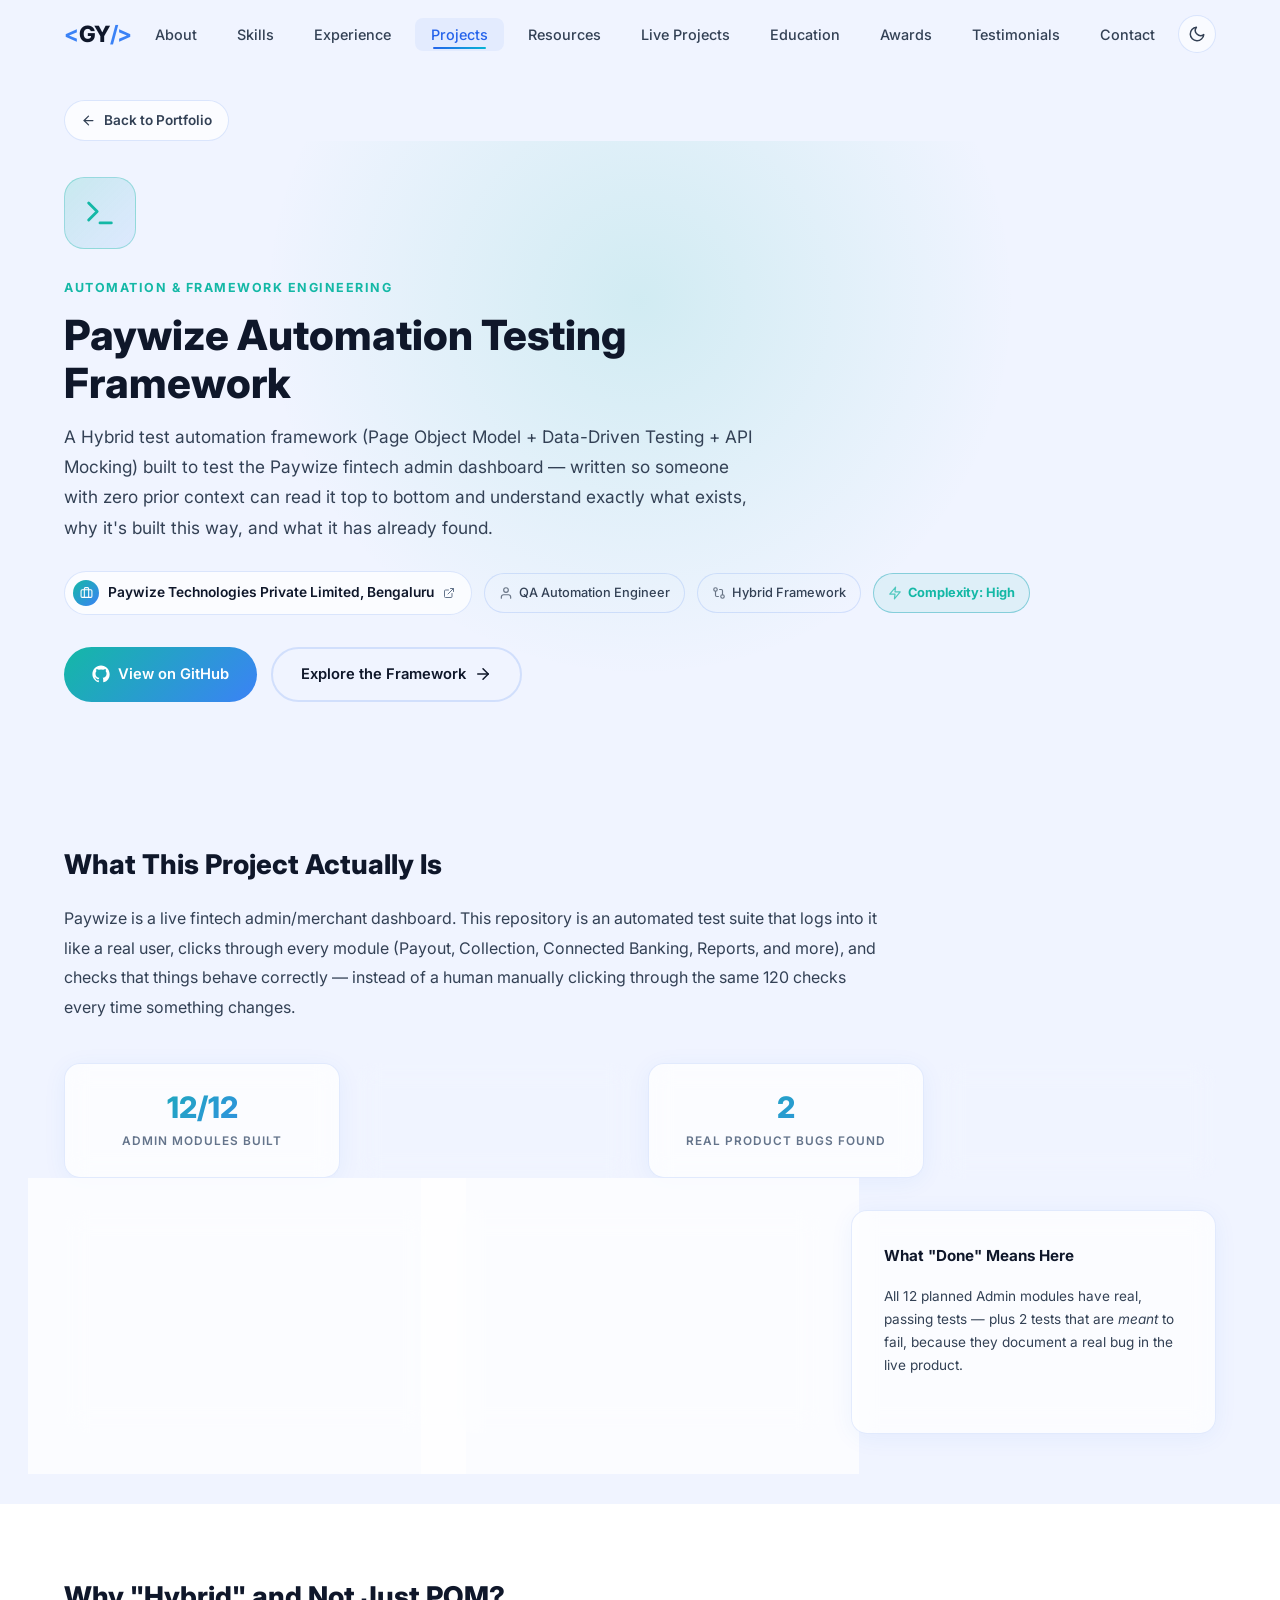
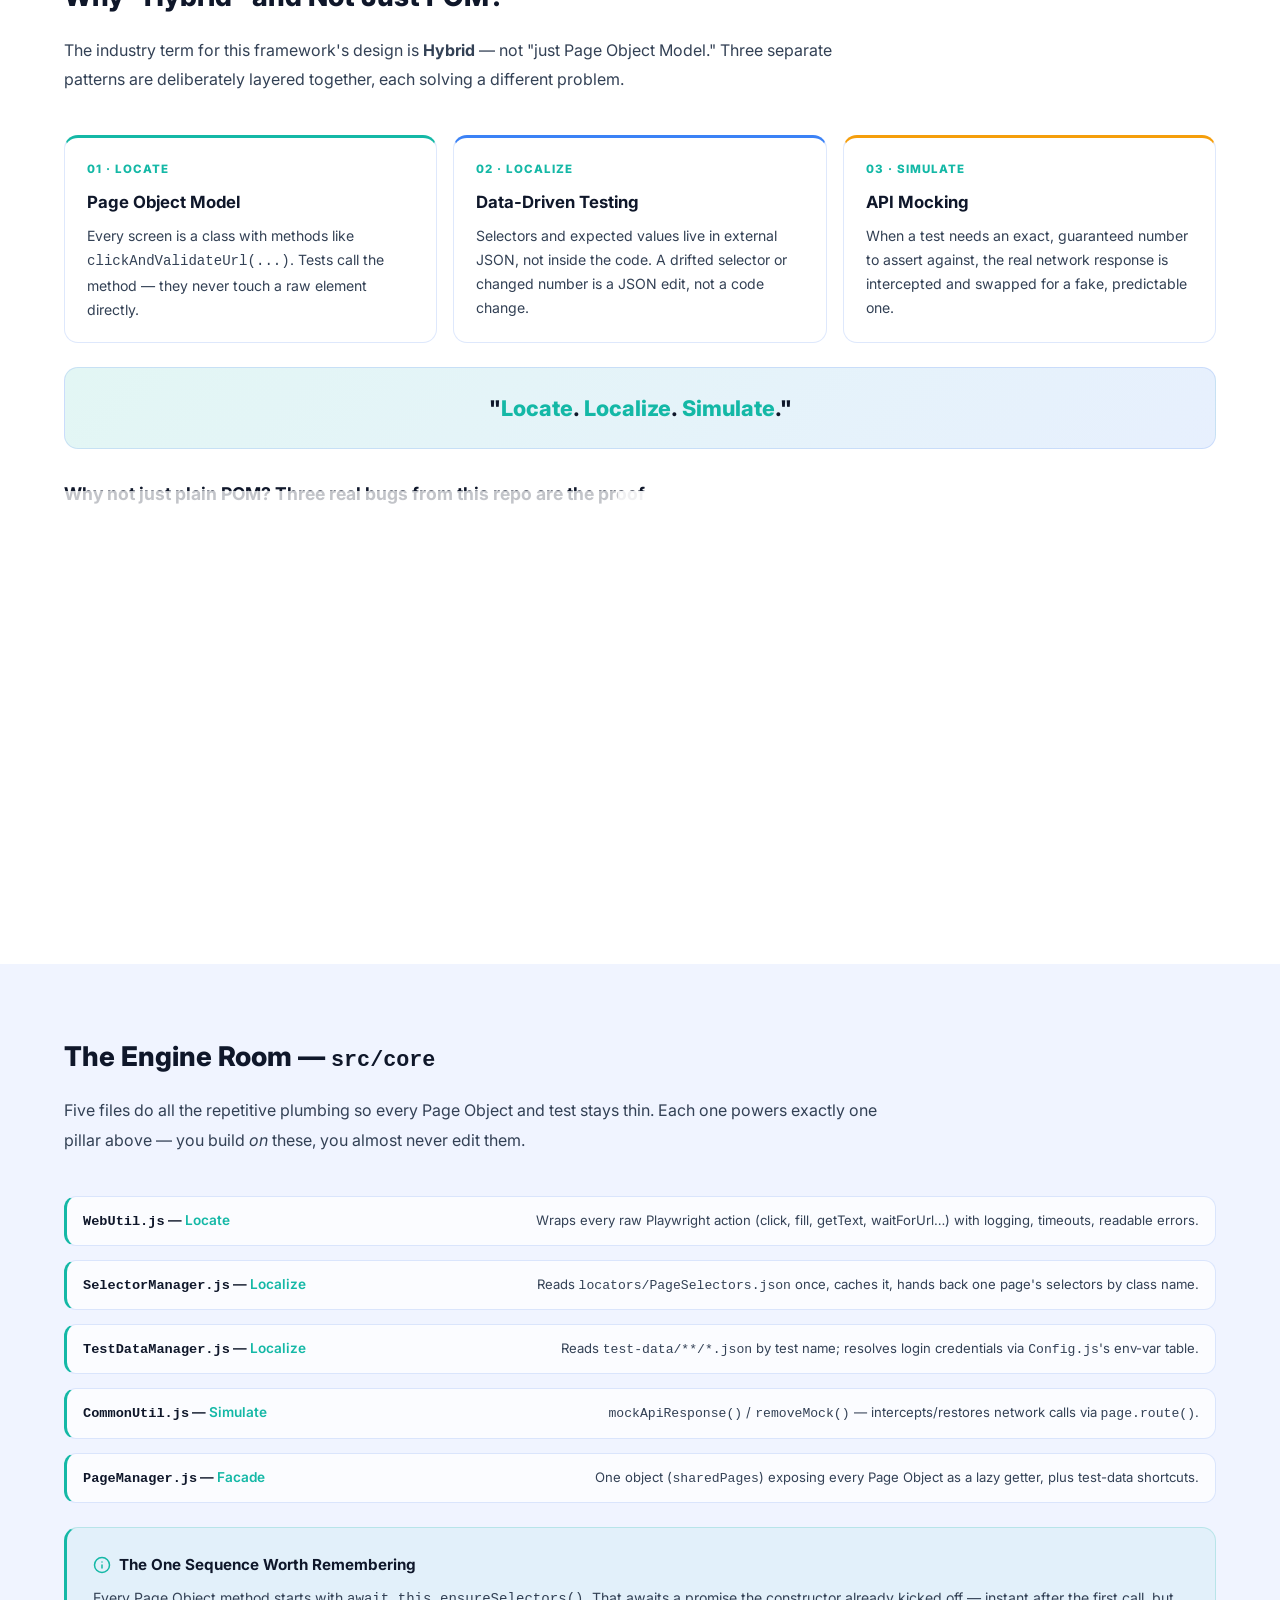
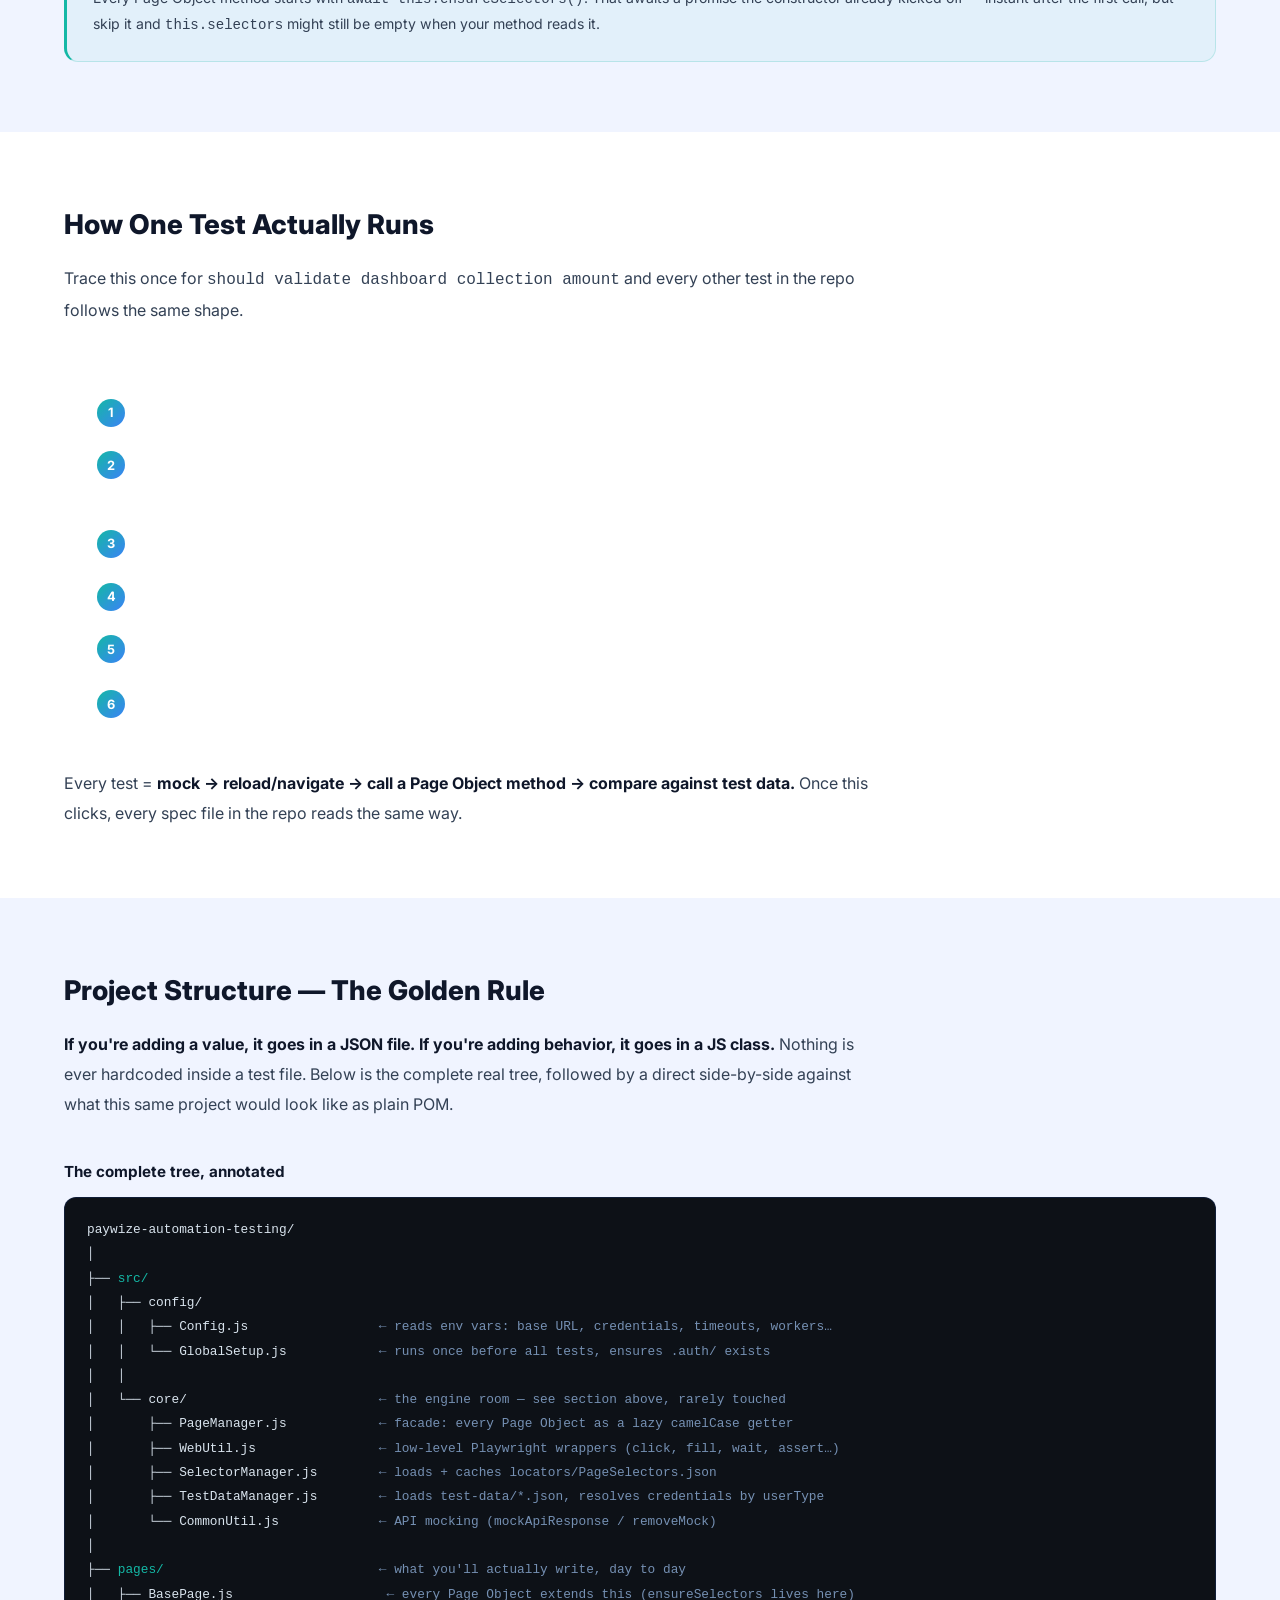
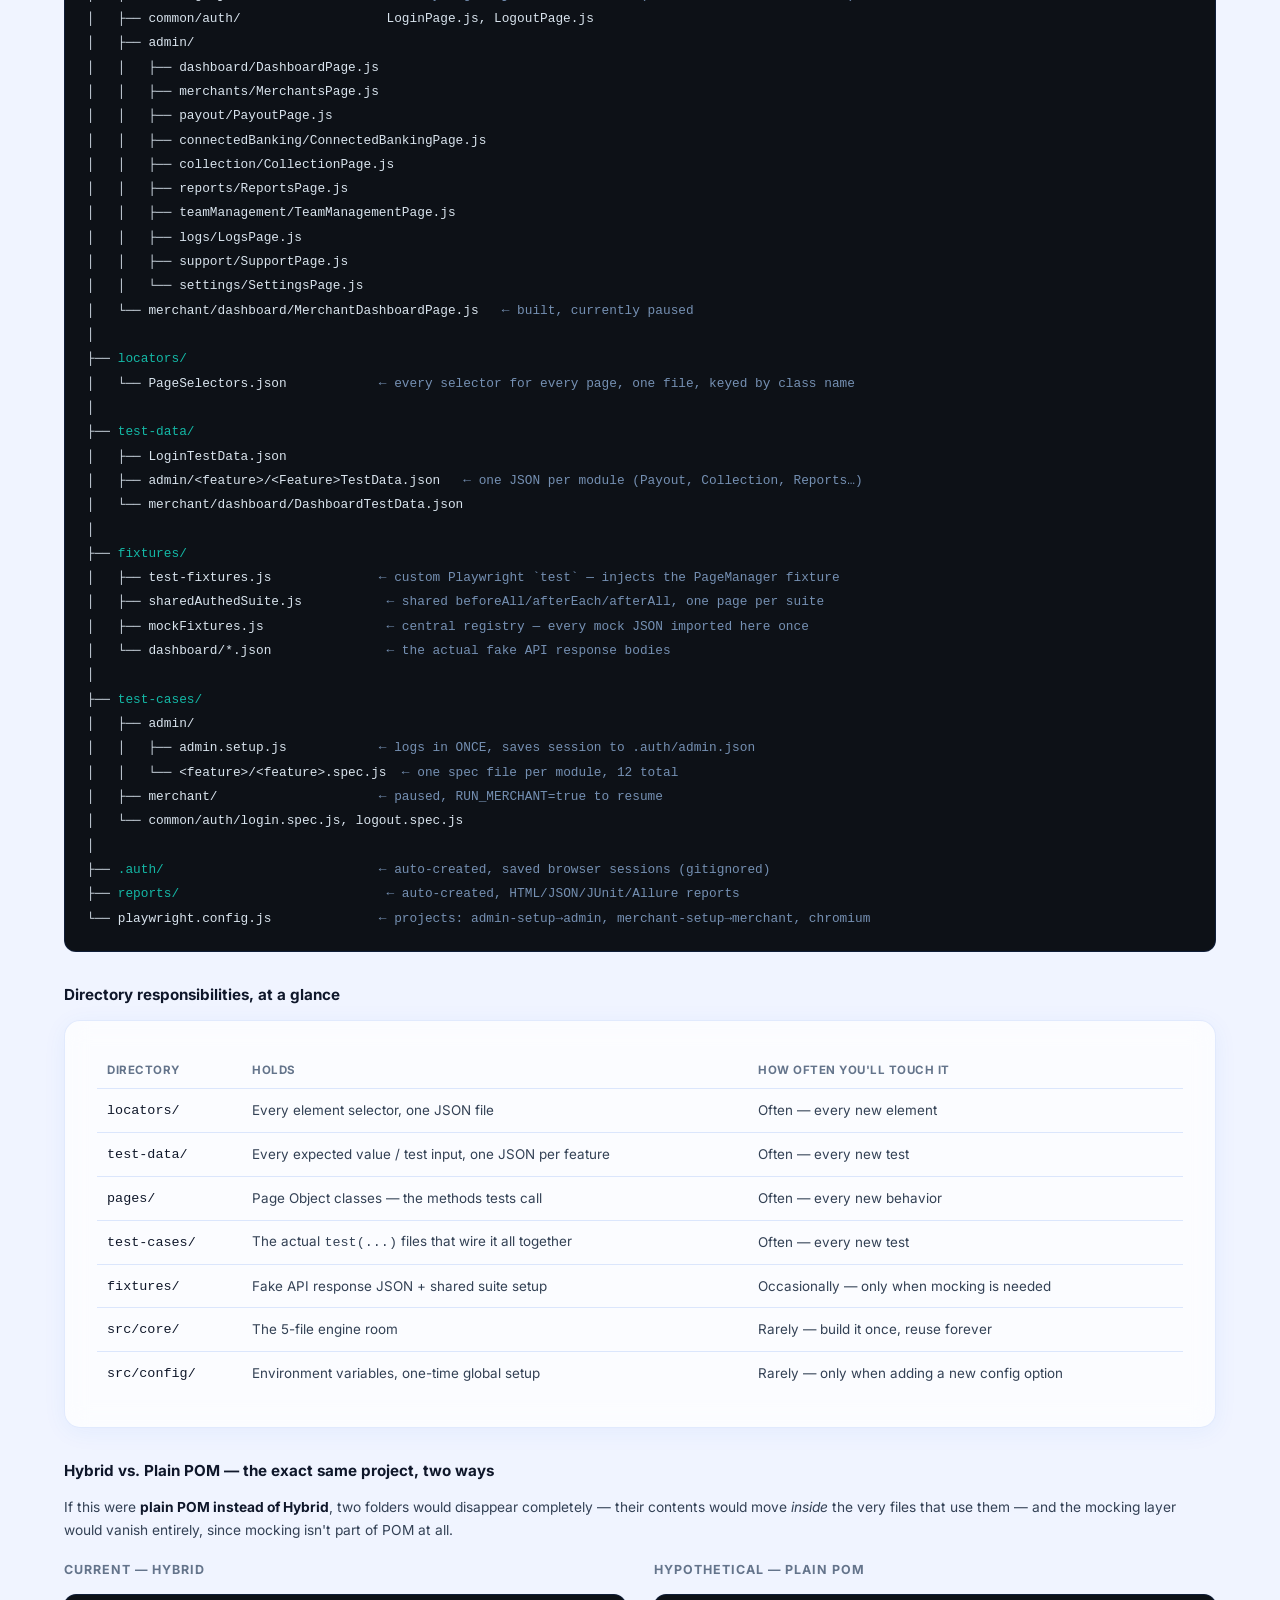
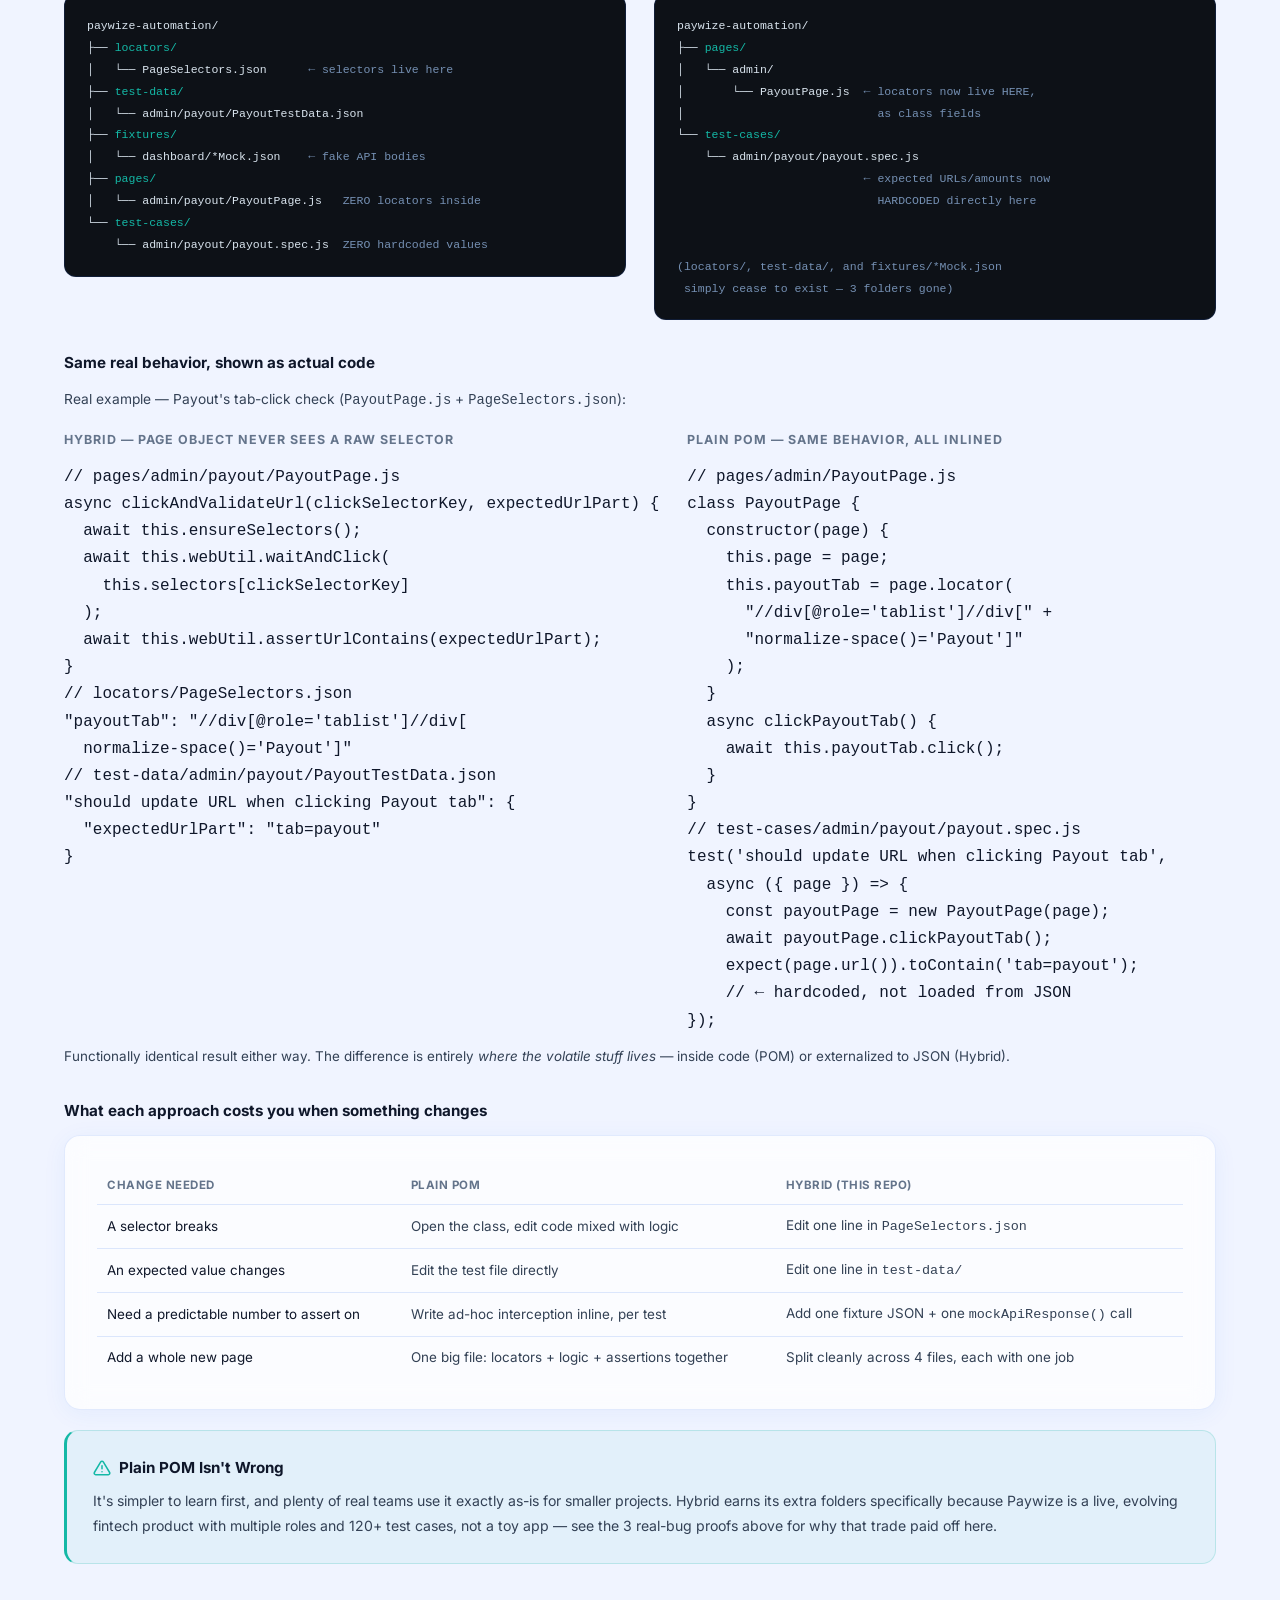
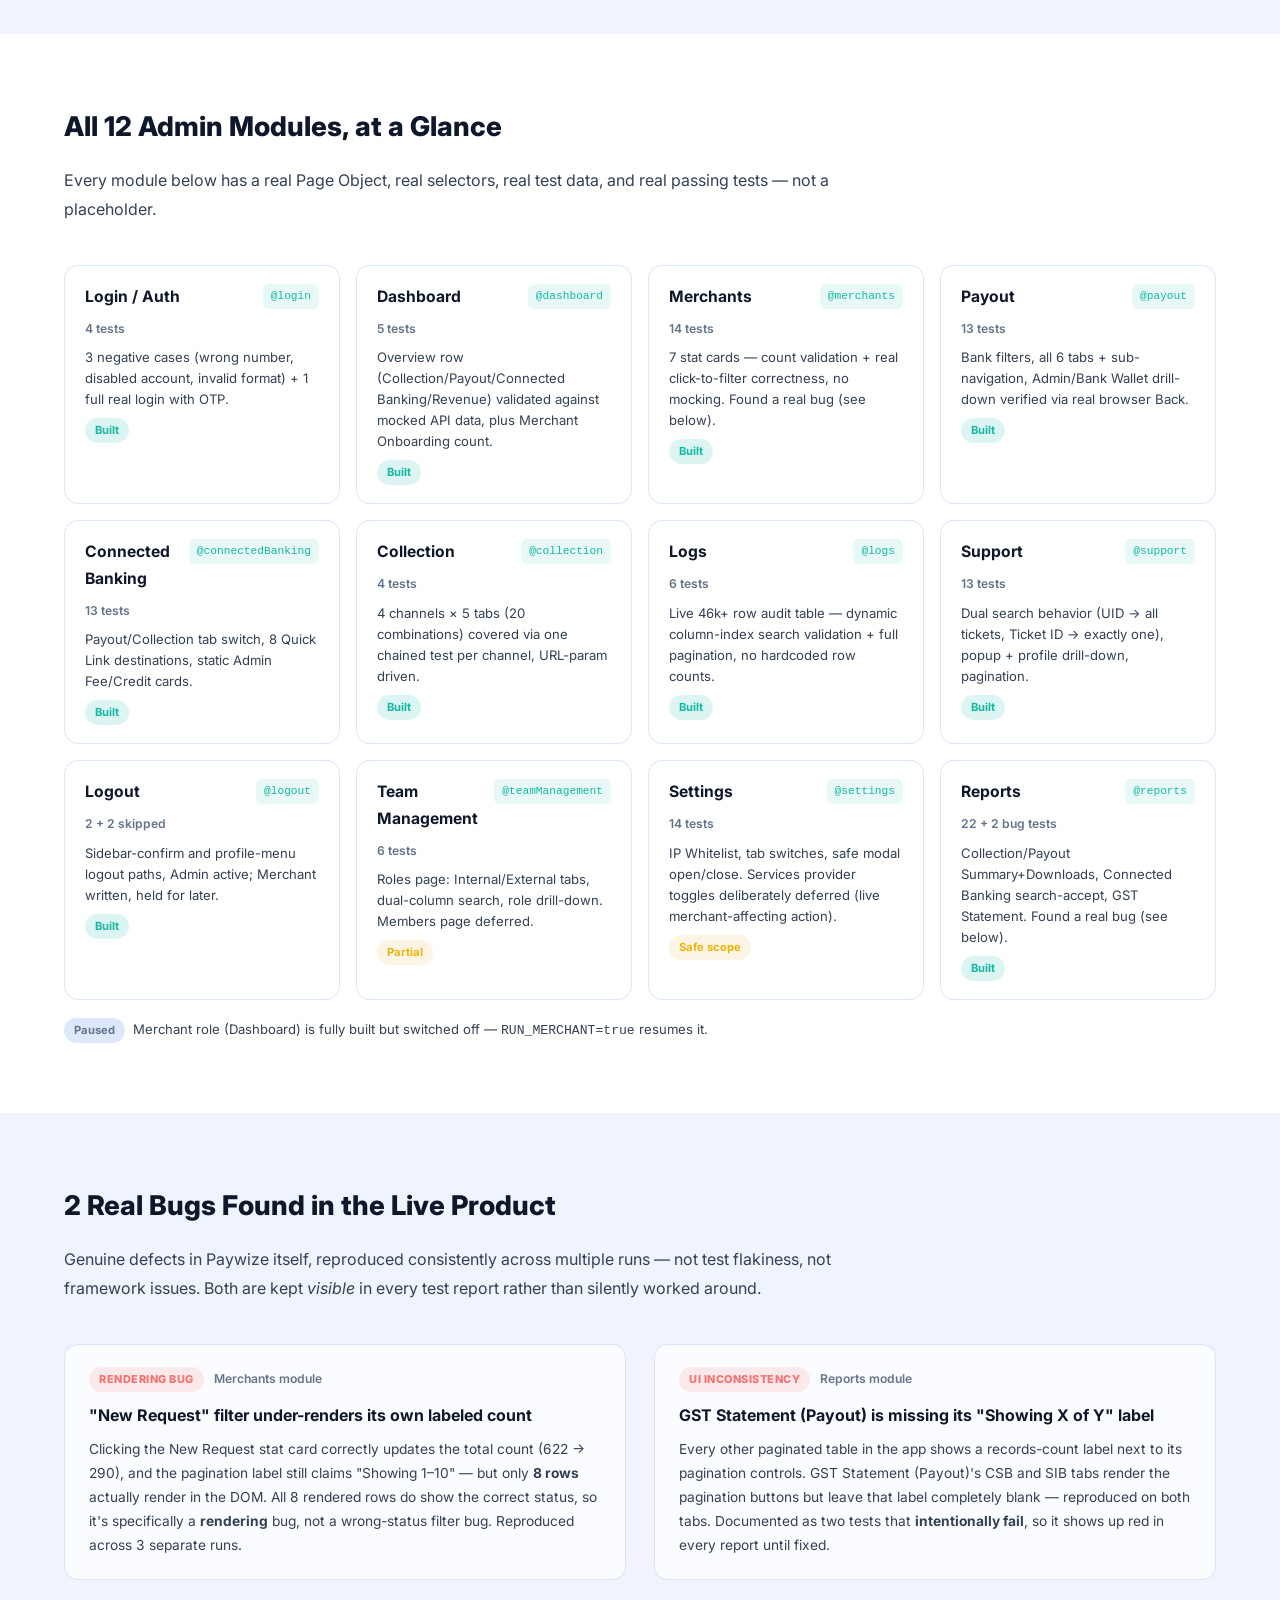
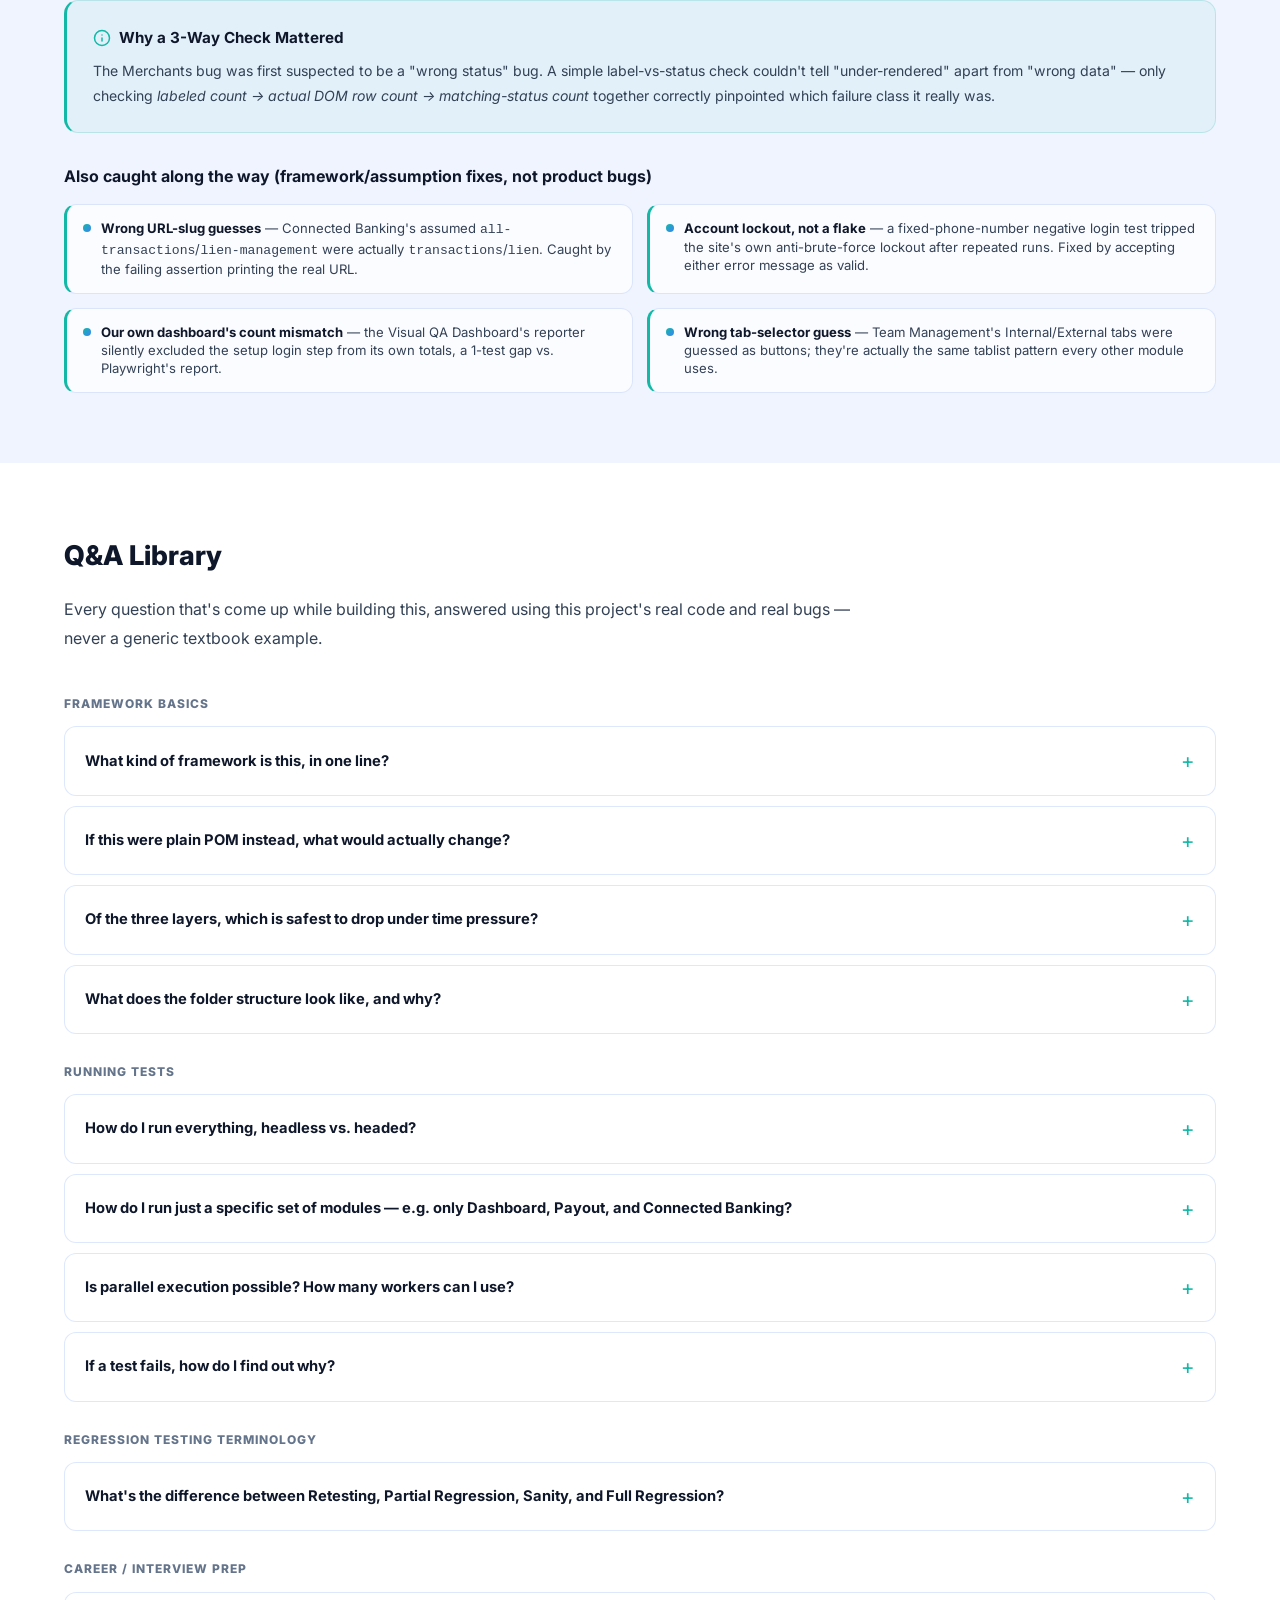
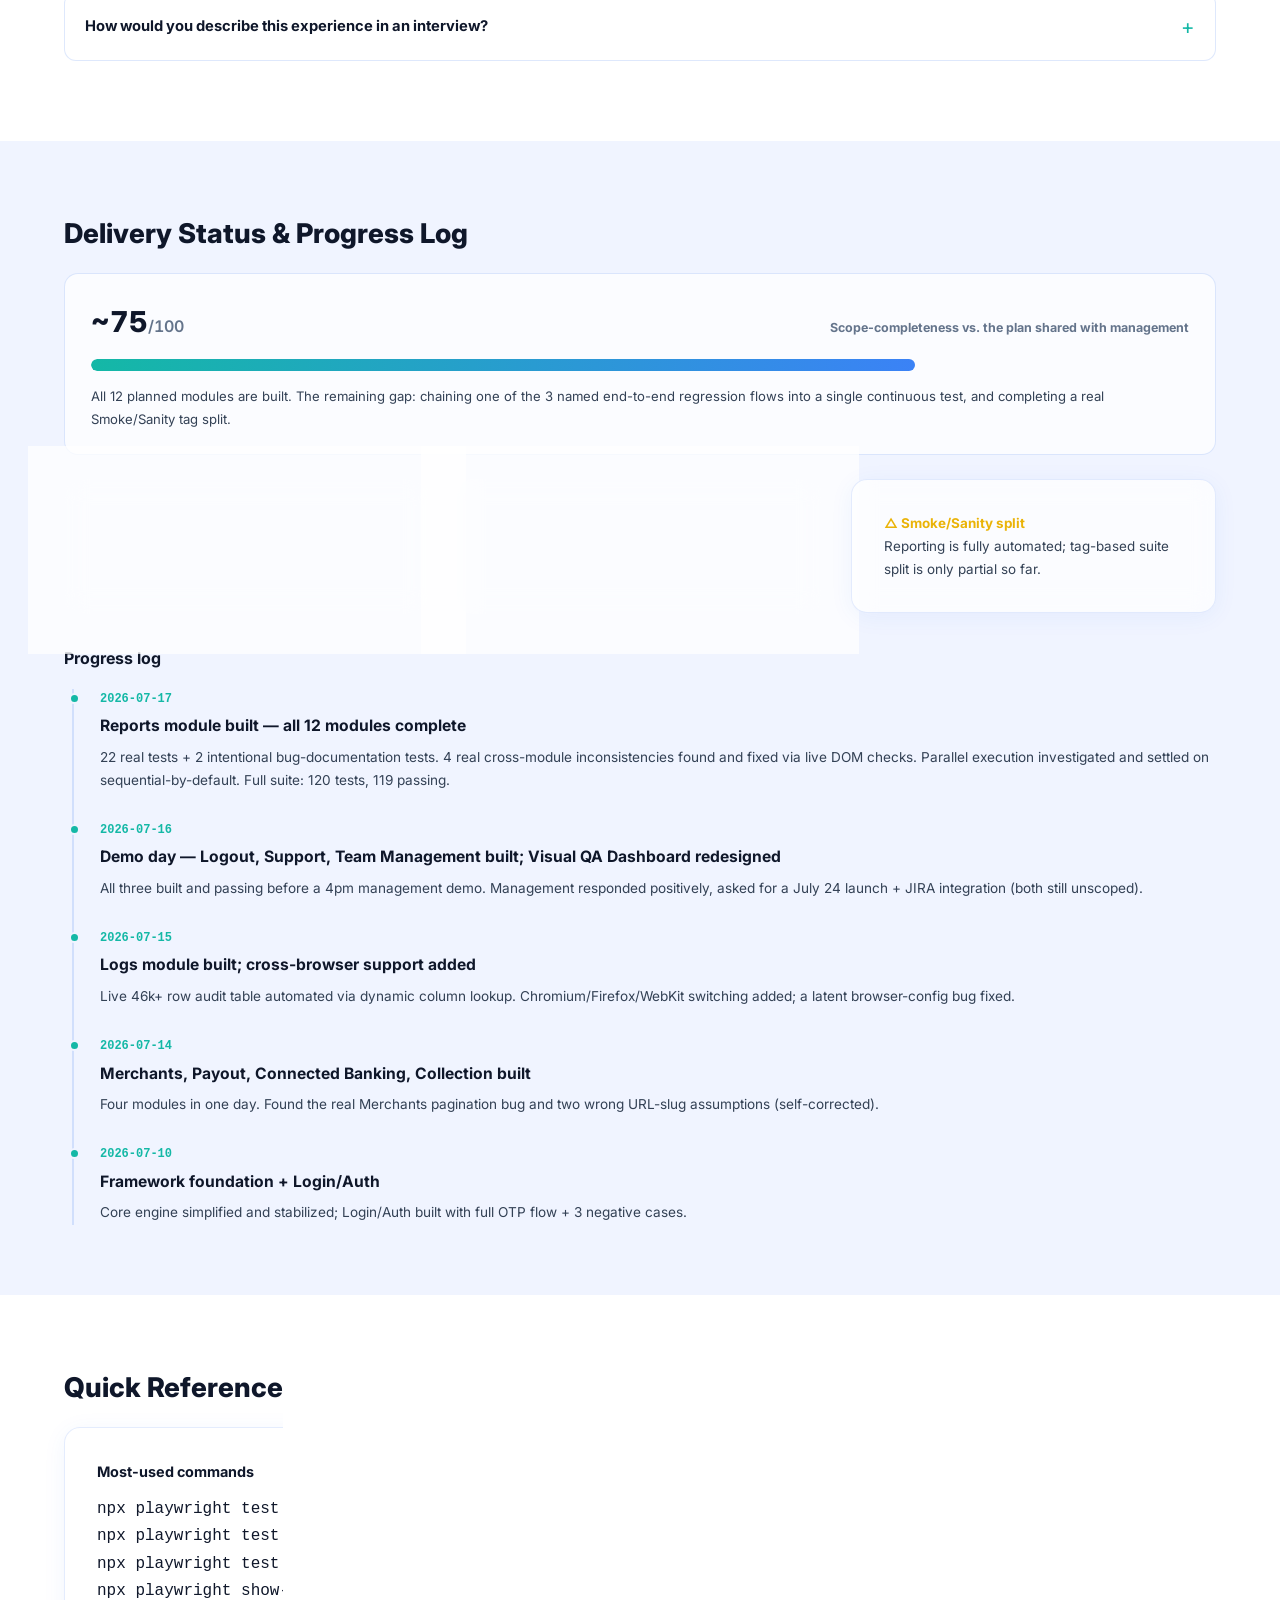
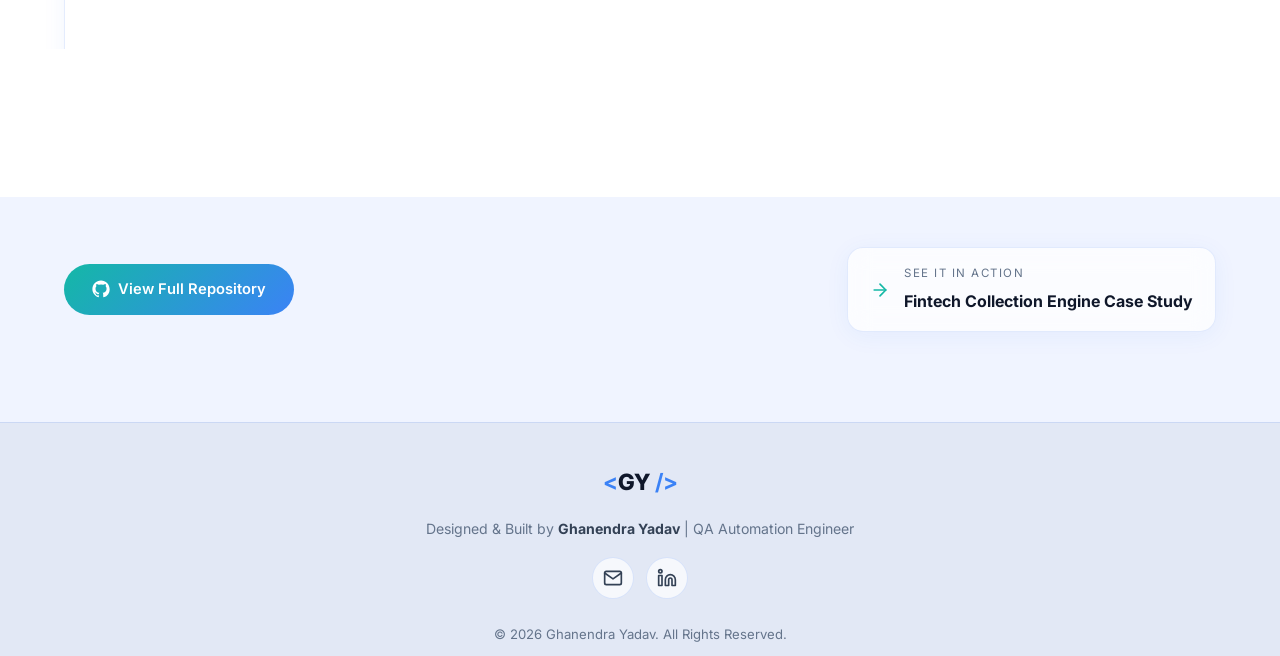
==== commit 5da01d8c: "Rebrand site title/OG tags to "Ghanendra Yadav — QA Automation Engineer" Repo itself stays as ghanen" ====
--- a/automation/index.html
+++ b/automation/index.html
@@ -4,9 +4,20 @@
   <meta charset="UTF-8">
   <meta name="viewport" content="width=device-width, initial-scale=1.0">
   <meta name="description" content="Paywize Automation Testing Framework — a Hybrid (Page Object Model + Data-Driven + API Mocking) Playwright test automation framework covering 12 admin modules, 120 test cases, and 2 real product bugs found.">
+  <link rel="canonical" href="https://ghanendra-sdet.github.io/automation/">
+  <meta property="og:type" content="website">
+  <meta property="og:site_name" content="Ghanendra Yadav — QA Automation Engineer">
+  <meta property="og:title" content="Automation Framework | Ghanendra Yadav — QA Automation Engineer">
+  <meta property="og:description" content="Paywize Automation Testing Framework — a Hybrid (Page Object Model + Data-Driven + API Mocking) Playwright test automation framework covering 12 admin modules, 120 test cases, and 2 real product bugs found.">
+  <meta property="og:url" content="https://ghanendra-sdet.github.io/automation/">
+  <meta property="og:image" content="https://ghanendra-sdet.github.io/assets/profile.jpg">
+  <meta name="twitter:card" content="summary_large_image">
+  <meta name="twitter:title" content="Automation Framework | Ghanendra Yadav — QA Automation Engineer">
+  <meta name="twitter:description" content="Paywize Automation Testing Framework — a Hybrid (Page Object Model + Data-Driven + API Mocking) Playwright test automation framework covering 12 admin modules, 120 test cases, and 2 real product bugs found.">
+  <meta name="twitter:image" content="https://ghanendra-sdet.github.io/assets/profile.jpg">
   <meta name="keywords" content="QA Engineer, Test Automation, Playwright, Hybrid Framework, Page Object Model, Data-Driven Testing, API Mocking, Portfolio">
   <meta name="author" content="Ghanendra Yadav">
-  <title>Automation Framework | Ghanendra Yadav — Portfolio</title>
+  <title>Automation Framework | Ghanendra Yadav — QA Automation Engineer</title>
   <link rel="preconnect" href="https://fonts.googleapis.com">
   <link rel="preconnect" href="https://fonts.gstatic.com" crossorigin>
   <link href="https://fonts.googleapis.com/css2?family=Inter:wght@300;400;500;600;700;800;900&display=swap" rel="stylesheet" media="print" onload="this.media='all'">
@@ -99,7 +110,7 @@
         </span>
       </div>
       <div class="detail-hero-cta reveal">
-        <a href="https://github.com/ghanendra-sdet/Playwright-Starter-Framework" target="_blank" rel="noopener noreferrer" class="btn-domain">
+        <a href="https://github.com/ghanendra-sdet/playwright-starter-framework" target="_blank" rel="noopener noreferrer" class="btn-domain">
           <svg viewBox="0 0 24 24" fill="currentColor"><path d="M12 .5C5.65.5.5 5.65.5 12c0 5.09 3.29 9.4 7.86 10.93.57.1.78-.25.78-.55v-1.94c-3.2.7-3.88-1.54-3.88-1.54-.52-1.33-1.28-1.68-1.28-1.68-1.04-.72.08-.7.08-.7 1.15.08 1.76 1.18 1.76 1.18 1.03 1.75 2.7 1.25 3.36.96.1-.75.4-1.25.73-1.54-2.55-.29-5.23-1.28-5.23-5.68 0-1.26.45-2.28 1.18-3.09-.12-.29-.51-1.46.11-3.05 0 0 .97-.31 3.18 1.18a11.05 11.05 0 0 1 5.79 0c2.2-1.49 3.17-1.18 3.17-1.18.63 1.59.24 2.76.12 3.05.74.81 1.18 1.83 1.18 3.09 0 4.41-2.69 5.39-5.25 5.67.41.36.78 1.07.78 2.15v3.19c0 .3.21.66.79.55A10.51 10.51 0 0 0 23.5 12c0-6.35-5.15-11.5-11.5-11.5z"/></svg>
           View on GitHub
         </a>
@@ -570,7 +581,7 @@
   <section class="detail-section" style="padding-top: 0;">
     <div class="container">
       <div class="detail-footer-cta">
-        <a href="https://github.com/ghanendra-sdet/Playwright-Starter-Framework" target="_blank" rel="noopener noreferrer" class="btn-domain">
+        <a href="https://github.com/ghanendra-sdet/playwright-starter-framework" target="_blank" rel="noopener noreferrer" class="btn-domain">
           <svg viewBox="0 0 24 24" fill="currentColor"><path d="M12 .5C5.65.5.5 5.65.5 12c0 5.09 3.29 9.4 7.86 10.93.57.1.78-.25.78-.55v-1.94c-3.2.7-3.88-1.54-3.88-1.54-.52-1.33-1.28-1.68-1.28-1.68-1.04-.72.08-.7.08-.7 1.15.08 1.76 1.18 1.76 1.18 1.03 1.75 2.7 1.25 3.36.96.1-.75.4-1.25.73-1.54-2.55-.29-5.23-1.28-5.23-5.68 0-1.26.45-2.28 1.18-3.09-.12-.29-.51-1.46.11-3.05 0 0 .97-.31 3.18 1.18a11.05 11.05 0 0 1 5.79 0c2.2-1.49 3.17-1.18 3.17-1.18.63 1.59.24 2.76.12 3.05.74.81 1.18 1.83 1.18 3.09 0 4.41-2.69 5.39-5.25 5.67.41.36.78 1.07.78 2.15v3.19c0 .3.21.66.79.55A10.51 10.51 0 0 0 23.5 12c0-6.35-5.15-11.5-11.5-11.5z"/></svg>
           View Full Repository
         </a>
--- a/style.css
+++ b/style.css
@@ -549,6 +549,70 @@
   letter-spacing: 1.5px;
   font-weight: 500;
   margin-top: 4px;
+}
+
+/* Hero dual-audience wayfinding */
+.hero-paths {
+  display: flex;
+  align-items: stretch;
+  justify-content: center;
+  gap: 14px;
+  flex-wrap: wrap;
+  margin-bottom: 28px;
+}
+
+.hero-path-card {
+  display: flex;
+  align-items: center;
+  gap: 12px;
+  padding: 12px 20px;
+  border-radius: 14px;
+  background: var(--glass-bg);
+  border: 1.5px solid var(--glass-border);
+  color: var(--text-primary);
+  text-align: left;
+  transition: border-color var(--transition-smooth), transform var(--transition-smooth), box-shadow var(--transition-smooth);
+}
+
+.hero-path-card:hover,
+.hero-path-card:focus-visible {
+  border-color: var(--accent-blue-light);
+  transform: translateY(-2px);
+  box-shadow: 0 8px 24px rgba(37, 99, 235, 0.18);
+}
+
+.hero-path-card-alt:hover,
+.hero-path-card-alt:focus-visible {
+  border-color: #10b981;
+  box-shadow: 0 8px 24px rgba(16, 185, 129, 0.18);
+}
+
+.hero-path-emoji {
+  font-size: 1.5rem;
+  line-height: 1;
+}
+
+.hero-path-text {
+  display: flex;
+  flex-direction: column;
+  gap: 1px;
+  font-size: 0.85rem;
+}
+
+.hero-path-text strong {
+  font-size: 0.9rem;
+  font-weight: 700;
+}
+
+.hero-path-text span {
+  color: var(--text-secondary);
+}
+
+@media (max-width: 600px) {
+  .hero-paths {
+    flex-direction: column;
+    align-items: stretch;
+  }
 }
 
 /* CTA Buttons */
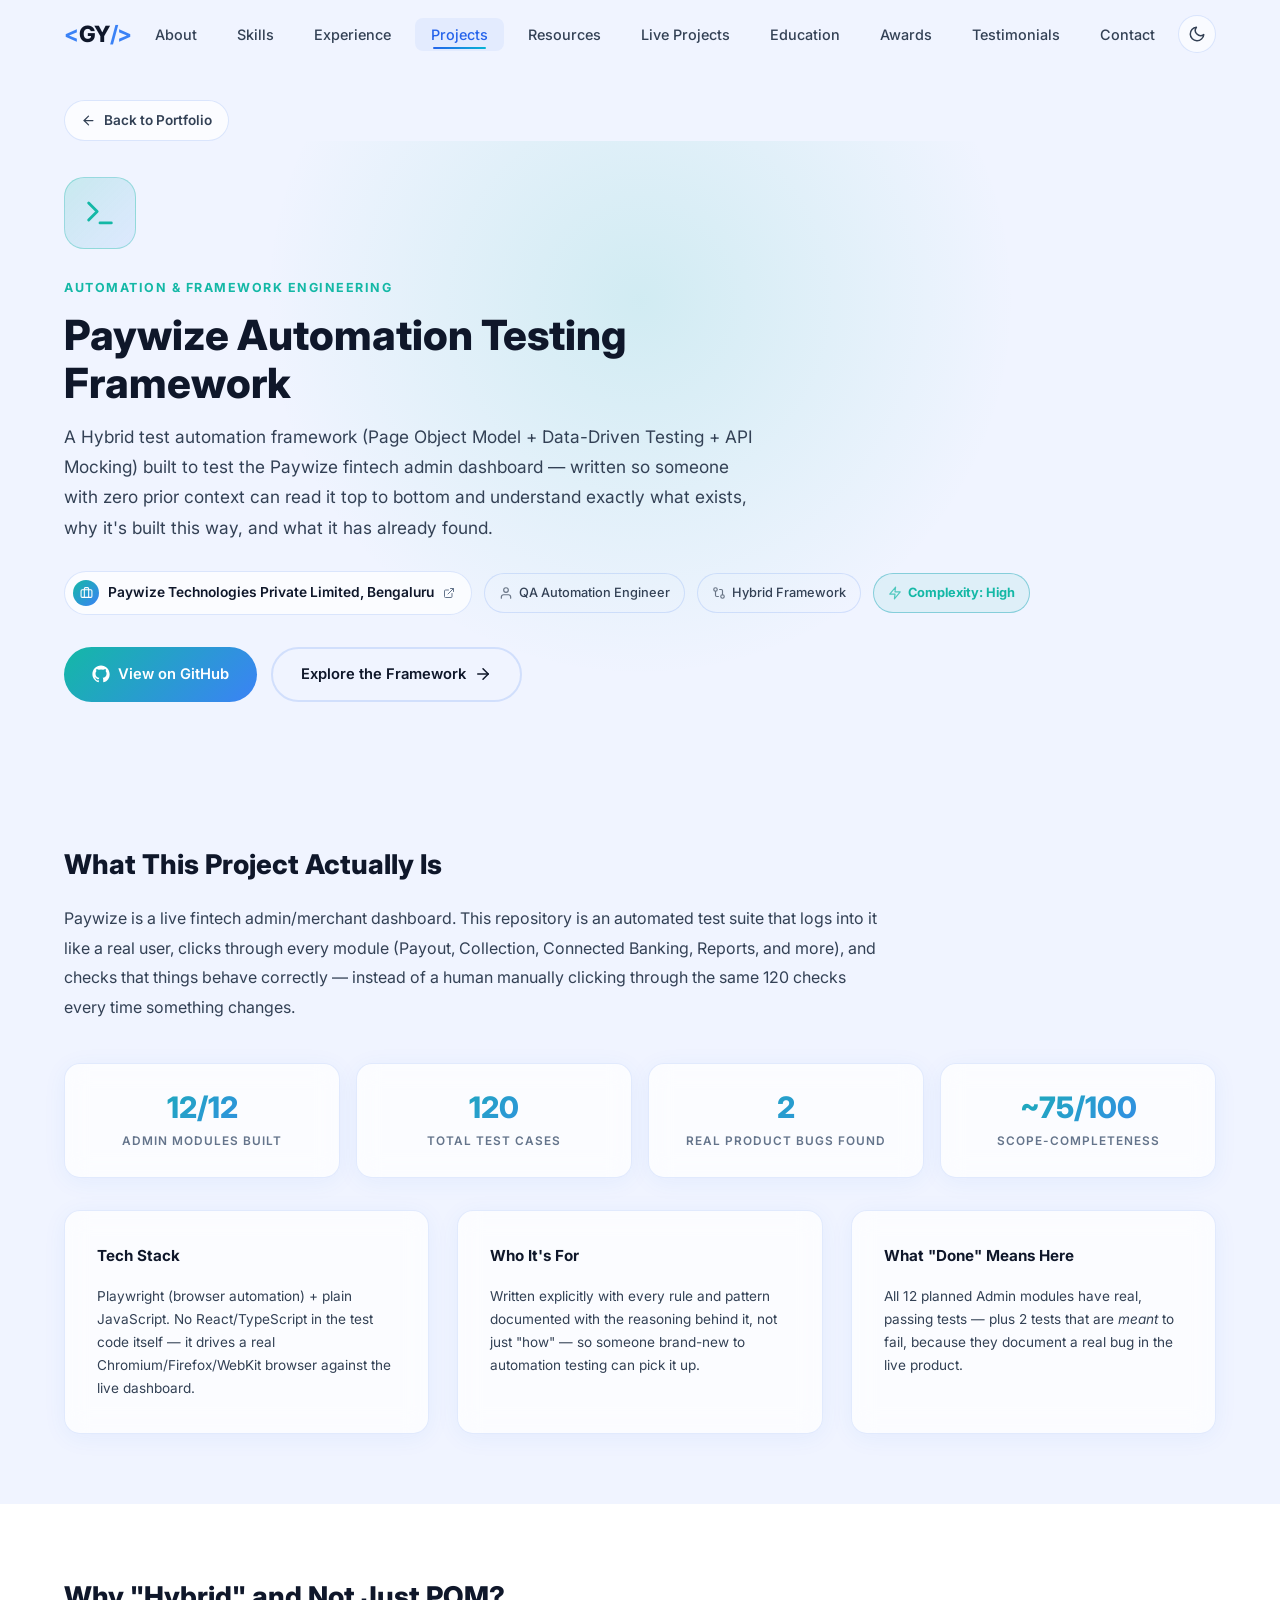
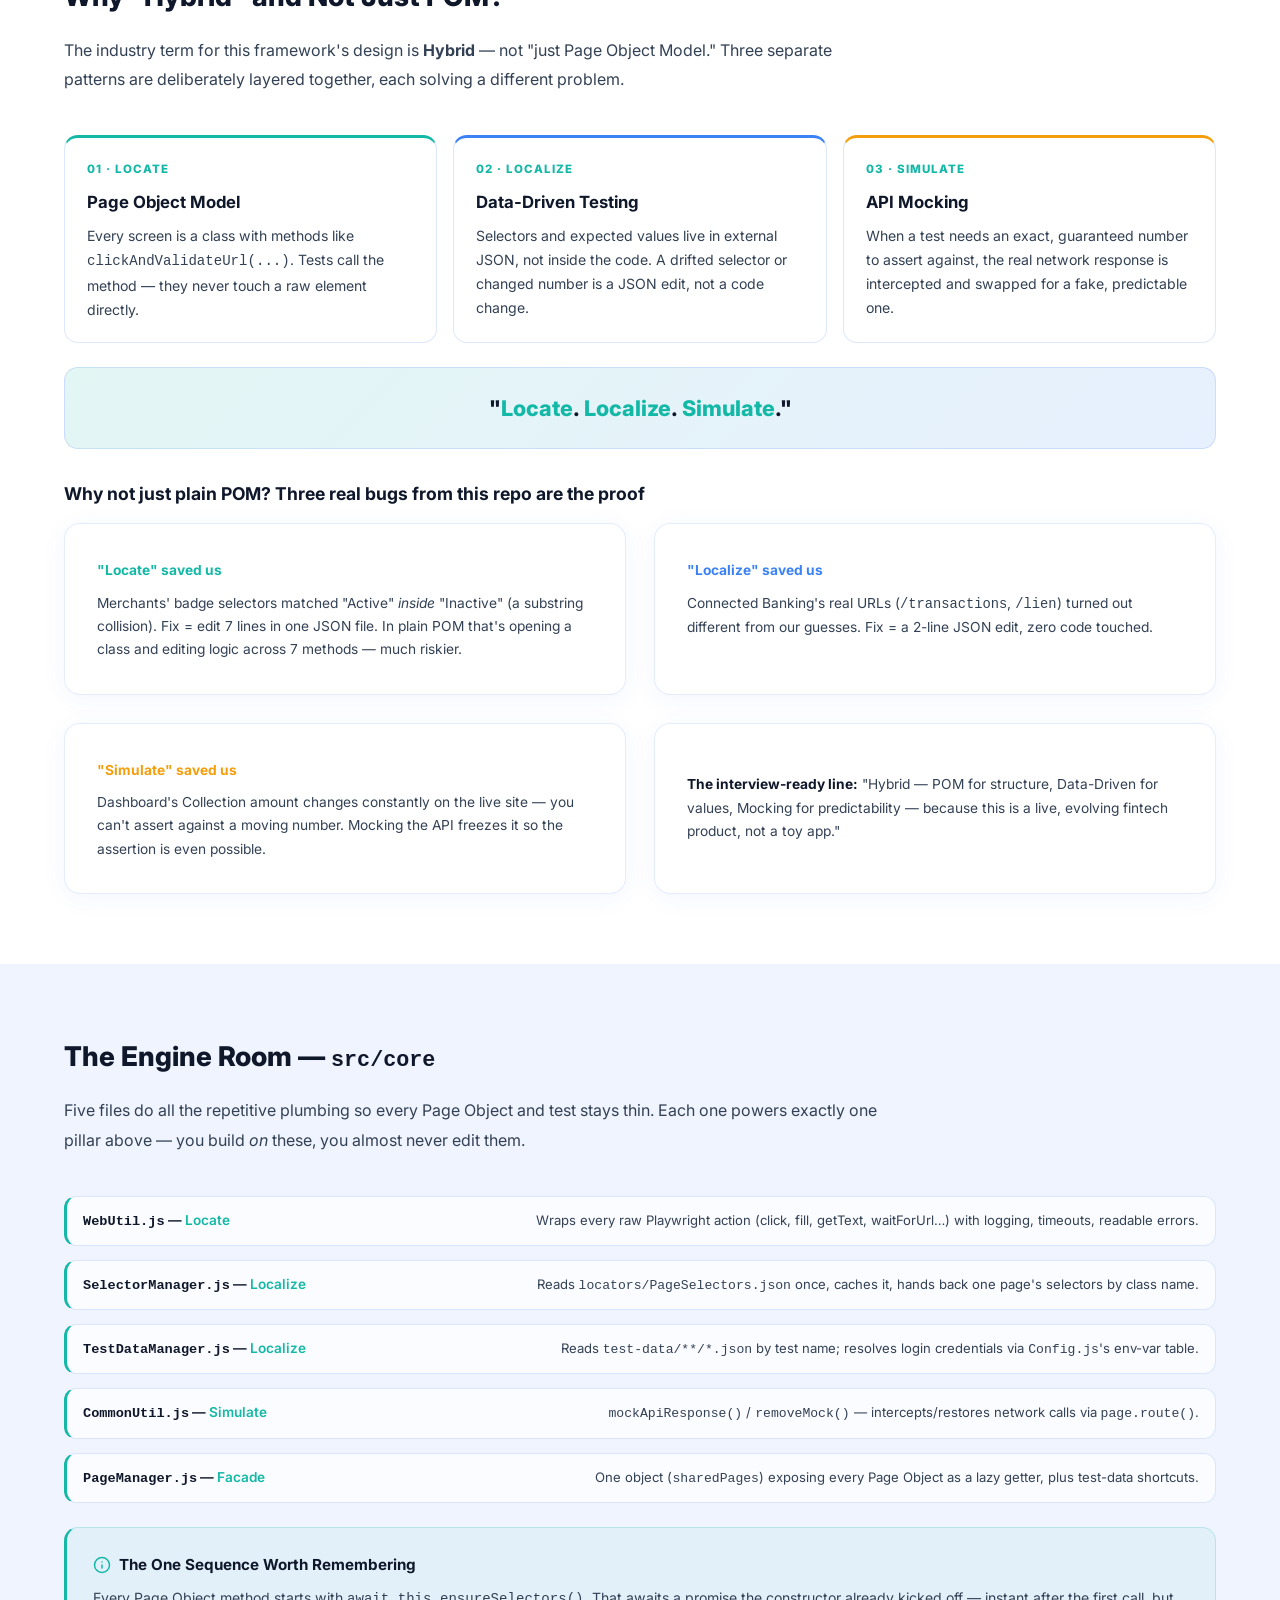
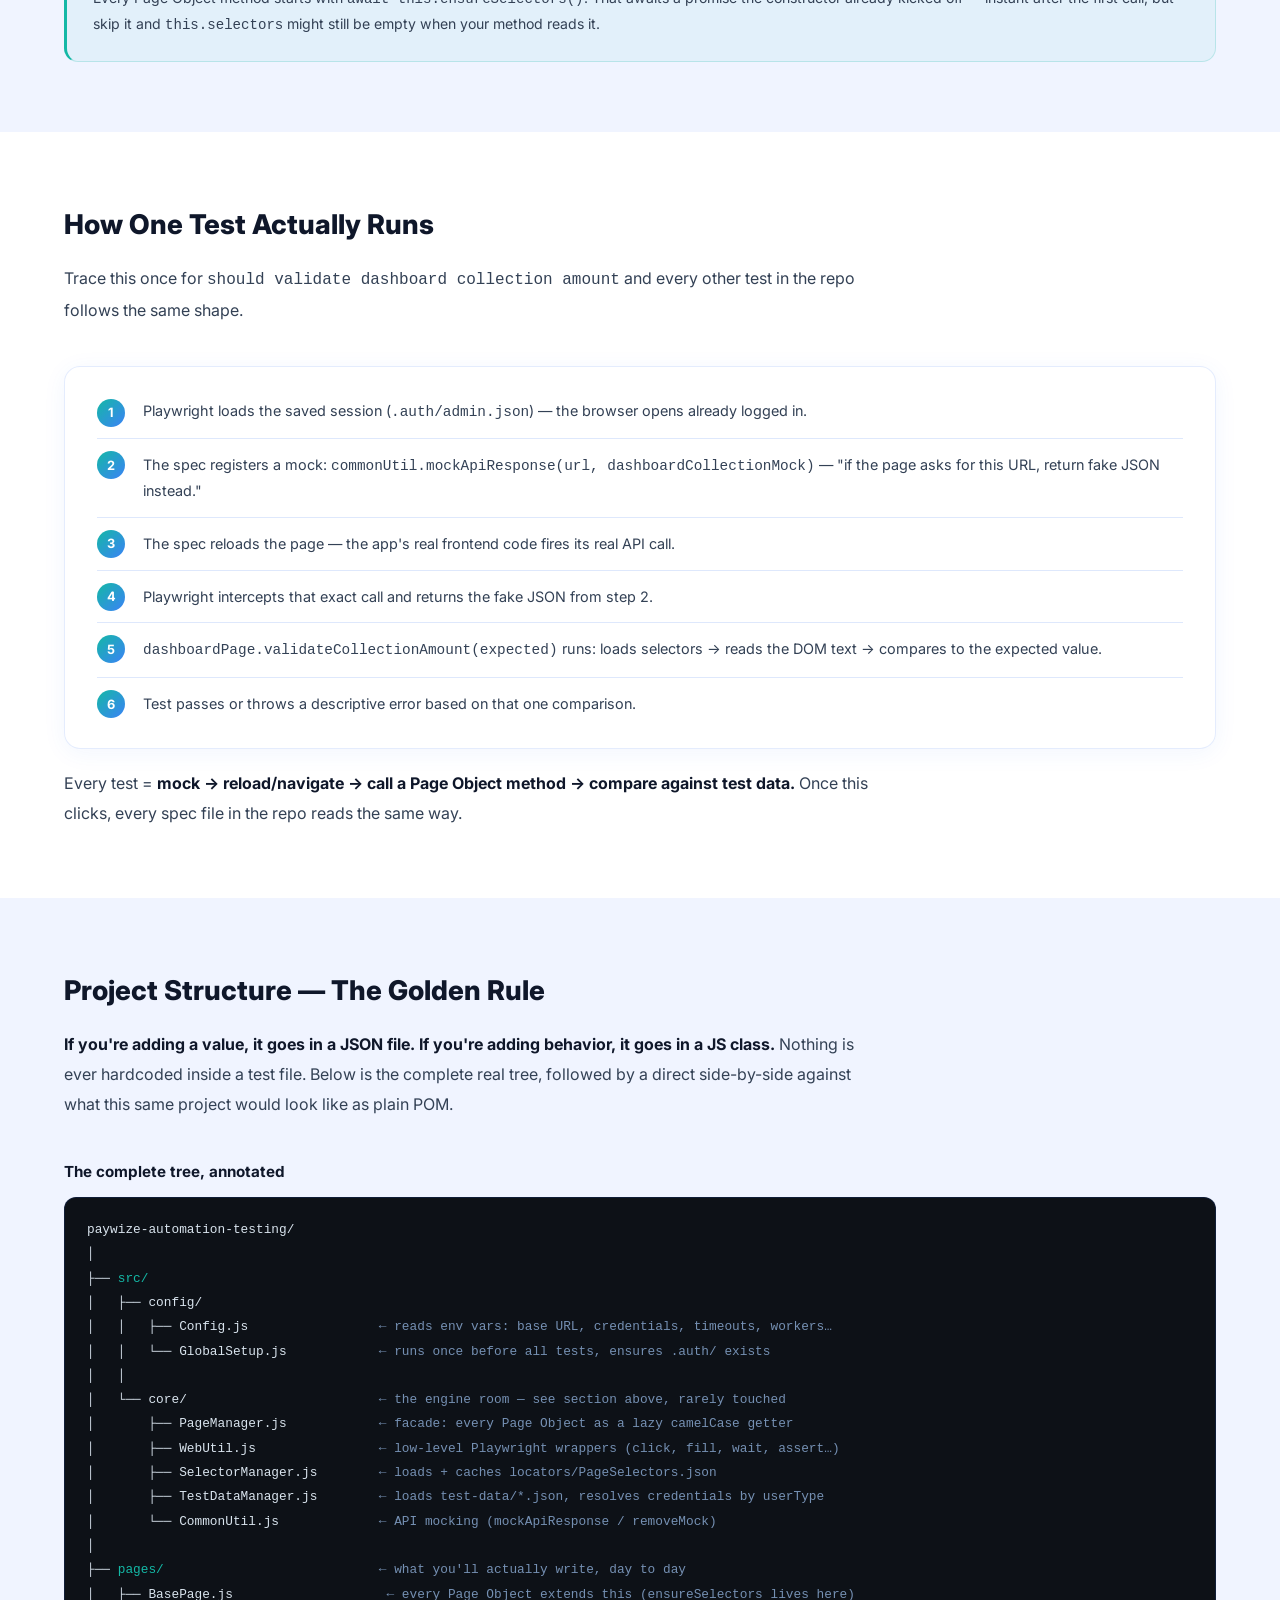
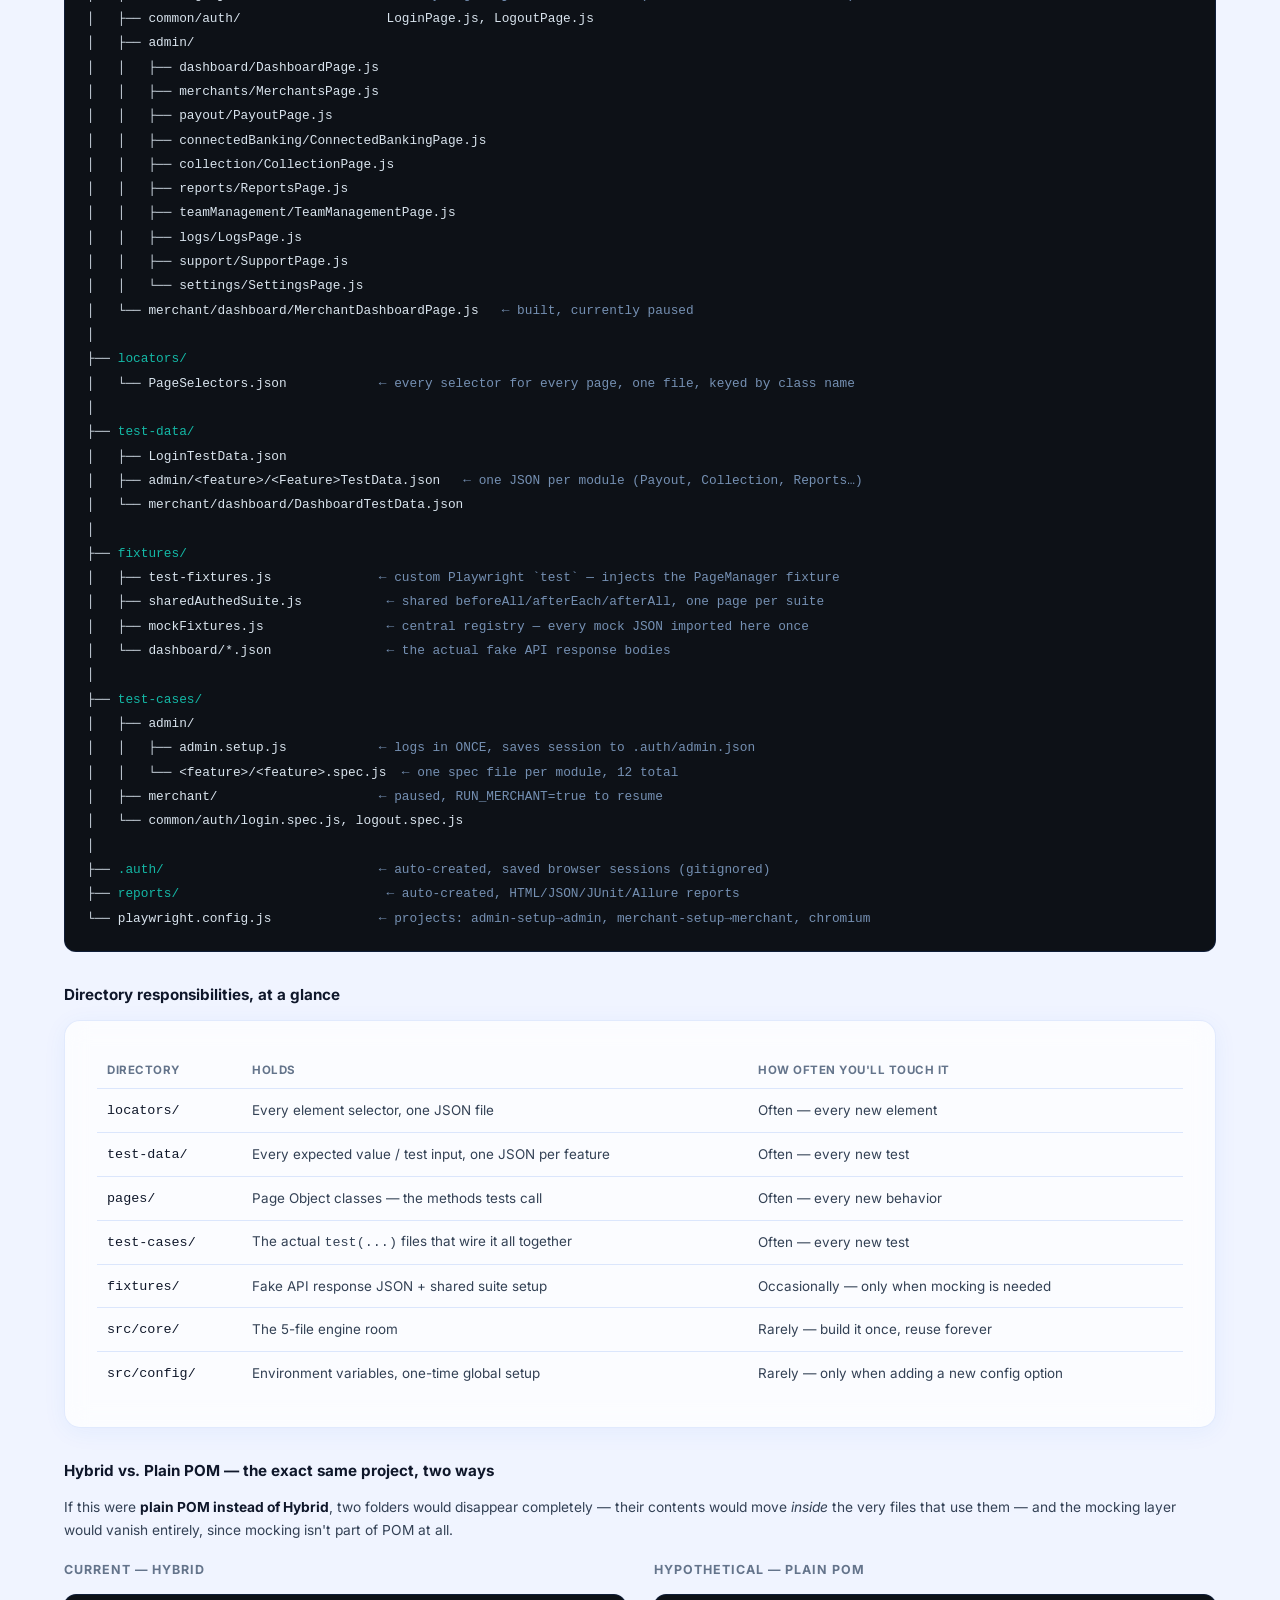
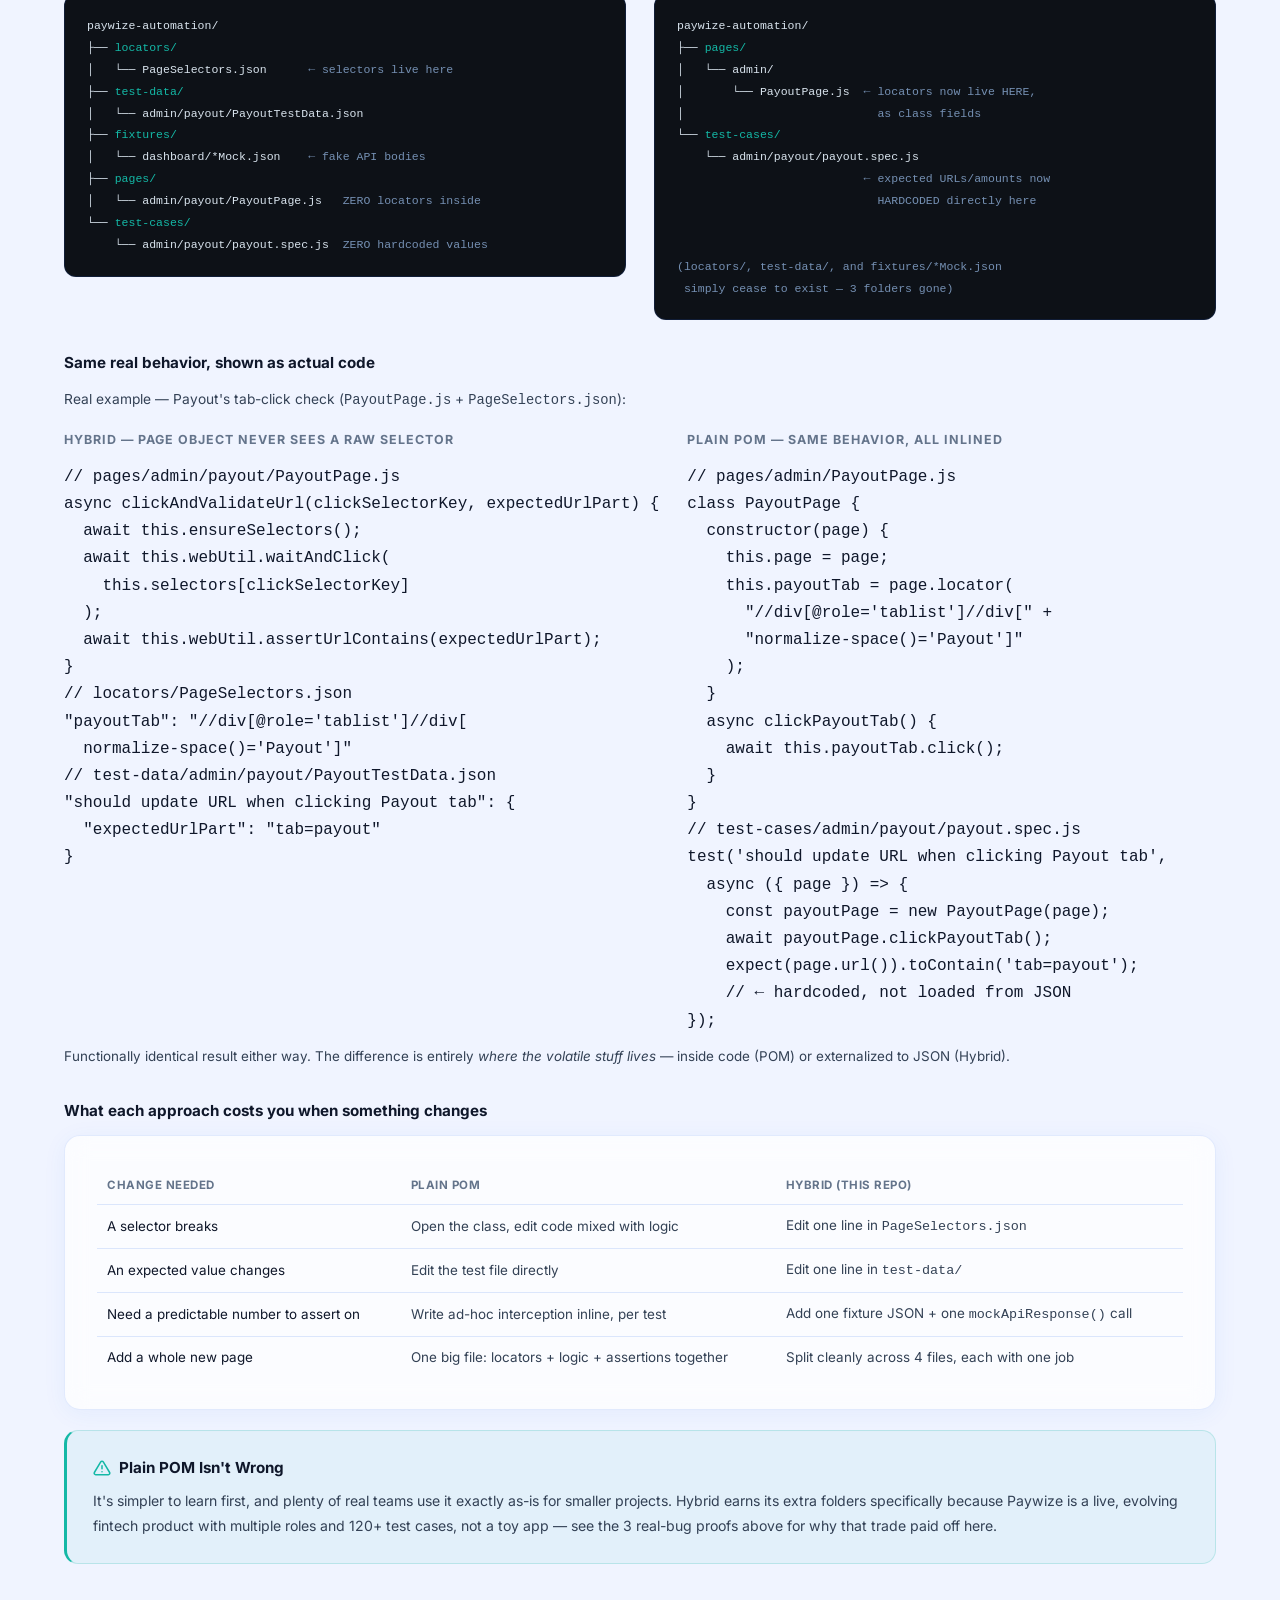
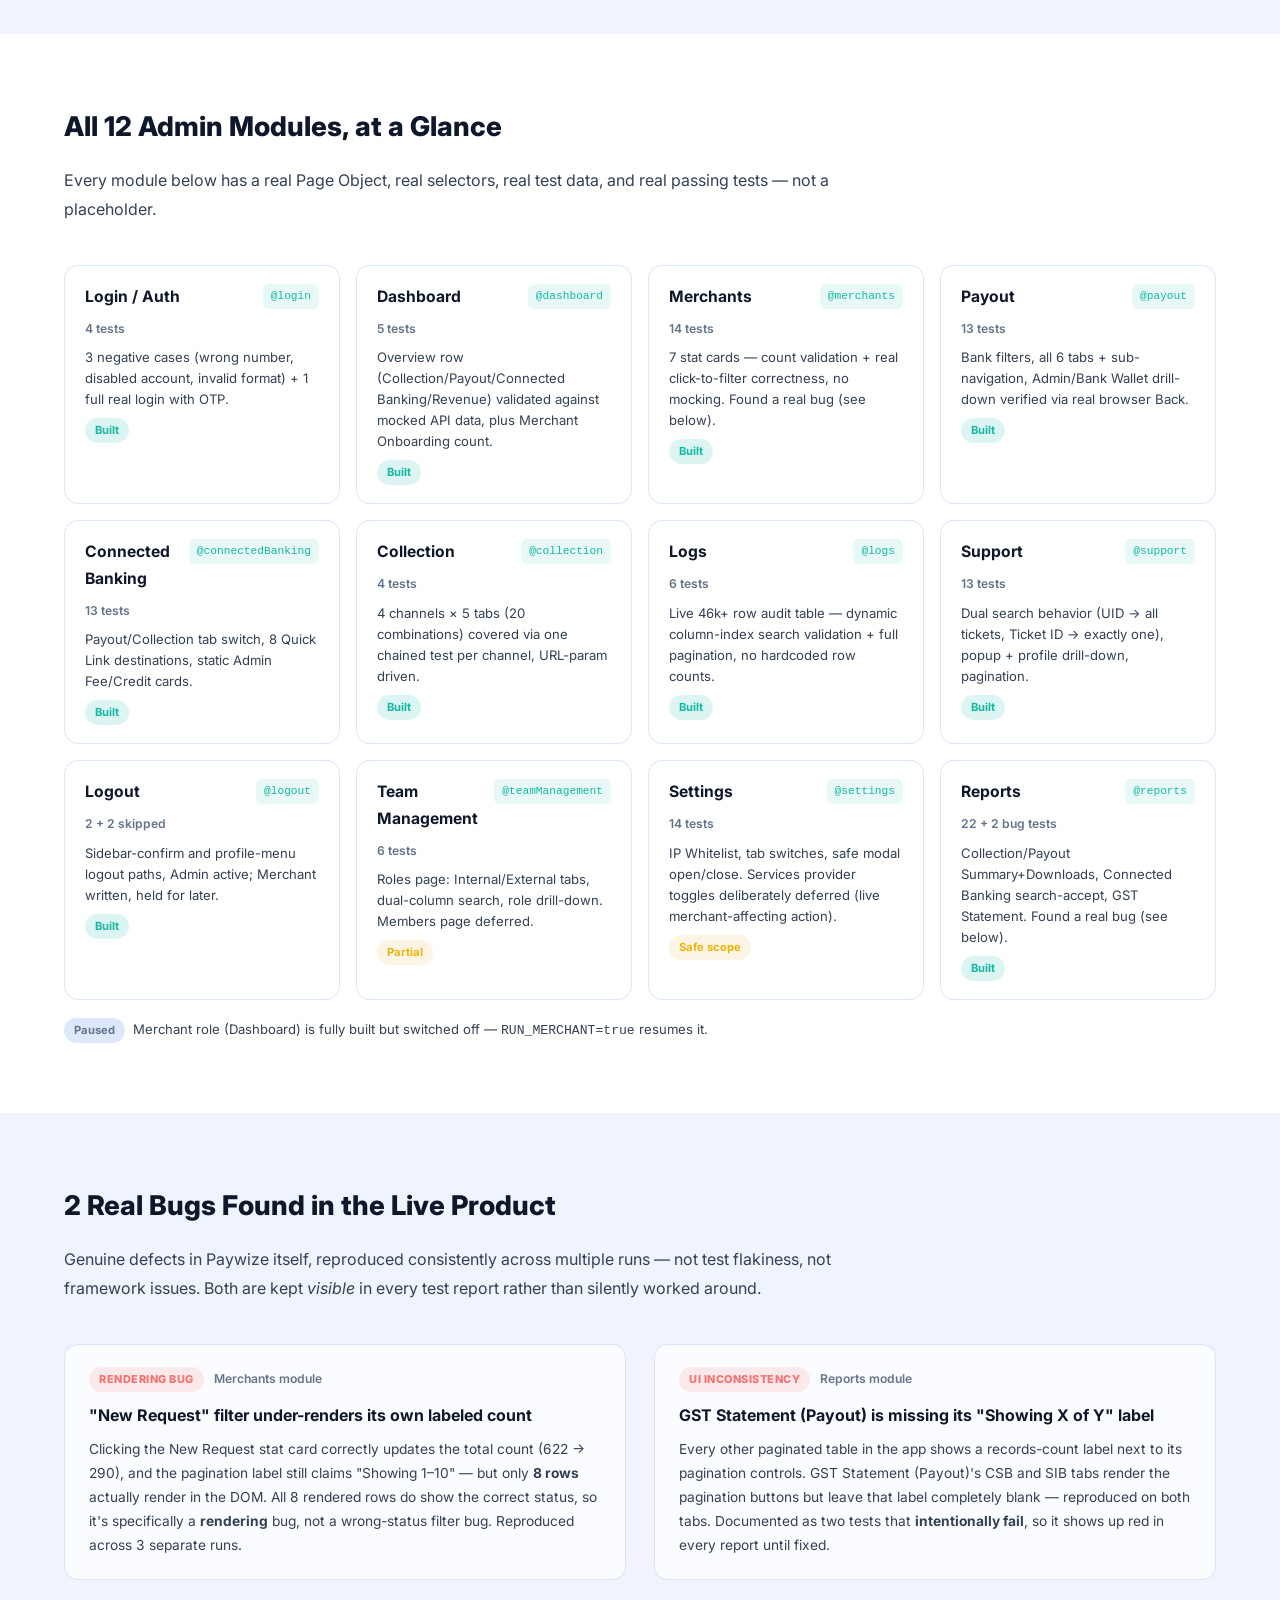
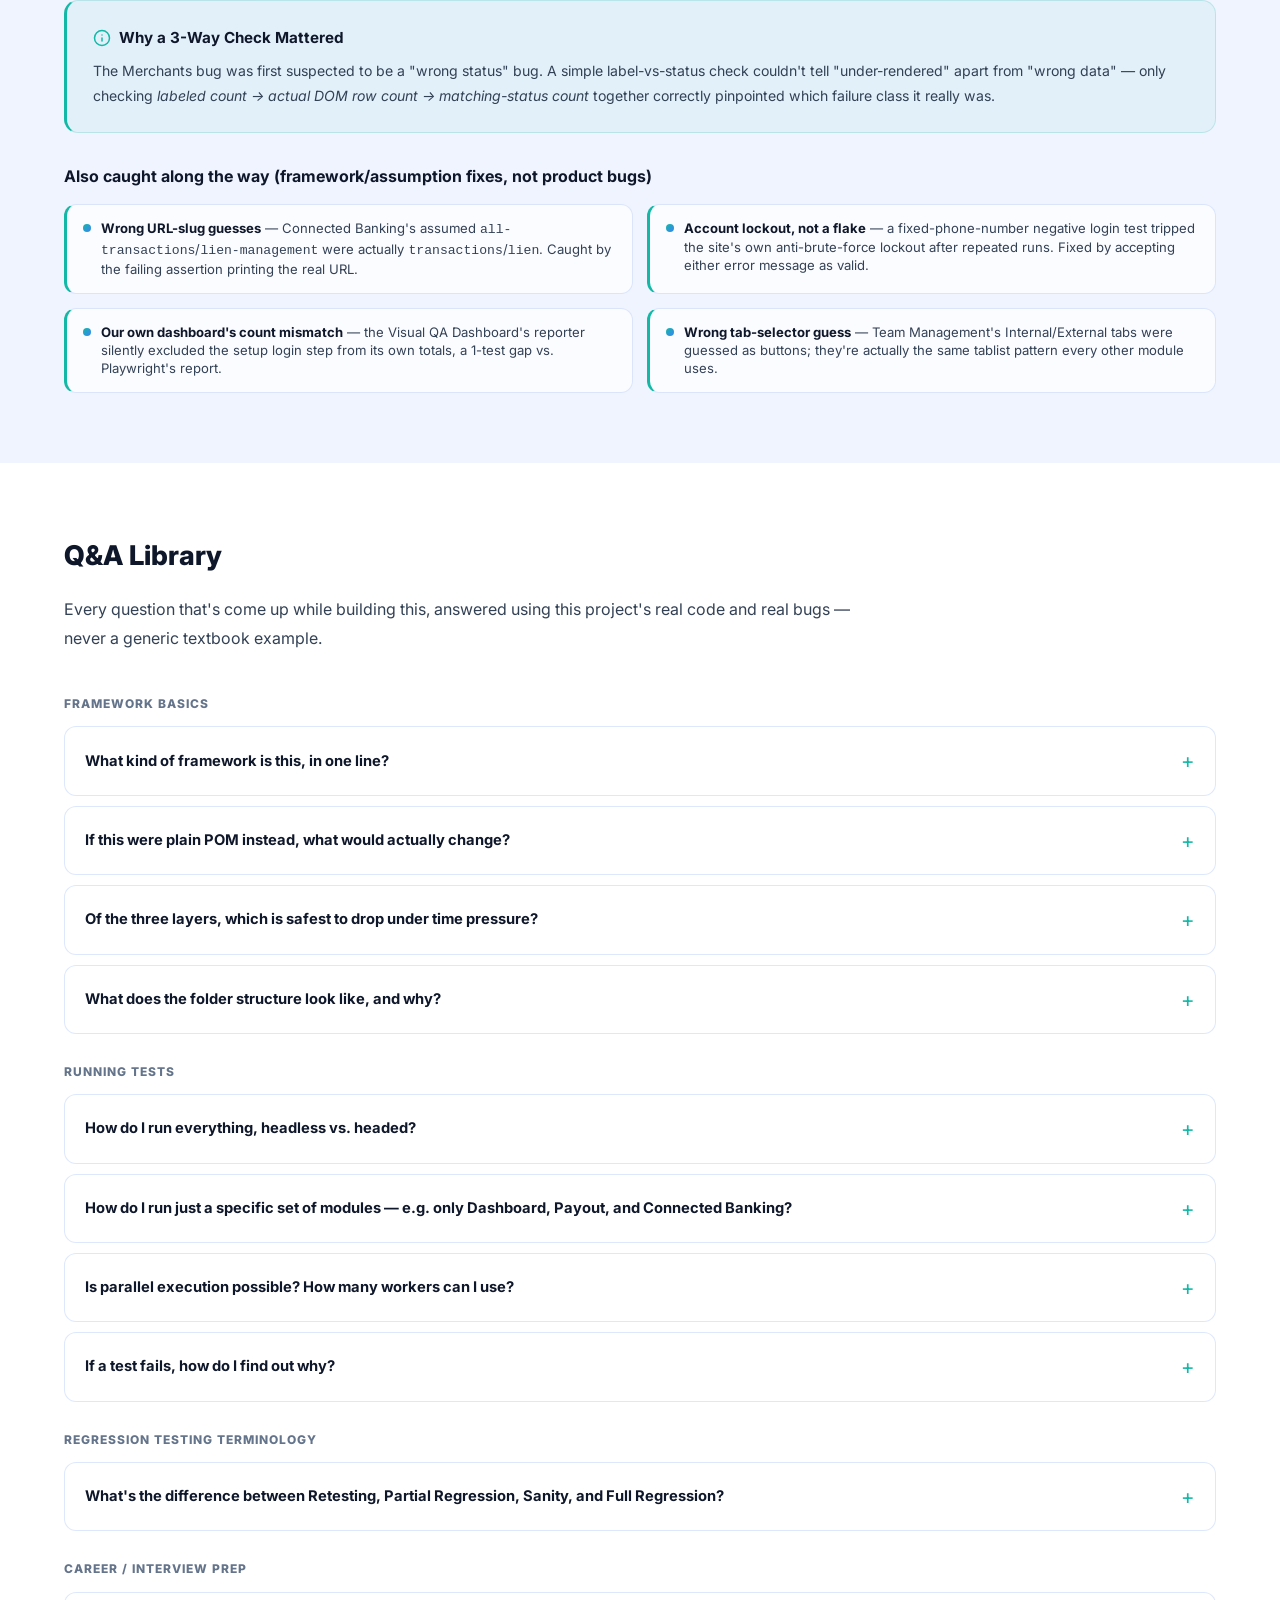
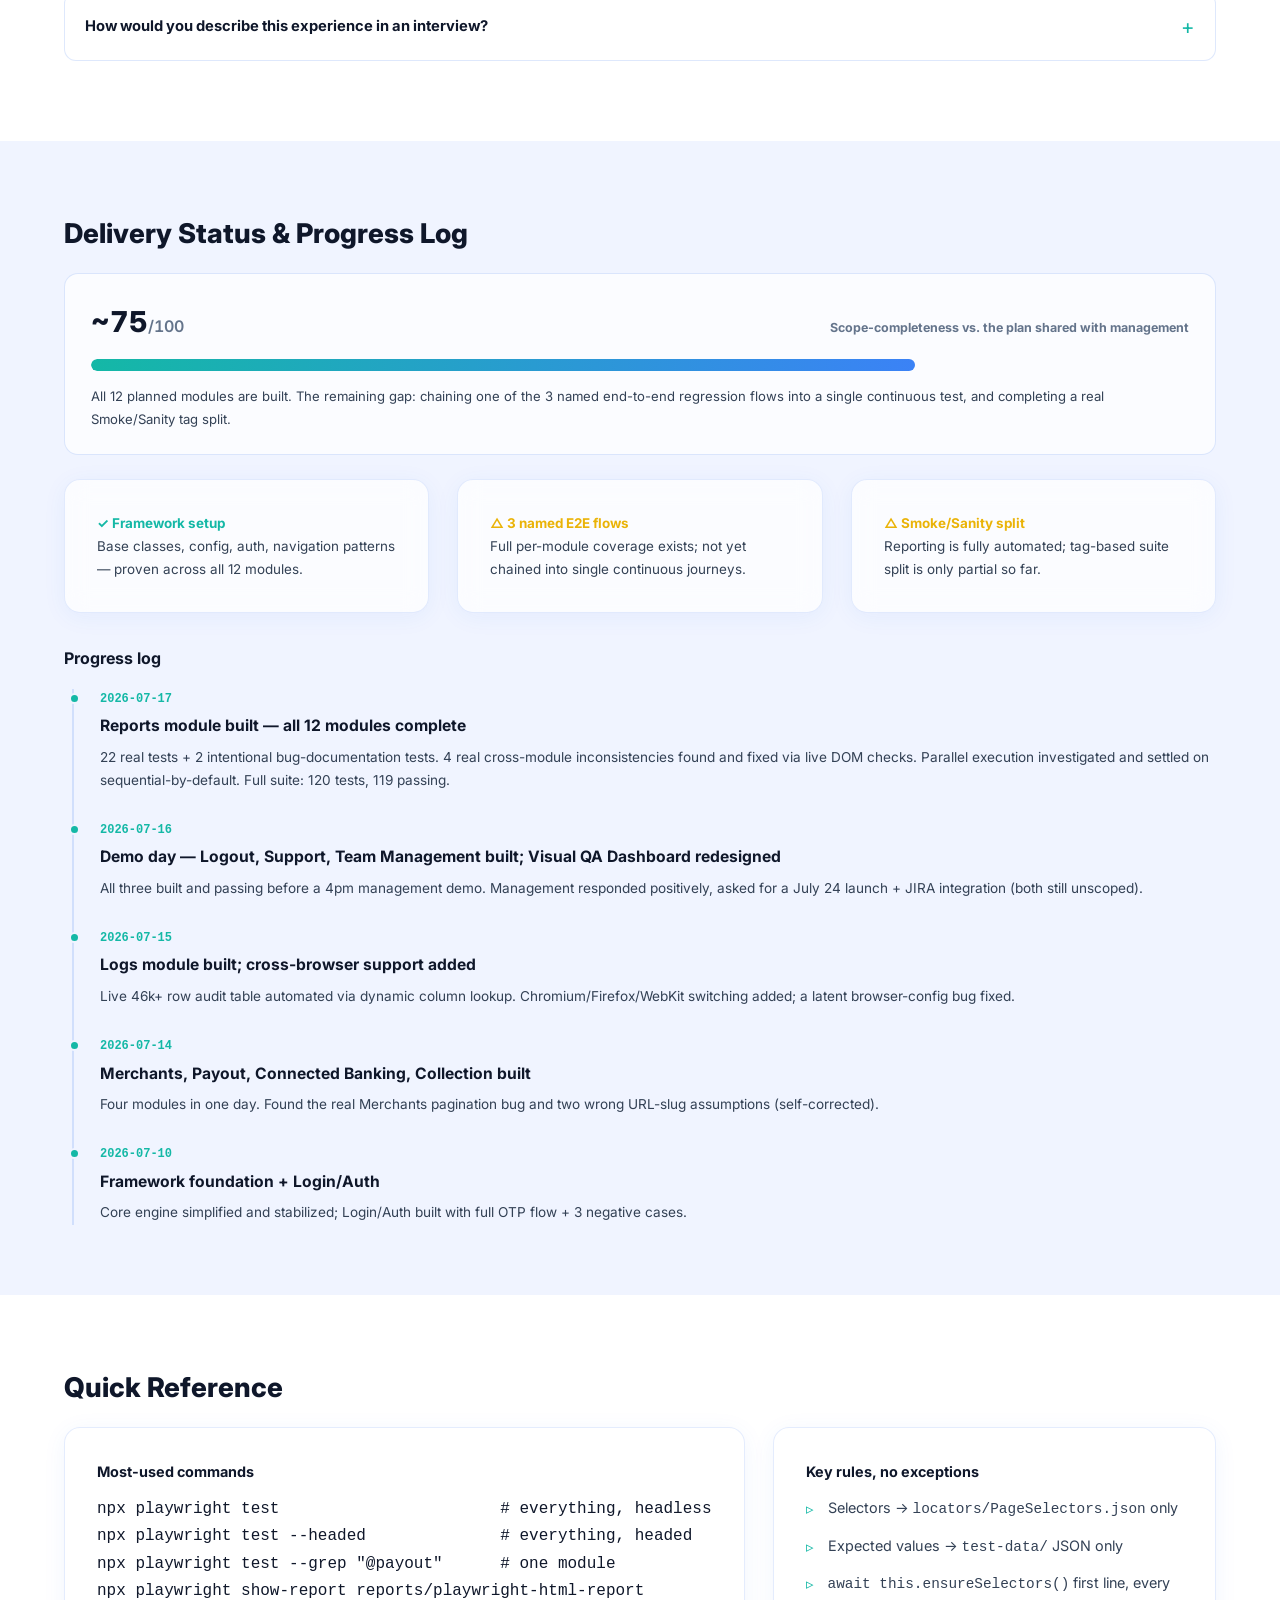
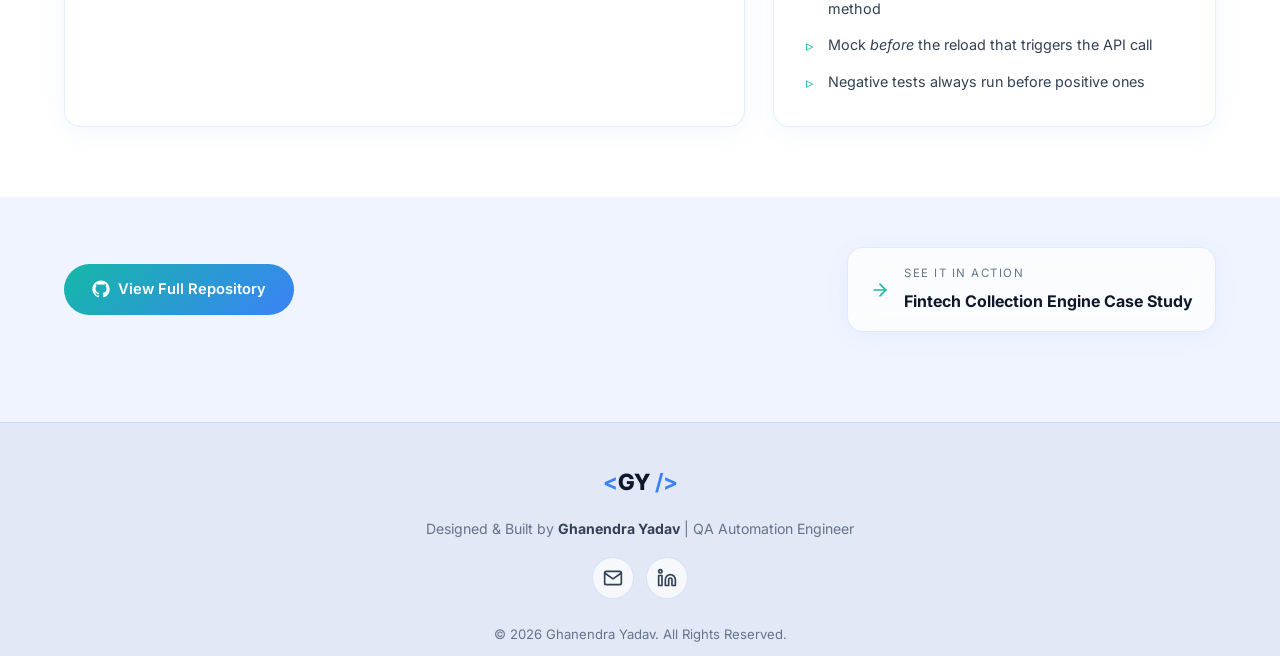
==== commit 426871b5: "Update URLs after repo rename: ghanendra-sdet.github.io -> ghanendra-portfolio Repo renamed away fro" ====
--- a/automation/index.html
+++ b/automation/index.html
@@ -4,17 +4,17 @@
   <meta charset="UTF-8">
   <meta name="viewport" content="width=device-width, initial-scale=1.0">
   <meta name="description" content="Paywize Automation Testing Framework — a Hybrid (Page Object Model + Data-Driven + API Mocking) Playwright test automation framework covering 12 admin modules, 120 test cases, and 2 real product bugs found.">
-  <link rel="canonical" href="https://ghanendra-sdet.github.io/automation/">
+  <link rel="canonical" href="https://ghanendra-sdet.github.io/ghanendra-portfolio/automation/">
   <meta property="og:type" content="website">
   <meta property="og:site_name" content="Ghanendra Yadav — QA Automation Engineer">
   <meta property="og:title" content="Automation Framework | Ghanendra Yadav — QA Automation Engineer">
   <meta property="og:description" content="Paywize Automation Testing Framework — a Hybrid (Page Object Model + Data-Driven + API Mocking) Playwright test automation framework covering 12 admin modules, 120 test cases, and 2 real product bugs found.">
-  <meta property="og:url" content="https://ghanendra-sdet.github.io/automation/">
-  <meta property="og:image" content="https://ghanendra-sdet.github.io/assets/profile.jpg">
+  <meta property="og:url" content="https://ghanendra-sdet.github.io/ghanendra-portfolio/automation/">
+  <meta property="og:image" content="https://ghanendra-sdet.github.io/ghanendra-portfolio/assets/profile.jpg">
   <meta name="twitter:card" content="summary_large_image">
   <meta name="twitter:title" content="Automation Framework | Ghanendra Yadav — QA Automation Engineer">
   <meta name="twitter:description" content="Paywize Automation Testing Framework — a Hybrid (Page Object Model + Data-Driven + API Mocking) Playwright test automation framework covering 12 admin modules, 120 test cases, and 2 real product bugs found.">
-  <meta name="twitter:image" content="https://ghanendra-sdet.github.io/assets/profile.jpg">
+  <meta name="twitter:image" content="https://ghanendra-sdet.github.io/ghanendra-portfolio/assets/profile.jpg">
   <meta name="keywords" content="QA Engineer, Test Automation, Playwright, Hybrid Framework, Page Object Model, Data-Driven Testing, API Mocking, Portfolio">
   <meta name="author" content="Ghanendra Yadav">
   <title>Automation Framework | Ghanendra Yadav — QA Automation Engineer</title>
